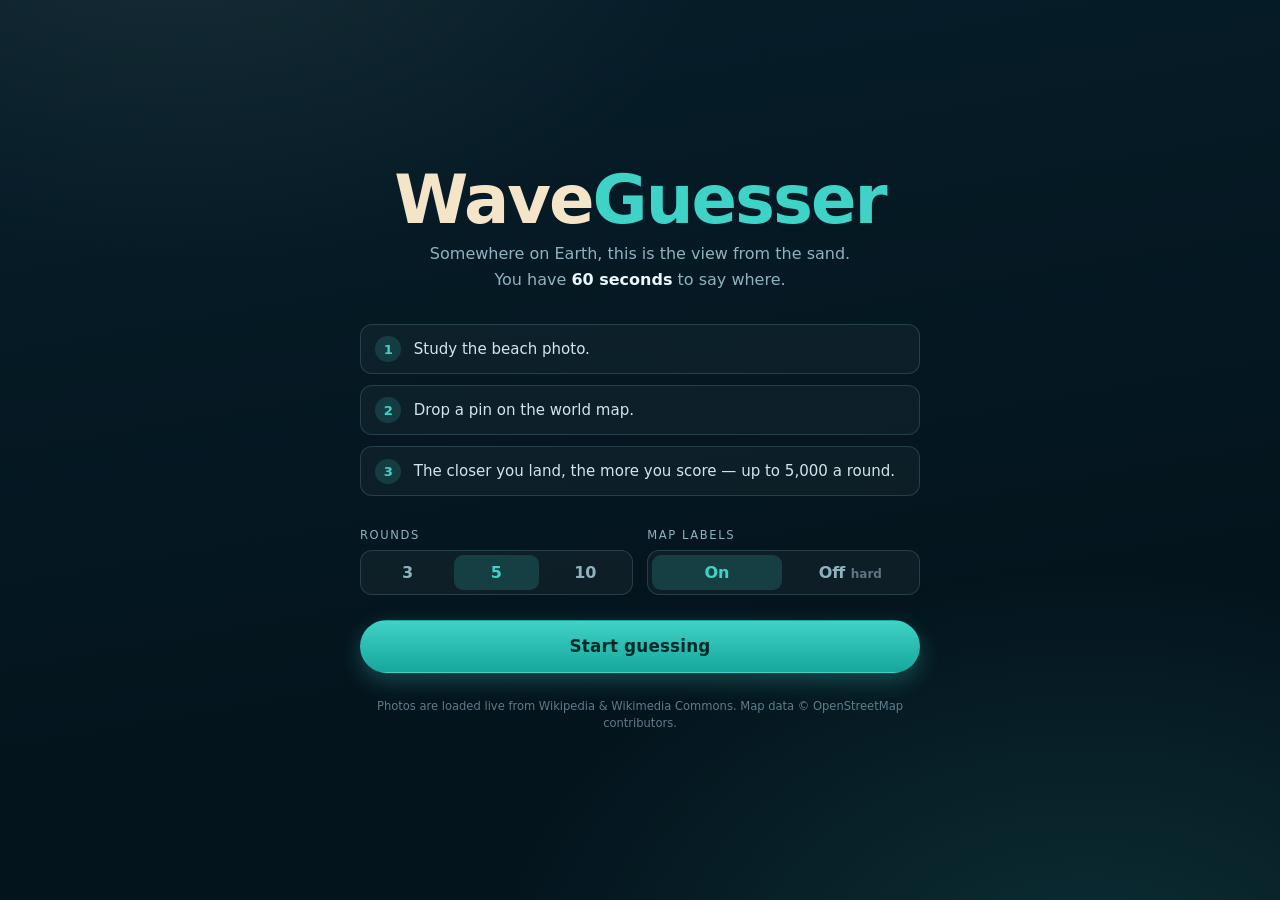
==== wave-guesser.html @ 6d9c6bc3 "Add a single-file build you can download and open tools/build-single-file.py inlines every styleshee" ====
<!--
  Wave Guesser - single-file build. Generated by tools/build-single-file.py;
  edit the sources in assets/ and rebuild rather than editing this file.
  Open it in any browser. An internet connection is needed for the beach
  photos (Wikimedia) and the map tiles (OpenStreetMap via CARTO).
-->
<!doctype html>
<html lang="en">
<head>
<meta charset="utf-8">
<meta name="viewport" content="width=device-width, initial-scale=1, viewport-fit=cover">
<title>Wave Guesser — guess the beach</title>
<meta name="description" content="A geo-guessing game for beaches. You get a photo of a beach somewhere in the world and 60 seconds to drop a pin on the map.">
<meta name="theme-color" content="#04141d">
<link rel="icon" href="data:image/svg+xml,<svg xmlns='http://www.w3.org/2000/svg' viewBox='0 0 100 100'><text y='.9em' font-size='90'>🏖️</text></svg>">
<style>
/* required styles */

.leaflet-pane,
.leaflet-tile,
.leaflet-marker-icon,
.leaflet-marker-shadow,
.leaflet-tile-container,
.leaflet-pane > svg,
.leaflet-pane > canvas,
.leaflet-zoom-box,
.leaflet-image-layer,
.leaflet-layer {
	position: absolute;
	left: 0;
	top: 0;
	}
.leaflet-container {
	overflow: hidden;
	}
.leaflet-tile,
.leaflet-marker-icon,
.leaflet-marker-shadow {
	-webkit-user-select: none;
	   -moz-user-select: none;
	        user-select: none;
	  -webkit-user-drag: none;
	}
/* Prevents IE11 from highlighting tiles in blue */
.leaflet-tile::selection {
	background: transparent;
}
/* Safari renders non-retina tile on retina better with this, but Chrome is worse */
.leaflet-safari .leaflet-tile {
	image-rendering: -webkit-optimize-contrast;
	}
/* hack that prevents hw layers "stretching" when loading new tiles */
.leaflet-safari .leaflet-tile-container {
	width: 1600px;
	height: 1600px;
	-webkit-transform-origin: 0 0;
	}
.leaflet-marker-icon,
.leaflet-marker-shadow {
	display: block;
	}
/* .leaflet-container svg: reset svg max-width decleration shipped in Joomla! (joomla.org) 3.x */
/* .leaflet-container img: map is broken in FF if you have max-width: 100% on tiles */
.leaflet-container .leaflet-overlay-pane svg {
	max-width: none !important;
	max-height: none !important;
	}
.leaflet-container .leaflet-marker-pane img,
.leaflet-container .leaflet-shadow-pane img,
.leaflet-container .leaflet-tile-pane img,
.leaflet-container img.leaflet-image-layer,
.leaflet-container .leaflet-tile {
	max-width: none !important;
	max-height: none !important;
	width: auto;
	padding: 0;
	}

.leaflet-container img.leaflet-tile {
	/* See: https://bugs.chromium.org/p/chromium/issues/detail?id=600120 */
	mix-blend-mode: plus-lighter;
}

.leaflet-container.leaflet-touch-zoom {
	-ms-touch-action: pan-x pan-y;
	touch-action: pan-x pan-y;
	}
.leaflet-container.leaflet-touch-drag {
	-ms-touch-action: pinch-zoom;
	/* Fallback for FF which doesn't support pinch-zoom */
	touch-action: none;
	touch-action: pinch-zoom;
}
.leaflet-container.leaflet-touch-drag.leaflet-touch-zoom {
	-ms-touch-action: none;
	touch-action: none;
}
.leaflet-container {
	-webkit-tap-highlight-color: transparent;
}
.leaflet-container a {
	-webkit-tap-highlight-color: rgba(51, 181, 229, 0.4);
}
.leaflet-tile {
	filter: inherit;
	visibility: hidden;
	}
.leaflet-tile-loaded {
	visibility: inherit;
	}
.leaflet-zoom-box {
	width: 0;
	height: 0;
	-moz-box-sizing: border-box;
	     box-sizing: border-box;
	z-index: 800;
	}
/* workaround for https://bugzilla.mozilla.org/show_bug.cgi?id=888319 */
.leaflet-overlay-pane svg {
	-moz-user-select: none;
	}

.leaflet-pane         { z-index: 400; }

.leaflet-tile-pane    { z-index: 200; }
.leaflet-overlay-pane { z-index: 400; }
.leaflet-shadow-pane  { z-index: 500; }
.leaflet-marker-pane  { z-index: 600; }
.leaflet-tooltip-pane   { z-index: 650; }
.leaflet-popup-pane   { z-index: 700; }

.leaflet-map-pane canvas { z-index: 100; }
.leaflet-map-pane svg    { z-index: 200; }

.leaflet-vml-shape {
	width: 1px;
	height: 1px;
	}
.lvml {
	behavior: url(#default#VML);
	display: inline-block;
	position: absolute;
	}


/* control positioning */

.leaflet-control {
	position: relative;
	z-index: 800;
	pointer-events: visiblePainted; /* IE 9-10 doesn't have auto */
	pointer-events: auto;
	}
.leaflet-top,
.leaflet-bottom {
	position: absolute;
	z-index: 1000;
	pointer-events: none;
	}
.leaflet-top {
	top: 0;
	}
.leaflet-right {
	right: 0;
	}
.leaflet-bottom {
	bottom: 0;
	}
.leaflet-left {
	left: 0;
	}
.leaflet-control {
	float: left;
	clear: both;
	}
.leaflet-right .leaflet-control {
	float: right;
	}
.leaflet-top .leaflet-control {
	margin-top: 10px;
	}
.leaflet-bottom .leaflet-control {
	margin-bottom: 10px;
	}
.leaflet-left .leaflet-control {
	margin-left: 10px;
	}
.leaflet-right .leaflet-control {
	margin-right: 10px;
	}


/* zoom and fade animations */

.leaflet-fade-anim .leaflet-popup {
	opacity: 0;
	-webkit-transition: opacity 0.2s linear;
	   -moz-transition: opacity 0.2s linear;
	        transition: opacity 0.2s linear;
	}
.leaflet-fade-anim .leaflet-map-pane .leaflet-popup {
	opacity: 1;
	}
.leaflet-zoom-animated {
	-webkit-transform-origin: 0 0;
	    -ms-transform-origin: 0 0;
	        transform-origin: 0 0;
	}
svg.leaflet-zoom-animated {
	will-change: transform;
}

.leaflet-zoom-anim .leaflet-zoom-animated {
	-webkit-transition: -webkit-transform 0.25s cubic-bezier(0,0,0.25,1);
	   -moz-transition:    -moz-transform 0.25s cubic-bezier(0,0,0.25,1);
	        transition:         transform 0.25s cubic-bezier(0,0,0.25,1);
	}
.leaflet-zoom-anim .leaflet-tile,
.leaflet-pan-anim .leaflet-tile {
	-webkit-transition: none;
	   -moz-transition: none;
	        transition: none;
	}

.leaflet-zoom-anim .leaflet-zoom-hide {
	visibility: hidden;
	}


/* cursors */

.leaflet-interactive {
	cursor: pointer;
	}
.leaflet-grab {
	cursor: -webkit-grab;
	cursor:    -moz-grab;
	cursor:         grab;
	}
.leaflet-crosshair,
.leaflet-crosshair .leaflet-interactive {
	cursor: crosshair;
	}
.leaflet-popup-pane,
.leaflet-control {
	cursor: auto;
	}
.leaflet-dragging .leaflet-grab,
.leaflet-dragging .leaflet-grab .leaflet-interactive,
.leaflet-dragging .leaflet-marker-draggable {
	cursor: move;
	cursor: -webkit-grabbing;
	cursor:    -moz-grabbing;
	cursor:         grabbing;
	}

/* marker & overlays interactivity */
.leaflet-marker-icon,
.leaflet-marker-shadow,
.leaflet-image-layer,
.leaflet-pane > svg path,
.leaflet-tile-container {
	pointer-events: none;
	}

.leaflet-marker-icon.leaflet-interactive,
.leaflet-image-layer.leaflet-interactive,
.leaflet-pane > svg path.leaflet-interactive,
svg.leaflet-image-layer.leaflet-interactive path {
	pointer-events: visiblePainted; /* IE 9-10 doesn't have auto */
	pointer-events: auto;
	}

/* visual tweaks */

.leaflet-container {
	background: #ddd;
	outline-offset: 1px;
	}
.leaflet-container a {
	color: #0078A8;
	}
.leaflet-zoom-box {
	border: 2px dotted #38f;
	background: rgba(255,255,255,0.5);
	}


/* general typography */
.leaflet-container {
	font-family: "Helvetica Neue", Arial, Helvetica, sans-serif;
	font-size: 12px;
	font-size: 0.75rem;
	line-height: 1.5;
	}


/* general toolbar styles */

.leaflet-bar {
	box-shadow: 0 1px 5px rgba(0,0,0,0.65);
	border-radius: 4px;
	}
.leaflet-bar a {
	background-color: #fff;
	border-bottom: 1px solid #ccc;
	width: 26px;
	height: 26px;
	line-height: 26px;
	display: block;
	text-align: center;
	text-decoration: none;
	color: black;
	}
.leaflet-bar a,
.leaflet-control-layers-toggle {
	background-position: 50% 50%;
	background-repeat: no-repeat;
	display: block;
	}
.leaflet-bar a:hover,
.leaflet-bar a:focus {
	background-color: #f4f4f4;
	}
.leaflet-bar a:first-child {
	border-top-left-radius: 4px;
	border-top-right-radius: 4px;
	}
.leaflet-bar a:last-child {
	border-bottom-left-radius: 4px;
	border-bottom-right-radius: 4px;
	border-bottom: none;
	}
.leaflet-bar a.leaflet-disabled {
	cursor: default;
	background-color: #f4f4f4;
	color: #bbb;
	}

.leaflet-touch .leaflet-bar a {
	width: 30px;
	height: 30px;
	line-height: 30px;
	}
.leaflet-touch .leaflet-bar a:first-child {
	border-top-left-radius: 2px;
	border-top-right-radius: 2px;
	}
.leaflet-touch .leaflet-bar a:last-child {
	border-bottom-left-radius: 2px;
	border-bottom-right-radius: 2px;
	}

/* zoom control */

.leaflet-control-zoom-in,
.leaflet-control-zoom-out {
	font: bold 18px 'Lucida Console', Monaco, monospace;
	text-indent: 1px;
	}

.leaflet-touch .leaflet-control-zoom-in, .leaflet-touch .leaflet-control-zoom-out  {
	font-size: 22px;
	}


/* layers control */

.leaflet-control-layers {
	box-shadow: 0 1px 5px rgba(0,0,0,0.4);
	background: #fff;
	border-radius: 5px;
	}
.leaflet-control-layers-toggle {
	background-image: url(images/layers.png);
	width: 36px;
	height: 36px;
	}
.leaflet-retina .leaflet-control-layers-toggle {
	background-image: url(images/layers-2x.png);
	background-size: 26px 26px;
	}
.leaflet-touch .leaflet-control-layers-toggle {
	width: 44px;
	height: 44px;
	}
.leaflet-control-layers .leaflet-control-layers-list,
.leaflet-control-layers-expanded .leaflet-control-layers-toggle {
	display: none;
	}
.leaflet-control-layers-expanded .leaflet-control-layers-list {
	display: block;
	position: relative;
	}
.leaflet-control-layers-expanded {
	padding: 6px 10px 6px 6px;
	color: #333;
	background: #fff;
	}
.leaflet-control-layers-scrollbar {
	overflow-y: scroll;
	overflow-x: hidden;
	padding-right: 5px;
	}
.leaflet-control-layers-selector {
	margin-top: 2px;
	position: relative;
	top: 1px;
	}
.leaflet-control-layers label {
	display: block;
	font-size: 13px;
	font-size: 1.08333em;
	}
.leaflet-control-layers-separator {
	height: 0;
	border-top: 1px solid #ddd;
	margin: 5px -10px 5px -6px;
	}

/* Default icon URLs */
.leaflet-default-icon-path { /* used only in path-guessing heuristic, see L.Icon.Default */
	background-image: url(images/marker-icon.png);
	}


/* attribution and scale controls */

.leaflet-container .leaflet-control-attribution {
	background: #fff;
	background: rgba(255, 255, 255, 0.8);
	margin: 0;
	}
.leaflet-control-attribution,
.leaflet-control-scale-line {
	padding: 0 5px;
	color: #333;
	line-height: 1.4;
	}
.leaflet-control-attribution a {
	text-decoration: none;
	}
.leaflet-control-attribution a:hover,
.leaflet-control-attribution a:focus {
	text-decoration: underline;
	}
.leaflet-attribution-flag {
	display: inline !important;
	vertical-align: baseline !important;
	width: 1em;
	height: 0.6669em;
	}
.leaflet-left .leaflet-control-scale {
	margin-left: 5px;
	}
.leaflet-bottom .leaflet-control-scale {
	margin-bottom: 5px;
	}
.leaflet-control-scale-line {
	border: 2px solid #777;
	border-top: none;
	line-height: 1.1;
	padding: 2px 5px 1px;
	white-space: nowrap;
	-moz-box-sizing: border-box;
	     box-sizing: border-box;
	background: rgba(255, 255, 255, 0.8);
	text-shadow: 1px 1px #fff;
	}
.leaflet-control-scale-line:not(:first-child) {
	border-top: 2px solid #777;
	border-bottom: none;
	margin-top: -2px;
	}
.leaflet-control-scale-line:not(:first-child):not(:last-child) {
	border-bottom: 2px solid #777;
	}

.leaflet-touch .leaflet-control-attribution,
.leaflet-touch .leaflet-control-layers,
.leaflet-touch .leaflet-bar {
	box-shadow: none;
	}
.leaflet-touch .leaflet-control-layers,
.leaflet-touch .leaflet-bar {
	border: 2px solid rgba(0,0,0,0.2);
	background-clip: padding-box;
	}


/* popup */

.leaflet-popup {
	position: absolute;
	text-align: center;
	margin-bottom: 20px;
	}
.leaflet-popup-content-wrapper {
	padding: 1px;
	text-align: left;
	border-radius: 12px;
	}
.leaflet-popup-content {
	margin: 13px 24px 13px 20px;
	line-height: 1.3;
	font-size: 13px;
	font-size: 1.08333em;
	min-height: 1px;
	}
.leaflet-popup-content p {
	margin: 17px 0;
	margin: 1.3em 0;
	}
.leaflet-popup-tip-container {
	width: 40px;
	height: 20px;
	position: absolute;
	left: 50%;
	margin-top: -1px;
	margin-left: -20px;
	overflow: hidden;
	pointer-events: none;
	}
.leaflet-popup-tip {
	width: 17px;
	height: 17px;
	padding: 1px;

	margin: -10px auto 0;
	pointer-events: auto;

	-webkit-transform: rotate(45deg);
	   -moz-transform: rotate(45deg);
	    -ms-transform: rotate(45deg);
	        transform: rotate(45deg);
	}
.leaflet-popup-content-wrapper,
.leaflet-popup-tip {
	background: white;
	color: #333;
	box-shadow: 0 3px 14px rgba(0,0,0,0.4);
	}
.leaflet-container a.leaflet-popup-close-button {
	position: absolute;
	top: 0;
	right: 0;
	border: none;
	text-align: center;
	width: 24px;
	height: 24px;
	font: 16px/24px Tahoma, Verdana, sans-serif;
	color: #757575;
	text-decoration: none;
	background: transparent;
	}
.leaflet-container a.leaflet-popup-close-button:hover,
.leaflet-container a.leaflet-popup-close-button:focus {
	color: #585858;
	}
.leaflet-popup-scrolled {
	overflow: auto;
	}

.leaflet-oldie .leaflet-popup-content-wrapper {
	-ms-zoom: 1;
	}
.leaflet-oldie .leaflet-popup-tip {
	width: 24px;
	margin: 0 auto;

	-ms-filter: "progid:DXImageTransform.Microsoft.Matrix(M11=0.70710678, M12=0.70710678, M21=-0.70710678, M22=0.70710678)";
	filter: progid:DXImageTransform.Microsoft.Matrix(M11=0.70710678, M12=0.70710678, M21=-0.70710678, M22=0.70710678);
	}

.leaflet-oldie .leaflet-control-zoom,
.leaflet-oldie .leaflet-control-layers,
.leaflet-oldie .leaflet-popup-content-wrapper,
.leaflet-oldie .leaflet-popup-tip {
	border: 1px solid #999;
	}


/* div icon */

.leaflet-div-icon {
	background: #fff;
	border: 1px solid #666;
	}


/* Tooltip */
/* Base styles for the element that has a tooltip */
.leaflet-tooltip {
	position: absolute;
	padding: 6px;
	background-color: #fff;
	border: 1px solid #fff;
	border-radius: 3px;
	color: #222;
	white-space: nowrap;
	-webkit-user-select: none;
	-moz-user-select: none;
	-ms-user-select: none;
	user-select: none;
	pointer-events: none;
	box-shadow: 0 1px 3px rgba(0,0,0,0.4);
	}
.leaflet-tooltip.leaflet-interactive {
	cursor: pointer;
	pointer-events: auto;
	}
.leaflet-tooltip-top:before,
.leaflet-tooltip-bottom:before,
.leaflet-tooltip-left:before,
.leaflet-tooltip-right:before {
	position: absolute;
	pointer-events: none;
	border: 6px solid transparent;
	background: transparent;
	content: "";
	}

/* Directions */

.leaflet-tooltip-bottom {
	margin-top: 6px;
}
.leaflet-tooltip-top {
	margin-top: -6px;
}
.leaflet-tooltip-bottom:before,
.leaflet-tooltip-top:before {
	left: 50%;
	margin-left: -6px;
	}
.leaflet-tooltip-top:before {
	bottom: 0;
	margin-bottom: -12px;
	border-top-color: #fff;
	}
.leaflet-tooltip-bottom:before {
	top: 0;
	margin-top: -12px;
	margin-left: -6px;
	border-bottom-color: #fff;
	}
.leaflet-tooltip-left {
	margin-left: -6px;
}
.leaflet-tooltip-right {
	margin-left: 6px;
}
.leaflet-tooltip-left:before,
.leaflet-tooltip-right:before {
	top: 50%;
	margin-top: -6px;
	}
.leaflet-tooltip-left:before {
	right: 0;
	margin-right: -12px;
	border-left-color: #fff;
	}
.leaflet-tooltip-right:before {
	left: 0;
	margin-left: -12px;
	border-right-color: #fff;
	}

/* Printing */

@media print {
	/* Prevent printers from removing background-images of controls. */
	.leaflet-control {
		-webkit-print-color-adjust: exact;
		print-color-adjust: exact;
		}
	}

</style>
<style>
/* ============================================================
   Wave Guesser
   ============================================================ */

:root {
  --deep:        #04141d;
  --deep-2:      #08212e;
  --panel:       rgba(6, 26, 36, 0.82);
  --panel-solid: #0a2634;
  --line:        rgba(148, 214, 226, 0.18);
  --sand:        #f4e4c8;
  --foam:        #eaf7fa;
  --surf:        #3fd2c7;
  --surf-deep:   #17a79c;
  --coral:       #ff7a59;
  --amber:       #ffc24b;
  --muted:       #8fb2bf;

  --radius:      16px;
  --shadow:      0 18px 48px rgba(0, 0, 0, 0.45);
  --font:        "Avenir Next", "Segoe UI", system-ui, -apple-system, sans-serif;
}

* { box-sizing: border-box; }

html, body {
  height: 100%;
  margin: 0;
  background: var(--deep);
  color: var(--foam);
  font-family: var(--font);
  -webkit-font-smoothing: antialiased;
  overscroll-behavior: none;
}

button { font: inherit; color: inherit; }

/* ---------- screens ---------- */

.screen {
  position: fixed;
  inset: 0;
  display: none;
  overflow: hidden;
}
.screen.is-active { display: block; }
.screen--start.is-active,
.screen--loading.is-active,
.screen--final.is-active { display: grid; place-items: center; overflow-y: auto; }

/* ---------- shared bits ---------- */

.btn {
  border: 1px solid transparent;
  border-radius: 999px;
  padding: 0.7rem 1.4rem;
  font-weight: 650;
  letter-spacing: 0.01em;
  cursor: pointer;
  transition: transform 0.12s ease, background 0.18s ease, opacity 0.18s ease;
}
.btn:active { transform: translateY(1px) scale(0.99); }
.btn--primary {
  background: linear-gradient(180deg, var(--surf), var(--surf-deep));
  color: #032a2a;
  box-shadow: 0 8px 22px rgba(63, 210, 199, 0.28);
}
.btn--primary:disabled {
  background: rgba(143, 178, 191, 0.18);
  color: var(--muted);
  box-shadow: none;
  cursor: not-allowed;
}
.btn--ghost {
  background: transparent;
  border-color: var(--line);
  color: var(--muted);
}
.btn--ghost:hover { color: var(--foam); border-color: var(--surf); }
.btn--big { padding: 0.95rem 2.2rem; font-size: 1.05rem; width: 100%; }

.muted { color: var(--muted); }

.reveal-eyebrow {
  margin: 0;
  text-transform: uppercase;
  letter-spacing: 0.16em;
  font-size: 0.7rem;
  color: var(--surf);
  font-weight: 700;
}

/* ============================================================
   START
   ============================================================ */

.screen--start {
  background:
    radial-gradient(900px 600px at 15% -10%, rgba(244, 228, 200, 0.07) 0%, transparent 60%),
    radial-gradient(1000px 700px at 85% 110%, rgba(63, 210, 199, 0.14) 0%, transparent 60%),
    linear-gradient(170deg, #061e2a, var(--deep) 70%);
  padding: 2rem 1.25rem;
}

.start-card {
  width: min(560px, 100%);
  text-align: center;
}

.logo {
  margin: 0 0 0.4rem;
  font-size: clamp(2.6rem, 9vw, 4.2rem);
  font-weight: 800;
  letter-spacing: -0.03em;
  line-height: 1;
  color: var(--sand);
}
.logo span { color: var(--surf); }

.tagline {
  margin: 0 0 2rem;
  color: var(--muted);
  line-height: 1.6;
}
.tagline strong { color: var(--foam); }

.how {
  list-style: none;
  margin: 0 0 2rem;
  padding: 0;
  text-align: left;
  display: grid;
  gap: 0.7rem;
}
.how li {
  display: flex;
  align-items: center;
  gap: 0.8rem;
  background: rgba(255, 255, 255, 0.035);
  border: 1px solid var(--line);
  border-radius: 12px;
  padding: 0.7rem 0.9rem;
  font-size: 0.94rem;
  color: #cfe6ec;
}
.how span {
  flex: 0 0 1.6rem;
  height: 1.6rem;
  display: grid;
  place-items: center;
  border-radius: 50%;
  background: rgba(63, 210, 199, 0.16);
  color: var(--surf);
  font-weight: 700;
  font-size: 0.82rem;
}

.options {
  display: flex;
  gap: 0.9rem;
  margin-bottom: 1.6rem;
  flex-wrap: wrap;
}
.opt {
  flex: 1 1 180px;
  border: 0;
  padding: 0;
  margin: 0;
  text-align: left;
}
.opt legend {
  padding: 0 0 0.45rem;
  font-size: 0.72rem;
  text-transform: uppercase;
  letter-spacing: 0.14em;
  color: var(--muted);
}
.segmented {
  display: flex;
  background: rgba(255, 255, 255, 0.04);
  border: 1px solid var(--line);
  border-radius: 12px;
  padding: 4px;
  gap: 4px;
}
.seg {
  flex: 1;
  border: 0;
  background: transparent;
  color: var(--muted);
  border-radius: 9px;
  padding: 0.5rem 0.3rem;
  cursor: pointer;
  font-weight: 650;
  transition: background 0.15s, color 0.15s;
}
.seg em { font-style: normal; opacity: 0.6; font-size: 0.75em; }
.seg:hover { color: var(--foam); }
.seg.is-on {
  background: rgba(63, 210, 199, 0.18);
  color: var(--surf);
}

.best { margin: 1rem 0 0; color: var(--sand); font-size: 0.9rem; }
.credit-note {
  margin: 1.6rem 0 0;
  font-size: 0.72rem;
  color: rgba(143, 178, 191, 0.65);
  line-height: 1.5;
}

/* ============================================================
   LOADING
   ============================================================ */

.screen--loading { background: linear-gradient(170deg, #061e2a, var(--deep) 70%); }
.loading-card { width: min(420px, 88vw); text-align: center; }
.loading-card h2 { margin: 1.4rem 0 1.2rem; font-weight: 650; font-size: 1.3rem; }

.waves { display: flex; justify-content: center; gap: 8px; height: 34px; align-items: flex-end; }
.waves span {
  width: 8px;
  border-radius: 4px;
  background: var(--surf);
  animation: swell 1.1s ease-in-out infinite;
}
.waves span:nth-child(2) { animation-delay: 0.15s; background: var(--sand); }
.waves span:nth-child(3) { animation-delay: 0.3s; }
@keyframes swell { 0%, 100% { height: 10px; opacity: 0.5; } 50% { height: 32px; opacity: 1; } }

.bar {
  height: 6px;
  border-radius: 3px;
  background: rgba(255, 255, 255, 0.08);
  overflow: hidden;
}
.bar__fill {
  height: 100%;
  width: 0%;
  border-radius: 3px;
  background: linear-gradient(90deg, var(--surf), var(--sand));
  transition: width 0.35s ease;
}
#load-status { margin: 0.8rem 0 1.6rem; font-size: 0.85rem; min-height: 1.2em; }

/* ============================================================
   PLAY
   ============================================================ */

.stage { position: absolute; inset: 0; background: #000; }
.stage__img {
  width: 100%;
  height: 100%;
  object-fit: cover;
  display: block;
  animation: fade 0.5s ease;
}
@keyframes fade { from { opacity: 0; } to { opacity: 1; } }
.stage__scrim {
  position: absolute;
  inset: 0;
  pointer-events: none;
  background:
    linear-gradient(180deg, rgba(4, 20, 29, 0.75) 0%, transparent 22%),
    linear-gradient(0deg, rgba(4, 20, 29, 0.7) 0%, transparent 26%);
}

.photo-credit {
  position: absolute;
  left: 1rem;
  bottom: 0.85rem;
  margin: 0;
  max-width: min(46ch, 34vw);
  font-size: 0.68rem;
  line-height: 1.45;
  color: rgba(234, 247, 250, 0.62);
  text-shadow: 0 1px 3px rgba(0, 0, 0, 0.8);
}
.photo-credit a { color: inherit; }

.photo-nav {
  position: absolute;
  left: 50%;
  bottom: 1.1rem;
  transform: translateX(-50%);
  display: flex;
  align-items: center;
  gap: 0.4rem;
  background: var(--panel);
  backdrop-filter: blur(10px);
  border: 1px solid var(--line);
  border-radius: 999px;
  padding: 0.25rem 0.5rem;
  font-size: 0.78rem;
  color: var(--muted);
}
.iconbtn {
  border: 0;
  background: transparent;
  color: var(--foam);
  cursor: pointer;
  font-size: 1.2rem;
  line-height: 1;
  padding: 0.2rem 0.55rem;
  border-radius: 999px;
}
.iconbtn:hover { background: rgba(255, 255, 255, 0.1); }

/* ---------- HUD ---------- */

.hud {
  position: absolute;
  top: 0;
  left: 0;
  right: 0;
  padding: max(0.9rem, env(safe-area-inset-top)) 1rem 0;
  display: flex;
  align-items: flex-start;
  justify-content: space-between;
  gap: 0.6rem;
  pointer-events: none;
}
.hud__pill {
  background: var(--panel);
  backdrop-filter: blur(10px);
  border: 1px solid var(--line);
  border-radius: 999px;
  padding: 0.5rem 0.95rem;
  font-size: 0.82rem;
  font-weight: 600;
  letter-spacing: 0.02em;
  white-space: nowrap;
}
.hud__pill--score b { color: var(--sand); margin-left: 0.25rem; }

.timer {
  position: relative;
  width: 62px;
  height: 62px;
  display: grid;
  place-items: center;
  flex: 0 0 auto;
}
.timer svg { position: absolute; inset: 0; width: 100%; height: 100%; transform: rotate(-90deg); }
.timer circle { fill: rgba(6, 26, 36, 0.78); stroke-width: 3.5; }
.timer__track { stroke: rgba(148, 214, 226, 0.18); }
.timer__ring {
  fill: none;
  stroke: var(--surf);
  stroke-linecap: round;
  stroke-dasharray: 119.38;
  stroke-dashoffset: 0;
  transition: stroke-dashoffset 0.22s linear, stroke 0.4s ease;
}
.timer span {
  position: relative;
  font-variant-numeric: tabular-nums;
  font-weight: 700;
  font-size: 1.15rem;
}
.timer.is-warn .timer__ring { stroke: var(--amber); }
.timer.is-warn span { color: var(--amber); }
.timer.is-urgent .timer__ring { stroke: var(--coral); }
.timer.is-urgent span { color: var(--coral); }
.timer.is-urgent { animation: pulse 1s ease-in-out infinite; }
@keyframes pulse { 50% { transform: scale(1.08); } }

/* ---------- map panel ---------- */

.mappanel {
  position: absolute;
  right: 1rem;
  bottom: 1rem;
  width: 380px;
  height: 300px;
  background: var(--panel-solid);
  border: 1px solid var(--line);
  border-radius: var(--radius);
  box-shadow: var(--shadow);
  overflow: hidden;
  display: flex;
  flex-direction: column;
  opacity: 0.9;
  transition: width 0.28s cubic-bezier(0.2, 0.8, 0.2, 1),
              height 0.28s cubic-bezier(0.2, 0.8, 0.2, 1),
              opacity 0.2s ease;
}
.mappanel:hover,
.mappanel:focus-within,
.mappanel.is-open { opacity: 1; }
.mappanel.is-open {
  width: min(62vw, 900px);
  height: min(74vh, 680px);
}

.mappanel__grip {
  position: absolute;
  top: 6px;
  right: 6px;
  z-index: 500;
  width: 30px;
  height: 30px;
  border-radius: 8px;
  border: 1px solid var(--line);
  background: rgba(6, 26, 36, 0.9);
  cursor: pointer;
  display: grid;
  place-items: center;
}
.mappanel__grip::before {
  content: "⤢";
  font-size: 0.95rem;
  color: var(--foam);
}
.mappanel.is-open .mappanel__grip::before { content: "⤡"; }

.mappanel__map { flex: 1; min-height: 0; }

.mappanel__foot {
  display: flex;
  align-items: center;
  gap: 0.6rem;
  padding: 0.6rem 0.7rem;
  border-top: 1px solid var(--line);
  background: rgba(4, 20, 29, 0.6);
}
.hint { flex: 1; margin: 0; font-size: 0.78rem; color: var(--muted); }
.mappanel__foot .btn { padding: 0.55rem 1.3rem; }

/* ============================================================
   REVEAL
   ============================================================ */

.screen--reveal.is-active { display: grid; grid-template-columns: 1fr min(400px, 34vw); }
.reveal-map { height: 100%; background: var(--deep-2); }
.reveal-card {
  background: var(--panel-solid);
  border-left: 1px solid var(--line);
  padding: clamp(1.4rem, 3vw, 2.2rem);
  display: flex;
  flex-direction: column;
  gap: 1.1rem;
  overflow-y: auto;
}
.reveal-head h2 { margin: 0.35rem 0 0.2rem; font-size: clamp(1.5rem, 2.6vw, 2rem); line-height: 1.15; }
.reveal-country { margin: 0; color: var(--muted); font-size: 0.95rem; }

.reveal-thumb {
  width: 100%;
  aspect-ratio: 16 / 10;
  object-fit: cover;
  border-radius: 12px;
  border: 1px solid var(--line);
  display: block;
}

.reveal-stats {
  display: grid;
  grid-template-columns: 1fr 1fr;
  gap: 0.7rem;
}
.reveal-stats div {
  background: rgba(255, 255, 255, 0.04);
  border: 1px solid var(--line);
  border-radius: 12px;
  padding: 0.85rem 0.9rem;
}
.reveal-stats b {
  display: block;
  font-size: clamp(1.15rem, 2.2vw, 1.5rem);
  white-space: nowrap;
  color: var(--sand);
  font-variant-numeric: tabular-nums;
  line-height: 1.1;
}
.reveal-stats span {
  font-size: 0.7rem;
  text-transform: uppercase;
  letter-spacing: 0.12em;
  color: var(--muted);
}
.reveal-fact {
  margin: 0;
  font-size: 0.92rem;
  line-height: 1.65;
  color: #cfe6ec;
  border-left: 2px solid var(--surf);
  padding-left: 0.85rem;
}
.reveal-credit {
  margin: 0;
  font-size: 0.68rem;
  line-height: 1.5;
  color: rgba(143, 178, 191, 0.7);
}
.reveal-credit a { color: var(--muted); }
.reveal-card .btn--big { margin-top: auto; }

/* ============================================================
   FINAL
   ============================================================ */

.screen--final { background: linear-gradient(170deg, #061e2a, var(--deep) 70%); padding: 2rem 1.25rem; }
.final-card { width: min(520px, 100%); text-align: center; }
.final-score { margin: 0.5rem 0 0.3rem; font-size: clamp(2.4rem, 8vw, 3.6rem); font-weight: 800; letter-spacing: -0.02em; }
.final-score b { color: var(--sand); }
.final-score span { color: var(--muted); font-size: 0.4em; font-weight: 600; margin-left: 0.35rem; }
.final-rank { margin: 0 0 1.6rem; color: var(--surf); font-weight: 650; }

.breakdown { list-style: none; margin: 0 0 1.8rem; padding: 0; display: grid; gap: 0.45rem; text-align: left; }
.breakdown li {
  display: grid;
  grid-template-columns: 1.6rem 1fr auto auto;
  align-items: center;
  gap: 0.7rem;
  background: rgba(255, 255, 255, 0.035);
  border: 1px solid var(--line);
  border-radius: 10px;
  padding: 0.6rem 0.8rem;
  font-size: 0.88rem;
}
.breakdown .n { color: var(--muted); font-variant-numeric: tabular-nums; }
.breakdown .d { color: var(--muted); font-size: 0.8rem; font-variant-numeric: tabular-nums; }
.breakdown .p { color: var(--sand); font-weight: 700; font-variant-numeric: tabular-nums; min-width: 4.2ch; text-align: right; }
.final-actions { display: grid; gap: 0.6rem; }

/* ============================================================
   MAP MARKERS + TOAST
   ============================================================ */

.leaflet-container { background: #0b2b3a; font-family: var(--font); }
.leaflet-control-attribution {
  background: rgba(4, 20, 29, 0.78) !important;
  color: var(--muted) !important;
  font-size: 10px !important;
}
.leaflet-control-attribution a { color: #9fd6e2 !important; }
.leaflet-bar a {
  background: var(--panel-solid) !important;
  color: var(--foam) !important;
  border-color: var(--line) !important;
}
.leaflet-bar a:hover { background: #10394c !important; }

.pin {
  width: 26px;
  height: 26px;
  border-radius: 50% 50% 50% 4px;
  transform: rotate(-45deg);
  border: 2.5px solid #fff;
  box-shadow: 0 4px 10px rgba(0, 0, 0, 0.5);
}
.pin--guess { background: var(--coral); }
.pin--truth { background: var(--surf); }

.toast {
  position: fixed;
  left: 50%;
  bottom: 2rem;
  transform: translateX(-50%);
  z-index: 9999;
  background: var(--panel-solid);
  border: 1px solid var(--coral);
  color: var(--foam);
  padding: 0.75rem 1.1rem;
  border-radius: 12px;
  box-shadow: var(--shadow);
  font-size: 0.88rem;
  max-width: min(90vw, 460px);
}

/* ============================================================
   SMALL SCREENS
   ============================================================ */

@media (max-width: 820px) {
  .stage { bottom: 46vh; }
  .stage__img { height: 100%; }

  .mappanel {
    right: 0;
    left: 0;
    bottom: 0;
    width: auto;
    height: 46vh;
    border-radius: var(--radius) var(--radius) 0 0;
    border-left: 0;
    border-right: 0;
    border-bottom: 0;
    opacity: 1;
    transition: height 0.28s cubic-bezier(0.2, 0.8, 0.2, 1);
  }
  .mappanel.is-open { width: auto; height: 82vh; }

  /* Stack the credit and the photo pager instead of letting them collide. */
  .photo-credit { left: 0.75rem; right: 0.75rem; bottom: 0.5rem; max-width: none; font-size: 0.62rem; }
  .photo-nav { bottom: 2.9rem; }

  .screen--reveal.is-active { grid-template-columns: 1fr; grid-template-rows: 38vh 1fr; }
  .reveal-card { border-left: 0; border-top: 1px solid var(--line); }
  .reveal-card .btn--big { margin-top: 0.6rem; }
  .reveal-thumb { aspect-ratio: 16 / 7; }

  .options { flex-direction: column; }
}

@media (prefers-reduced-motion: reduce) {
  *, *::before, *::after {
    animation-duration: 0.01ms !important;
    animation-iteration-count: 1 !important;
    transition-duration: 0.01ms !important;
  }
}

</style>
</head>
<body>

<!-- ─────────────────────────  START  ───────────────────────── -->
<section class="screen screen--start is-active" id="screen-start">
  <div class="start-card">
    <h1 class="logo">Wave<span>Guesser</span></h1>
    <p class="tagline">Somewhere on Earth, this is the view from the sand.<br>You have <strong>60 seconds</strong> to say where.</p>

    <ol class="how">
      <li><span>1</span> Study the beach photo.</li>
      <li><span>2</span> Drop a pin on the world map.</li>
      <li><span>3</span> The closer you land, the more you score — up to 5,000 a round.</li>
    </ol>

    <div class="options">
      <fieldset class="opt">
        <legend>Rounds</legend>
        <div class="segmented" role="radiogroup" aria-label="Number of rounds">
          <button type="button" role="radio" class="seg" data-rounds="3">3</button>
          <button type="button" role="radio" class="seg is-on" data-rounds="5" aria-checked="true">5</button>
          <button type="button" role="radio" class="seg" data-rounds="10">10</button>
        </div>
      </fieldset>

      <fieldset class="opt">
        <legend>Map labels</legend>
        <div class="segmented" role="radiogroup" aria-label="Map difficulty">
          <button type="button" role="radio" class="seg is-on" data-labels="on" aria-checked="true">On</button>
          <button type="button" role="radio" class="seg" data-labels="off">Off <em>hard</em></button>
        </div>
      </fieldset>
    </div>

    <button class="btn btn--primary btn--big" id="btn-play">Start guessing</button>
    <p class="best" id="best-line" hidden></p>
    <p class="credit-note">Photos are loaded live from Wikipedia &amp; Wikimedia Commons. Map data © OpenStreetMap contributors.</p>
  </div>
</section>

<!-- ────────────────────────  LOADING  ──────────────────────── -->
<section class="screen screen--loading" id="screen-loading">
  <div class="loading-card">
    <div class="waves" aria-hidden="true"><span></span><span></span><span></span></div>
    <h2 id="loading-title">Scouting beaches…</h2>
    <div class="bar"><div class="bar__fill" id="load-bar"></div></div>
    <p class="muted" id="load-status">Contacting Wikimedia…</p>
    <button class="btn btn--ghost" id="btn-load-cancel">Cancel</button>
  </div>
</section>

<!-- ──────────────────────────  PLAY  ───────────────────────── -->
<section class="screen screen--play" id="screen-play">
  <div class="stage">
    <img class="stage__img" id="photo" alt="Photograph of a beach you have to identify">
    <div class="stage__scrim"></div>

    <div class="photo-nav" id="photo-nav" hidden>
      <button class="iconbtn" id="photo-prev" aria-label="Previous photo of this beach">‹</button>
      <span id="photo-count">1 / 1</span>
      <button class="iconbtn" id="photo-next" aria-label="Next photo of this beach">›</button>
    </div>

    <p class="photo-credit" id="photo-credit"></p>
  </div>

  <header class="hud">
    <div class="hud__pill" id="round-pill">Round 1 / 5</div>
    <div class="timer" id="timer" role="timer" aria-live="off">
      <svg viewBox="0 0 44 44" aria-hidden="true">
        <circle class="timer__track" cx="22" cy="22" r="19"></circle>
        <circle class="timer__ring" id="timer-ring" cx="22" cy="22" r="19"></circle>
      </svg>
      <span id="timer-num">60</span>
    </div>
    <div class="hud__pill hud__pill--score">Score <b id="score-total">0</b></div>
  </header>

  <div class="mappanel" id="mappanel">
    <button class="mappanel__grip" id="map-toggle" aria-label="Expand map" aria-expanded="false"></button>
    <div class="mappanel__map" id="guess-map"></div>
    <div class="mappanel__foot">
      <p class="hint" id="guess-hint">Click the map to place your pin</p>
      <button class="btn btn--primary" id="btn-guess" disabled>Guess</button>
    </div>
  </div>
</section>

<!-- ─────────────────────────  REVEAL  ──────────────────────── -->
<section class="screen screen--reveal" id="screen-reveal">
  <div class="reveal-map" id="result-map"></div>
  <div class="reveal-card">
    <div class="reveal-head">
      <p class="reveal-eyebrow" id="reveal-eyebrow">Round 1</p>
      <h2 id="reveal-name">Beach</h2>
      <p class="reveal-country" id="reveal-country"></p>
    </div>
    <img class="reveal-thumb" id="reveal-thumb" alt="" hidden>
    <div class="reveal-stats">
      <div><b id="reveal-points">0</b><span>points</span></div>
      <div><b id="reveal-distance">—</b><span>away</span></div>
    </div>
    <p class="reveal-fact" id="reveal-fact"></p>
    <p class="reveal-credit" id="reveal-credit"></p>
    <button class="btn btn--primary btn--big" id="btn-next">Next round</button>
  </div>
</section>

<!-- ─────────────────────────  FINAL  ───────────────────────── -->
<section class="screen screen--final" id="screen-final">
  <div class="final-card">
    <p class="reveal-eyebrow">Final score</p>
    <h2 class="final-score"><b id="final-points">0</b><span id="final-max">/ 25,000</span></h2>
    <p class="final-rank" id="final-rank"></p>
    <ul class="breakdown" id="breakdown"></ul>
    <div class="final-actions">
      <button class="btn btn--primary btn--big" id="btn-again">Play again</button>
      <button class="btn btn--ghost" id="btn-home">Change settings</button>
    </div>
  </div>
</section>

<!-- ─────────────────────────  ERROR  ───────────────────────── -->
<div class="toast" id="toast" hidden></div>

<script>
/* @preserve
 * Leaflet 1.9.4, a JS library for interactive maps. https://leafletjs.com
 * (c) 2010-2023 Vladimir Agafonkin, (c) 2010-2011 CloudMade
 */
!function(t,e){"object"==typeof exports&&"undefined"!=typeof module?e(exports):"function"==typeof define&&define.amd?define(["exports"],e):e((t="undefined"!=typeof globalThis?globalThis:t||self).leaflet={})}(this,function(t){"use strict";function l(t){for(var e,i,n=1,o=arguments.length;n<o;n++)for(e in i=arguments[n])t[e]=i[e];return t}var R=Object.create||function(t){return N.prototype=t,new N};function N(){}function a(t,e){var i,n=Array.prototype.slice;return t.bind?t.bind.apply(t,n.call(arguments,1)):(i=n.call(arguments,2),function(){return t.apply(e,i.length?i.concat(n.call(arguments)):arguments)})}var D=0;function h(t){return"_leaflet_id"in t||(t._leaflet_id=++D),t._leaflet_id}function j(t,e,i){var n,o,s=function(){n=!1,o&&(r.apply(i,o),o=!1)},r=function(){n?o=arguments:(t.apply(i,arguments),setTimeout(s,e),n=!0)};return r}function H(t,e,i){var n=e[1],e=e[0],o=n-e;return t===n&&i?t:((t-e)%o+o)%o+e}function u(){return!1}function i(t,e){return!1===e?t:(e=Math.pow(10,void 0===e?6:e),Math.round(t*e)/e)}function W(t){return t.trim?t.trim():t.replace(/^\s+|\s+$/g,"")}function F(t){return W(t).split(/\s+/)}function c(t,e){for(var i in Object.prototype.hasOwnProperty.call(t,"options")||(t.options=t.options?R(t.options):{}),e)t.options[i]=e[i];return t.options}function U(t,e,i){var n,o=[];for(n in t)o.push(encodeURIComponent(i?n.toUpperCase():n)+"="+encodeURIComponent(t[n]));return(e&&-1!==e.indexOf("?")?"&":"?")+o.join("&")}var V=/\{ *([\w_ -]+) *\}/g;function q(t,i){return t.replace(V,function(t,e){e=i[e];if(void 0===e)throw new Error("No value provided for variable "+t);return e="function"==typeof e?e(i):e})}var d=Array.isArray||function(t){return"[object Array]"===Object.prototype.toString.call(t)};function G(t,e){for(var i=0;i<t.length;i++)if(t[i]===e)return i;return-1}var K="[data-uri]";function Y(t){return window["webkit"+t]||window["moz"+t]||window["ms"+t]}var X=0;function J(t){var e=+new Date,i=Math.max(0,16-(e-X));return X=e+i,window.setTimeout(t,i)}var $=window.requestAnimationFrame||Y("RequestAnimationFrame")||J,Q=window.cancelAnimationFrame||Y("CancelAnimationFrame")||Y("CancelRequestAnimationFrame")||function(t){window.clearTimeout(t)};function x(t,e,i){if(!i||$!==J)return $.call(window,a(t,e));t.call(e)}function r(t){t&&Q.call(window,t)}var tt={__proto__:null,extend:l,create:R,bind:a,get lastId(){return D},stamp:h,throttle:j,wrapNum:H,falseFn:u,formatNum:i,trim:W,splitWords:F,setOptions:c,getParamString:U,template:q,isArray:d,indexOf:G,emptyImageUrl:K,requestFn:$,cancelFn:Q,requestAnimFrame:x,cancelAnimFrame:r};function et(){}et.extend=function(t){function e(){c(this),this.initialize&&this.initialize.apply(this,arguments),this.callInitHooks()}var i,n=e.__super__=this.prototype,o=R(n);for(i in(o.constructor=e).prototype=o,this)Object.prototype.hasOwnProperty.call(this,i)&&"prototype"!==i&&"__super__"!==i&&(e[i]=this[i]);if(t.statics&&l(e,t.statics),t.includes){var s=t.includes;if("undefined"!=typeof L&&L&&L.Mixin){s=d(s)?s:[s];for(var r=0;r<s.length;r++)s[r]===L.Mixin.Events&&console.warn("Deprecated include of L.Mixin.Events: this property will be removed in future releases, please inherit from L.Evented instead.",(new Error).stack)}l.apply(null,[o].concat(t.includes))}return l(o,t),delete o.statics,delete o.includes,o.options&&(o.options=n.options?R(n.options):{},l(o.options,t.options)),o._initHooks=[],o.callInitHooks=function(){if(!this._initHooksCalled){n.callInitHooks&&n.callInitHooks.call(this),this._initHooksCalled=!0;for(var t=0,e=o._initHooks.length;t<e;t++)o._initHooks[t].call(this)}},e},et.include=function(t){var e=this.prototype.options;return l(this.prototype,t),t.options&&(this.prototype.options=e,this.mergeOptions(t.options)),this},et.mergeOptions=function(t){return l(this.prototype.options,t),this},et.addInitHook=function(t){var e=Array.prototype.slice.call(arguments,1),i="function"==typeof t?t:function(){this[t].apply(this,e)};return this.prototype._initHooks=this.prototype._initHooks||[],this.prototype._initHooks.push(i),this};var e={on:function(t,e,i){if("object"==typeof t)for(var n in t)this._on(n,t[n],e);else for(var o=0,s=(t=F(t)).length;o<s;o++)this._on(t[o],e,i);return this},off:function(t,e,i){if(arguments.length)if("object"==typeof t)for(var n in t)this._off(n,t[n],e);else{t=F(t);for(var o=1===arguments.length,s=0,r=t.length;s<r;s++)o?this._off(t[s]):this._off(t[s],e,i)}else delete this._events;return this},_on:function(t,e,i,n){"function"!=typeof e?console.warn("wrong listener type: "+typeof e):!1===this._listens(t,e,i)&&(e={fn:e,ctx:i=i===this?void 0:i},n&&(e.once=!0),this._events=this._events||{},this._events[t]=this._events[t]||[],this._events[t].push(e))},_off:function(t,e,i){var n,o,s;if(this._events&&(n=this._events[t]))if(1===arguments.length){if(this._firingCount)for(o=0,s=n.length;o<s;o++)n[o].fn=u;delete this._events[t]}else"function"!=typeof e?console.warn("wrong listener type: "+typeof e):!1!==(e=this._listens(t,e,i))&&(i=n[e],this._firingCount&&(i.fn=u,this._events[t]=n=n.slice()),n.splice(e,1))},fire:function(t,e,i){if(this.listens(t,i)){var n=l({},e,{type:t,target:this,sourceTarget:e&&e.sourceTarget||this});if(this._events){var o=this._events[t];if(o){this._firingCount=this._firingCount+1||1;for(var s=0,r=o.length;s<r;s++){var a=o[s],h=a.fn;a.once&&this.off(t,h,a.ctx),h.call(a.ctx||this,n)}this._firingCount--}}i&&this._propagateEvent(n)}return this},listens:function(t,e,i,n){"string"!=typeof t&&console.warn('"string" type argument expected');var o=e,s=("function"!=typeof e&&(n=!!e,i=o=void 0),this._events&&this._events[t]);if(s&&s.length&&!1!==this._listens(t,o,i))return!0;if(n)for(var r in this._eventParents)if(this._eventParents[r].listens(t,e,i,n))return!0;return!1},_listens:function(t,e,i){if(this._events){var n=this._events[t]||[];if(!e)return!!n.length;i===this&&(i=void 0);for(var o=0,s=n.length;o<s;o++)if(n[o].fn===e&&n[o].ctx===i)return o}return!1},once:function(t,e,i){if("object"==typeof t)for(var n in t)this._on(n,t[n],e,!0);else for(var o=0,s=(t=F(t)).length;o<s;o++)this._on(t[o],e,i,!0);return this},addEventParent:function(t){return this._eventParents=this._eventParents||{},this._eventParents[h(t)]=t,this},removeEventParent:function(t){return this._eventParents&&delete this._eventParents[h(t)],this},_propagateEvent:function(t){for(var e in this._eventParents)this._eventParents[e].fire(t.type,l({layer:t.target,propagatedFrom:t.target},t),!0)}},it=(e.addEventListener=e.on,e.removeEventListener=e.clearAllEventListeners=e.off,e.addOneTimeEventListener=e.once,e.fireEvent=e.fire,e.hasEventListeners=e.listens,et.extend(e));function p(t,e,i){this.x=i?Math.round(t):t,this.y=i?Math.round(e):e}var nt=Math.trunc||function(t){return 0<t?Math.floor(t):Math.ceil(t)};function m(t,e,i){return t instanceof p?t:d(t)?new p(t[0],t[1]):null==t?t:"object"==typeof t&&"x"in t&&"y"in t?new p(t.x,t.y):new p(t,e,i)}function f(t,e){if(t)for(var i=e?[t,e]:t,n=0,o=i.length;n<o;n++)this.extend(i[n])}function _(t,e){return!t||t instanceof f?t:new f(t,e)}function s(t,e){if(t)for(var i=e?[t,e]:t,n=0,o=i.length;n<o;n++)this.extend(i[n])}function g(t,e){return t instanceof s?t:new s(t,e)}function v(t,e,i){if(isNaN(t)||isNaN(e))throw new Error("Invalid LatLng object: ("+t+", "+e+")");this.lat=+t,this.lng=+e,void 0!==i&&(this.alt=+i)}function w(t,e,i){return t instanceof v?t:d(t)&&"object"!=typeof t[0]?3===t.length?new v(t[0],t[1],t[2]):2===t.length?new v(t[0],t[1]):null:null==t?t:"object"==typeof t&&"lat"in t?new v(t.lat,"lng"in t?t.lng:t.lon,t.alt):void 0===e?null:new v(t,e,i)}p.prototype={clone:function(){return new p(this.x,this.y)},add:function(t){return this.clone()._add(m(t))},_add:function(t){return this.x+=t.x,this.y+=t.y,this},subtract:function(t){return this.clone()._subtract(m(t))},_subtract:function(t){return this.x-=t.x,this.y-=t.y,this},divideBy:function(t){return this.clone()._divideBy(t)},_divideBy:function(t){return this.x/=t,this.y/=t,this},multiplyBy:function(t){return this.clone()._multiplyBy(t)},_multiplyBy:function(t){return this.x*=t,this.y*=t,this},scaleBy:function(t){return new p(this.x*t.x,this.y*t.y)},unscaleBy:function(t){return new p(this.x/t.x,this.y/t.y)},round:function(){return this.clone()._round()},_round:function(){return this.x=Math.round(this.x),this.y=Math.round(this.y),this},floor:function(){return this.clone()._floor()},_floor:function(){return this.x=Math.floor(this.x),this.y=Math.floor(this.y),this},ceil:function(){return this.clone()._ceil()},_ceil:function(){return this.x=Math.ceil(this.x),this.y=Math.ceil(this.y),this},trunc:function(){return this.clone()._trunc()},_trunc:function(){return this.x=nt(this.x),this.y=nt(this.y),this},distanceTo:function(t){var e=(t=m(t)).x-this.x,t=t.y-this.y;return Math.sqrt(e*e+t*t)},equals:function(t){return(t=m(t)).x===this.x&&t.y===this.y},contains:function(t){return t=m(t),Math.abs(t.x)<=Math.abs(this.x)&&Math.abs(t.y)<=Math.abs(this.y)},toString:function(){return"Point("+i(this.x)+", "+i(this.y)+")"}},f.prototype={extend:function(t){var e,i;if(t){if(t instanceof p||"number"==typeof t[0]||"x"in t)e=i=m(t);else if(e=(t=_(t)).min,i=t.max,!e||!i)return this;this.min||this.max?(this.min.x=Math.min(e.x,this.min.x),this.max.x=Math.max(i.x,this.max.x),this.min.y=Math.min(e.y,this.min.y),this.max.y=Math.max(i.y,this.max.y)):(this.min=e.clone(),this.max=i.clone())}return this},getCenter:function(t){return m((this.min.x+this.max.x)/2,(this.min.y+this.max.y)/2,t)},getBottomLeft:function(){return m(this.min.x,this.max.y)},getTopRight:function(){return m(this.max.x,this.min.y)},getTopLeft:function(){return this.min},getBottomRight:function(){return this.max},getSize:function(){return this.max.subtract(this.min)},contains:function(t){var e,i;return(t=("number"==typeof t[0]||t instanceof p?m:_)(t))instanceof f?(e=t.min,i=t.max):e=i=t,e.x>=this.min.x&&i.x<=this.max.x&&e.y>=this.min.y&&i.y<=this.max.y},intersects:function(t){t=_(t);var e=this.min,i=this.max,n=t.min,t=t.max,o=t.x>=e.x&&n.x<=i.x,t=t.y>=e.y&&n.y<=i.y;return o&&t},overlaps:function(t){t=_(t);var e=this.min,i=this.max,n=t.min,t=t.max,o=t.x>e.x&&n.x<i.x,t=t.y>e.y&&n.y<i.y;return o&&t},isValid:function(){return!(!this.min||!this.max)},pad:function(t){var e=this.min,i=this.max,n=Math.abs(e.x-i.x)*t,t=Math.abs(e.y-i.y)*t;return _(m(e.x-n,e.y-t),m(i.x+n,i.y+t))},equals:function(t){return!!t&&(t=_(t),this.min.equals(t.getTopLeft())&&this.max.equals(t.getBottomRight()))}},s.prototype={extend:function(t){var e,i,n=this._southWest,o=this._northEast;if(t instanceof v)i=e=t;else{if(!(t instanceof s))return t?this.extend(w(t)||g(t)):this;if(e=t._southWest,i=t._northEast,!e||!i)return this}return n||o?(n.lat=Math.min(e.lat,n.lat),n.lng=Math.min(e.lng,n.lng),o.lat=Math.max(i.lat,o.lat),o.lng=Math.max(i.lng,o.lng)):(this._southWest=new v(e.lat,e.lng),this._northEast=new v(i.lat,i.lng)),this},pad:function(t){var e=this._southWest,i=this._northEast,n=Math.abs(e.lat-i.lat)*t,t=Math.abs(e.lng-i.lng)*t;return new s(new v(e.lat-n,e.lng-t),new v(i.lat+n,i.lng+t))},getCenter:function(){return new v((this._southWest.lat+this._northEast.lat)/2,(this._southWest.lng+this._northEast.lng)/2)},getSouthWest:function(){return this._southWest},getNorthEast:function(){return this._northEast},getNorthWest:function(){return new v(this.getNorth(),this.getWest())},getSouthEast:function(){return new v(this.getSouth(),this.getEast())},getWest:function(){return this._southWest.lng},getSouth:function(){return this._southWest.lat},getEast:function(){return this._northEast.lng},getNorth:function(){return this._northEast.lat},contains:function(t){t=("number"==typeof t[0]||t instanceof v||"lat"in t?w:g)(t);var e,i,n=this._southWest,o=this._northEast;return t instanceof s?(e=t.getSouthWest(),i=t.getNorthEast()):e=i=t,e.lat>=n.lat&&i.lat<=o.lat&&e.lng>=n.lng&&i.lng<=o.lng},intersects:function(t){t=g(t);var e=this._southWest,i=this._northEast,n=t.getSouthWest(),t=t.getNorthEast(),o=t.lat>=e.lat&&n.lat<=i.lat,t=t.lng>=e.lng&&n.lng<=i.lng;return o&&t},overlaps:function(t){t=g(t);var e=this._southWest,i=this._northEast,n=t.getSouthWest(),t=t.getNorthEast(),o=t.lat>e.lat&&n.lat<i.lat,t=t.lng>e.lng&&n.lng<i.lng;return o&&t},toBBoxString:function(){return[this.getWest(),this.getSouth(),this.getEast(),this.getNorth()].join(",")},equals:function(t,e){return!!t&&(t=g(t),this._southWest.equals(t.getSouthWest(),e)&&this._northEast.equals(t.getNorthEast(),e))},isValid:function(){return!(!this._southWest||!this._northEast)}};var ot={latLngToPoint:function(t,e){t=this.projection.project(t),e=this.scale(e);return this.transformation._transform(t,e)},pointToLatLng:function(t,e){e=this.scale(e),t=this.transformation.untransform(t,e);return this.projection.unproject(t)},project:function(t){return this.projection.project(t)},unproject:function(t){return this.projection.unproject(t)},scale:function(t){return 256*Math.pow(2,t)},zoom:function(t){return Math.log(t/256)/Math.LN2},getProjectedBounds:function(t){var e;return this.infinite?null:(e=this.projection.bounds,t=this.scale(t),new f(this.transformation.transform(e.min,t),this.transformation.transform(e.max,t)))},infinite:!(v.prototype={equals:function(t,e){return!!t&&(t=w(t),Math.max(Math.abs(this.lat-t.lat),Math.abs(this.lng-t.lng))<=(void 0===e?1e-9:e))},toString:function(t){return"LatLng("+i(this.lat,t)+", "+i(this.lng,t)+")"},distanceTo:function(t){return st.distance(this,w(t))},wrap:function(){return st.wrapLatLng(this)},toBounds:function(t){var t=180*t/40075017,e=t/Math.cos(Math.PI/180*this.lat);return g([this.lat-t,this.lng-e],[this.lat+t,this.lng+e])},clone:function(){return new v(this.lat,this.lng,this.alt)}}),wrapLatLng:function(t){var e=this.wrapLng?H(t.lng,this.wrapLng,!0):t.lng;return new v(this.wrapLat?H(t.lat,this.wrapLat,!0):t.lat,e,t.alt)},wrapLatLngBounds:function(t){var e=t.getCenter(),i=this.wrapLatLng(e),n=e.lat-i.lat,e=e.lng-i.lng;return 0==n&&0==e?t:(i=t.getSouthWest(),t=t.getNorthEast(),new s(new v(i.lat-n,i.lng-e),new v(t.lat-n,t.lng-e)))}},st=l({},ot,{wrapLng:[-180,180],R:6371e3,distance:function(t,e){var i=Math.PI/180,n=t.lat*i,o=e.lat*i,s=Math.sin((e.lat-t.lat)*i/2),e=Math.sin((e.lng-t.lng)*i/2),t=s*s+Math.cos(n)*Math.cos(o)*e*e,i=2*Math.atan2(Math.sqrt(t),Math.sqrt(1-t));return this.R*i}}),rt=6378137,rt={R:rt,MAX_LATITUDE:85.0511287798,project:function(t){var e=Math.PI/180,i=this.MAX_LATITUDE,i=Math.max(Math.min(i,t.lat),-i),i=Math.sin(i*e);return new p(this.R*t.lng*e,this.R*Math.log((1+i)/(1-i))/2)},unproject:function(t){var e=180/Math.PI;return new v((2*Math.atan(Math.exp(t.y/this.R))-Math.PI/2)*e,t.x*e/this.R)},bounds:new f([-(rt=rt*Math.PI),-rt],[rt,rt])};function at(t,e,i,n){d(t)?(this._a=t[0],this._b=t[1],this._c=t[2],this._d=t[3]):(this._a=t,this._b=e,this._c=i,this._d=n)}function ht(t,e,i,n){return new at(t,e,i,n)}at.prototype={transform:function(t,e){return this._transform(t.clone(),e)},_transform:function(t,e){return t.x=(e=e||1)*(this._a*t.x+this._b),t.y=e*(this._c*t.y+this._d),t},untransform:function(t,e){return new p((t.x/(e=e||1)-this._b)/this._a,(t.y/e-this._d)/this._c)}};var lt=l({},st,{code:"EPSG:3857",projection:rt,transformation:ht(lt=.5/(Math.PI*rt.R),.5,-lt,.5)}),ut=l({},lt,{code:"EPSG:900913"});function ct(t){return document.createElementNS("http://www.w3.org/2000/svg",t)}function dt(t,e){for(var i,n,o,s,r="",a=0,h=t.length;a<h;a++){for(i=0,n=(o=t[a]).length;i<n;i++)r+=(i?"L":"M")+(s=o[i]).x+" "+s.y;r+=e?b.svg?"z":"x":""}return r||"M0 0"}var _t=document.documentElement.style,pt="ActiveXObject"in window,mt=pt&&!document.addEventListener,n="msLaunchUri"in navigator&&!("documentMode"in document),ft=y("webkit"),gt=y("android"),vt=y("android 2")||y("android 3"),yt=parseInt(/WebKit\/([0-9]+)|$/.exec(navigator.userAgent)[1],10),yt=gt&&y("Google")&&yt<537&&!("AudioNode"in window),xt=!!window.opera,wt=!n&&y("chrome"),bt=y("gecko")&&!ft&&!xt&&!pt,Pt=!wt&&y("safari"),Lt=y("phantom"),o="OTransition"in _t,Tt=0===navigator.platform.indexOf("Win"),Mt=pt&&"transition"in _t,zt="WebKitCSSMatrix"in window&&"m11"in new window.WebKitCSSMatrix&&!vt,_t="MozPerspective"in _t,Ct=!window.L_DISABLE_3D&&(Mt||zt||_t)&&!o&&!Lt,Zt="undefined"!=typeof orientation||y("mobile"),St=Zt&&ft,Et=Zt&&zt,kt=!window.PointerEvent&&window.MSPointerEvent,Ot=!(!window.PointerEvent&&!kt),At="ontouchstart"in window||!!window.TouchEvent,Bt=!window.L_NO_TOUCH&&(At||Ot),It=Zt&&xt,Rt=Zt&&bt,Nt=1<(window.devicePixelRatio||window.screen.deviceXDPI/window.screen.logicalXDPI),Dt=function(){var t=!1;try{var e=Object.defineProperty({},"passive",{get:function(){t=!0}});window.addEventListener("testPassiveEventSupport",u,e),window.removeEventListener("testPassiveEventSupport",u,e)}catch(t){}return t}(),jt=!!document.createElement("canvas").getContext,Ht=!(!document.createElementNS||!ct("svg").createSVGRect),Wt=!!Ht&&((Wt=document.createElement("div")).innerHTML="<svg/>","http://www.w3.org/2000/svg"===(Wt.firstChild&&Wt.firstChild.namespaceURI));function y(t){return 0<=navigator.userAgent.toLowerCase().indexOf(t)}var b={ie:pt,ielt9:mt,edge:n,webkit:ft,android:gt,android23:vt,androidStock:yt,opera:xt,chrome:wt,gecko:bt,safari:Pt,phantom:Lt,opera12:o,win:Tt,ie3d:Mt,webkit3d:zt,gecko3d:_t,any3d:Ct,mobile:Zt,mobileWebkit:St,mobileWebkit3d:Et,msPointer:kt,pointer:Ot,touch:Bt,touchNative:At,mobileOpera:It,mobileGecko:Rt,retina:Nt,passiveEvents:Dt,canvas:jt,svg:Ht,vml:!Ht&&function(){try{var t=document.createElement("div"),e=(t.innerHTML='<v:shape adj="1"/>',t.firstChild);return e.style.behavior="url(#default#VML)",e&&"object"==typeof e.adj}catch(t){return!1}}(),inlineSvg:Wt,mac:0===navigator.platform.indexOf("Mac"),linux:0===navigator.platform.indexOf("Linux")},Ft=b.msPointer?"MSPointerDown":"pointerdown",Ut=b.msPointer?"MSPointerMove":"pointermove",Vt=b.msPointer?"MSPointerUp":"pointerup",qt=b.msPointer?"MSPointerCancel":"pointercancel",Gt={touchstart:Ft,touchmove:Ut,touchend:Vt,touchcancel:qt},Kt={touchstart:function(t,e){e.MSPOINTER_TYPE_TOUCH&&e.pointerType===e.MSPOINTER_TYPE_TOUCH&&O(e);ee(t,e)},touchmove:ee,touchend:ee,touchcancel:ee},Yt={},Xt=!1;function Jt(t,e,i){return"touchstart"!==e||Xt||(document.addEventListener(Ft,$t,!0),document.addEventListener(Ut,Qt,!0),document.addEventListener(Vt,te,!0),document.addEventListener(qt,te,!0),Xt=!0),Kt[e]?(i=Kt[e].bind(this,i),t.addEventListener(Gt[e],i,!1),i):(console.warn("wrong event specified:",e),u)}function $t(t){Yt[t.pointerId]=t}function Qt(t){Yt[t.pointerId]&&(Yt[t.pointerId]=t)}function te(t){delete Yt[t.pointerId]}function ee(t,e){if(e.pointerType!==(e.MSPOINTER_TYPE_MOUSE||"mouse")){for(var i in e.touches=[],Yt)e.touches.push(Yt[i]);e.changedTouches=[e],t(e)}}var ie=200;function ne(t,i){t.addEventListener("dblclick",i);var n,o=0;function e(t){var e;1!==t.detail?n=t.detail:"mouse"===t.pointerType||t.sourceCapabilities&&!t.sourceCapabilities.firesTouchEvents||((e=Ne(t)).some(function(t){return t instanceof HTMLLabelElement&&t.attributes.for})&&!e.some(function(t){return t instanceof HTMLInputElement||t instanceof HTMLSelectElement})||((e=Date.now())-o<=ie?2===++n&&i(function(t){var e,i,n={};for(i in t)e=t[i],n[i]=e&&e.bind?e.bind(t):e;return(t=n).type="dblclick",n.detail=2,n.isTrusted=!1,n._simulated=!0,n}(t)):n=1,o=e))}return t.addEventListener("click",e),{dblclick:i,simDblclick:e}}var oe,se,re,ae,he,le,ue=we(["transform","webkitTransform","OTransform","MozTransform","msTransform"]),ce=we(["webkitTransition","transition","OTransition","MozTransition","msTransition"]),de="webkitTransition"===ce||"OTransition"===ce?ce+"End":"transitionend";function _e(t){return"string"==typeof t?document.getElementById(t):t}function pe(t,e){var i=t.style[e]||t.currentStyle&&t.currentStyle[e];return"auto"===(i=i&&"auto"!==i||!document.defaultView?i:(t=document.defaultView.getComputedStyle(t,null))?t[e]:null)?null:i}function P(t,e,i){t=document.createElement(t);return t.className=e||"",i&&i.appendChild(t),t}function T(t){var e=t.parentNode;e&&e.removeChild(t)}function me(t){for(;t.firstChild;)t.removeChild(t.firstChild)}function fe(t){var e=t.parentNode;e&&e.lastChild!==t&&e.appendChild(t)}function ge(t){var e=t.parentNode;e&&e.firstChild!==t&&e.insertBefore(t,e.firstChild)}function ve(t,e){return void 0!==t.classList?t.classList.contains(e):0<(t=xe(t)).length&&new RegExp("(^|\\s)"+e+"(\\s|$)").test(t)}function M(t,e){var i;if(void 0!==t.classList)for(var n=F(e),o=0,s=n.length;o<s;o++)t.classList.add(n[o]);else ve(t,e)||ye(t,((i=xe(t))?i+" ":"")+e)}function z(t,e){void 0!==t.classList?t.classList.remove(e):ye(t,W((" "+xe(t)+" ").replace(" "+e+" "," ")))}function ye(t,e){void 0===t.className.baseVal?t.className=e:t.className.baseVal=e}function xe(t){return void 0===(t=t.correspondingElement?t.correspondingElement:t).className.baseVal?t.className:t.className.baseVal}function C(t,e){if("opacity"in t.style)t.style.opacity=e;else if("filter"in t.style){var i=!1,n="DXImageTransform.Microsoft.Alpha";try{i=t.filters.item(n)}catch(t){if(1===e)return}e=Math.round(100*e),i?(i.Enabled=100!==e,i.Opacity=e):t.style.filter+=" progid:"+n+"(opacity="+e+")"}}function we(t){for(var e=document.documentElement.style,i=0;i<t.length;i++)if(t[i]in e)return t[i];return!1}function be(t,e,i){e=e||new p(0,0);t.style[ue]=(b.ie3d?"translate("+e.x+"px,"+e.y+"px)":"translate3d("+e.x+"px,"+e.y+"px,0)")+(i?" scale("+i+")":"")}function Z(t,e){t._leaflet_pos=e,b.any3d?be(t,e):(t.style.left=e.x+"px",t.style.top=e.y+"px")}function Pe(t){return t._leaflet_pos||new p(0,0)}function Le(){S(window,"dragstart",O)}function Te(){k(window,"dragstart",O)}function Me(t){for(;-1===t.tabIndex;)t=t.parentNode;t.style&&(ze(),le=(he=t).style.outlineStyle,t.style.outlineStyle="none",S(window,"keydown",ze))}function ze(){he&&(he.style.outlineStyle=le,le=he=void 0,k(window,"keydown",ze))}function Ce(t){for(;!((t=t.parentNode).offsetWidth&&t.offsetHeight||t===document.body););return t}function Ze(t){var e=t.getBoundingClientRect();return{x:e.width/t.offsetWidth||1,y:e.height/t.offsetHeight||1,boundingClientRect:e}}ae="onselectstart"in document?(re=function(){S(window,"selectstart",O)},function(){k(window,"selectstart",O)}):(se=we(["userSelect","WebkitUserSelect","OUserSelect","MozUserSelect","msUserSelect"]),re=function(){var t;se&&(t=document.documentElement.style,oe=t[se],t[se]="none")},function(){se&&(document.documentElement.style[se]=oe,oe=void 0)});pt={__proto__:null,TRANSFORM:ue,TRANSITION:ce,TRANSITION_END:de,get:_e,getStyle:pe,create:P,remove:T,empty:me,toFront:fe,toBack:ge,hasClass:ve,addClass:M,removeClass:z,setClass:ye,getClass:xe,setOpacity:C,testProp:we,setTransform:be,setPosition:Z,getPosition:Pe,get disableTextSelection(){return re},get enableTextSelection(){return ae},disableImageDrag:Le,enableImageDrag:Te,preventOutline:Me,restoreOutline:ze,getSizedParentNode:Ce,getScale:Ze};function S(t,e,i,n){if(e&&"object"==typeof e)for(var o in e)ke(t,o,e[o],i);else for(var s=0,r=(e=F(e)).length;s<r;s++)ke(t,e[s],i,n);return this}var E="_leaflet_events";function k(t,e,i,n){if(1===arguments.length)Se(t),delete t[E];else if(e&&"object"==typeof e)for(var o in e)Oe(t,o,e[o],i);else if(e=F(e),2===arguments.length)Se(t,function(t){return-1!==G(e,t)});else for(var s=0,r=e.length;s<r;s++)Oe(t,e[s],i,n);return this}function Se(t,e){for(var i in t[E]){var n=i.split(/\d/)[0];e&&!e(n)||Oe(t,n,null,null,i)}}var Ee={mouseenter:"mouseover",mouseleave:"mouseout",wheel:!("onwheel"in window)&&"mousewheel"};function ke(e,t,i,n){var o,s,r=t+h(i)+(n?"_"+h(n):"");e[E]&&e[E][r]||(s=o=function(t){return i.call(n||e,t||window.event)},!b.touchNative&&b.pointer&&0===t.indexOf("touch")?o=Jt(e,t,o):b.touch&&"dblclick"===t?o=ne(e,o):"addEventListener"in e?"touchstart"===t||"touchmove"===t||"wheel"===t||"mousewheel"===t?e.addEventListener(Ee[t]||t,o,!!b.passiveEvents&&{passive:!1}):"mouseenter"===t||"mouseleave"===t?e.addEventListener(Ee[t],o=function(t){t=t||window.event,We(e,t)&&s(t)},!1):e.addEventListener(t,s,!1):e.attachEvent("on"+t,o),e[E]=e[E]||{},e[E][r]=o)}function Oe(t,e,i,n,o){o=o||e+h(i)+(n?"_"+h(n):"");var s,r,i=t[E]&&t[E][o];i&&(!b.touchNative&&b.pointer&&0===e.indexOf("touch")?(n=t,r=i,Gt[s=e]?n.removeEventListener(Gt[s],r,!1):console.warn("wrong event specified:",s)):b.touch&&"dblclick"===e?(n=i,(r=t).removeEventListener("dblclick",n.dblclick),r.removeEventListener("click",n.simDblclick)):"removeEventListener"in t?t.removeEventListener(Ee[e]||e,i,!1):t.detachEvent("on"+e,i),t[E][o]=null)}function Ae(t){return t.stopPropagation?t.stopPropagation():t.originalEvent?t.originalEvent._stopped=!0:t.cancelBubble=!0,this}function Be(t){return ke(t,"wheel",Ae),this}function Ie(t){return S(t,"mousedown touchstart dblclick contextmenu",Ae),t._leaflet_disable_click=!0,this}function O(t){return t.preventDefault?t.preventDefault():t.returnValue=!1,this}function Re(t){return O(t),Ae(t),this}function Ne(t){if(t.composedPath)return t.composedPath();for(var e=[],i=t.target;i;)e.push(i),i=i.parentNode;return e}function De(t,e){var i,n;return e?(n=(i=Ze(e)).boundingClientRect,new p((t.clientX-n.left)/i.x-e.clientLeft,(t.clientY-n.top)/i.y-e.clientTop)):new p(t.clientX,t.clientY)}var je=b.linux&&b.chrome?window.devicePixelRatio:b.mac?3*window.devicePixelRatio:0<window.devicePixelRatio?2*window.devicePixelRatio:1;function He(t){return b.edge?t.wheelDeltaY/2:t.deltaY&&0===t.deltaMode?-t.deltaY/je:t.deltaY&&1===t.deltaMode?20*-t.deltaY:t.deltaY&&2===t.deltaMode?60*-t.deltaY:t.deltaX||t.deltaZ?0:t.wheelDelta?(t.wheelDeltaY||t.wheelDelta)/2:t.detail&&Math.abs(t.detail)<32765?20*-t.detail:t.detail?t.detail/-32765*60:0}function We(t,e){var i=e.relatedTarget;if(!i)return!0;try{for(;i&&i!==t;)i=i.parentNode}catch(t){return!1}return i!==t}var mt={__proto__:null,on:S,off:k,stopPropagation:Ae,disableScrollPropagation:Be,disableClickPropagation:Ie,preventDefault:O,stop:Re,getPropagationPath:Ne,getMousePosition:De,getWheelDelta:He,isExternalTarget:We,addListener:S,removeListener:k},Fe=it.extend({run:function(t,e,i,n){this.stop(),this._el=t,this._inProgress=!0,this._duration=i||.25,this._easeOutPower=1/Math.max(n||.5,.2),this._startPos=Pe(t),this._offset=e.subtract(this._startPos),this._startTime=+new Date,this.fire("start"),this._animate()},stop:function(){this._inProgress&&(this._step(!0),this._complete())},_animate:function(){this._animId=x(this._animate,this),this._step()},_step:function(t){var e=+new Date-this._startTime,i=1e3*this._duration;e<i?this._runFrame(this._easeOut(e/i),t):(this._runFrame(1),this._complete())},_runFrame:function(t,e){t=this._startPos.add(this._offset.multiplyBy(t));e&&t._round(),Z(this._el,t),this.fire("step")},_complete:function(){r(this._animId),this._inProgress=!1,this.fire("end")},_easeOut:function(t){return 1-Math.pow(1-t,this._easeOutPower)}}),A=it.extend({options:{crs:lt,center:void 0,zoom:void 0,minZoom:void 0,maxZoom:void 0,layers:[],maxBounds:void 0,renderer:void 0,zoomAnimation:!0,zoomAnimationThreshold:4,fadeAnimation:!0,markerZoomAnimation:!0,transform3DLimit:8388608,zoomSnap:1,zoomDelta:1,trackResize:!0},initialize:function(t,e){e=c(this,e),this._handlers=[],this._layers={},this._zoomBoundLayers={},this._sizeChanged=!0,this._initContainer(t),this._initLayout(),this._onResize=a(this._onResize,this),this._initEvents(),e.maxBounds&&this.setMaxBounds(e.maxBounds),void 0!==e.zoom&&(this._zoom=this._limitZoom(e.zoom)),e.center&&void 0!==e.zoom&&this.setView(w(e.center),e.zoom,{reset:!0}),this.callInitHooks(),this._zoomAnimated=ce&&b.any3d&&!b.mobileOpera&&this.options.zoomAnimation,this._zoomAnimated&&(this._createAnimProxy(),S(this._proxy,de,this._catchTransitionEnd,this)),this._addLayers(this.options.layers)},setView:function(t,e,i){if((e=void 0===e?this._zoom:this._limitZoom(e),t=this._limitCenter(w(t),e,this.options.maxBounds),i=i||{},this._stop(),this._loaded&&!i.reset&&!0!==i)&&(void 0!==i.animate&&(i.zoom=l({animate:i.animate},i.zoom),i.pan=l({animate:i.animate,duration:i.duration},i.pan)),this._zoom!==e?this._tryAnimatedZoom&&this._tryAnimatedZoom(t,e,i.zoom):this._tryAnimatedPan(t,i.pan)))return clearTimeout(this._sizeTimer),this;return this._resetView(t,e,i.pan&&i.pan.noMoveStart),this},setZoom:function(t,e){return this._loaded?this.setView(this.getCenter(),t,{zoom:e}):(this._zoom=t,this)},zoomIn:function(t,e){return t=t||(b.any3d?this.options.zoomDelta:1),this.setZoom(this._zoom+t,e)},zoomOut:function(t,e){return t=t||(b.any3d?this.options.zoomDelta:1),this.setZoom(this._zoom-t,e)},setZoomAround:function(t,e,i){var n=this.getZoomScale(e),o=this.getSize().divideBy(2),t=(t instanceof p?t:this.latLngToContainerPoint(t)).subtract(o).multiplyBy(1-1/n),n=this.containerPointToLatLng(o.add(t));return this.setView(n,e,{zoom:i})},_getBoundsCenterZoom:function(t,e){e=e||{},t=t.getBounds?t.getBounds():g(t);var i=m(e.paddingTopLeft||e.padding||[0,0]),n=m(e.paddingBottomRight||e.padding||[0,0]),o=this.getBoundsZoom(t,!1,i.add(n));return(o="number"==typeof e.maxZoom?Math.min(e.maxZoom,o):o)===1/0?{center:t.getCenter(),zoom:o}:(e=n.subtract(i).divideBy(2),n=this.project(t.getSouthWest(),o),i=this.project(t.getNorthEast(),o),{center:this.unproject(n.add(i).divideBy(2).add(e),o),zoom:o})},fitBounds:function(t,e){if((t=g(t)).isValid())return t=this._getBoundsCenterZoom(t,e),this.setView(t.center,t.zoom,e);throw new Error("Bounds are not valid.")},fitWorld:function(t){return this.fitBounds([[-90,-180],[90,180]],t)},panTo:function(t,e){return this.setView(t,this._zoom,{pan:e})},panBy:function(t,e){var i;return e=e||{},(t=m(t).round()).x||t.y?(!0===e.animate||this.getSize().contains(t)?(this._panAnim||(this._panAnim=new Fe,this._panAnim.on({step:this._onPanTransitionStep,end:this._onPanTransitionEnd},this)),e.noMoveStart||this.fire("movestart"),!1!==e.animate?(M(this._mapPane,"leaflet-pan-anim"),i=this._getMapPanePos().subtract(t).round(),this._panAnim.run(this._mapPane,i,e.duration||.25,e.easeLinearity)):(this._rawPanBy(t),this.fire("move").fire("moveend"))):this._resetView(this.unproject(this.project(this.getCenter()).add(t)),this.getZoom()),this):this.fire("moveend")},flyTo:function(n,o,t){if(!1===(t=t||{}).animate||!b.any3d)return this.setView(n,o,t);this._stop();var s=this.project(this.getCenter()),r=this.project(n),e=this.getSize(),a=this._zoom,h=(n=w(n),o=void 0===o?a:o,Math.max(e.x,e.y)),i=h*this.getZoomScale(a,o),l=r.distanceTo(s)||1,u=1.42,c=u*u;function d(t){t=(i*i-h*h+(t?-1:1)*c*c*l*l)/(2*(t?i:h)*c*l),t=Math.sqrt(t*t+1)-t;return t<1e-9?-18:Math.log(t)}function _(t){return(Math.exp(t)-Math.exp(-t))/2}function p(t){return(Math.exp(t)+Math.exp(-t))/2}var m=d(0);function f(t){return h*(p(m)*(_(t=m+u*t)/p(t))-_(m))/c}var g=Date.now(),v=(d(1)-m)/u,y=t.duration?1e3*t.duration:1e3*v*.8;return this._moveStart(!0,t.noMoveStart),function t(){var e=(Date.now()-g)/y,i=(1-Math.pow(1-e,1.5))*v;e<=1?(this._flyToFrame=x(t,this),this._move(this.unproject(s.add(r.subtract(s).multiplyBy(f(i)/l)),a),this.getScaleZoom(h/(e=i,h*(p(m)/p(m+u*e))),a),{flyTo:!0})):this._move(n,o)._moveEnd(!0)}.call(this),this},flyToBounds:function(t,e){t=this._getBoundsCenterZoom(t,e);return this.flyTo(t.center,t.zoom,e)},setMaxBounds:function(t){return t=g(t),this.listens("moveend",this._panInsideMaxBounds)&&this.off("moveend",this._panInsideMaxBounds),t.isValid()?(this.options.maxBounds=t,this._loaded&&this._panInsideMaxBounds(),this.on("moveend",this._panInsideMaxBounds)):(this.options.maxBounds=null,this)},setMinZoom:function(t){var e=this.options.minZoom;return this.options.minZoom=t,this._loaded&&e!==t&&(this.fire("zoomlevelschange"),this.getZoom()<this.options.minZoom)?this.setZoom(t):this},setMaxZoom:function(t){var e=this.options.maxZoom;return this.options.maxZoom=t,this._loaded&&e!==t&&(this.fire("zoomlevelschange"),this.getZoom()>this.options.maxZoom)?this.setZoom(t):this},panInsideBounds:function(t,e){this._enforcingBounds=!0;var i=this.getCenter(),t=this._limitCenter(i,this._zoom,g(t));return i.equals(t)||this.panTo(t,e),this._enforcingBounds=!1,this},panInside:function(t,e){var i=m((e=e||{}).paddingTopLeft||e.padding||[0,0]),n=m(e.paddingBottomRight||e.padding||[0,0]),o=this.project(this.getCenter()),t=this.project(t),s=this.getPixelBounds(),i=_([s.min.add(i),s.max.subtract(n)]),s=i.getSize();return i.contains(t)||(this._enforcingBounds=!0,n=t.subtract(i.getCenter()),i=i.extend(t).getSize().subtract(s),o.x+=n.x<0?-i.x:i.x,o.y+=n.y<0?-i.y:i.y,this.panTo(this.unproject(o),e),this._enforcingBounds=!1),this},invalidateSize:function(t){if(!this._loaded)return this;t=l({animate:!1,pan:!0},!0===t?{animate:!0}:t);var e=this.getSize(),i=(this._sizeChanged=!0,this._lastCenter=null,this.getSize()),n=e.divideBy(2).round(),o=i.divideBy(2).round(),n=n.subtract(o);return n.x||n.y?(t.animate&&t.pan?this.panBy(n):(t.pan&&this._rawPanBy(n),this.fire("move"),t.debounceMoveend?(clearTimeout(this._sizeTimer),this._sizeTimer=setTimeout(a(this.fire,this,"moveend"),200)):this.fire("moveend")),this.fire("resize",{oldSize:e,newSize:i})):this},stop:function(){return this.setZoom(this._limitZoom(this._zoom)),this.options.zoomSnap||this.fire("viewreset"),this._stop()},locate:function(t){var e,i;return t=this._locateOptions=l({timeout:1e4,watch:!1},t),"geolocation"in navigator?(e=a(this._handleGeolocationResponse,this),i=a(this._handleGeolocationError,this),t.watch?this._locationWatchId=navigator.geolocation.watchPosition(e,i,t):navigator.geolocation.getCurrentPosition(e,i,t)):this._handleGeolocationError({code:0,message:"Geolocation not supported."}),this},stopLocate:function(){return navigator.geolocation&&navigator.geolocation.clearWatch&&navigator.geolocation.clearWatch(this._locationWatchId),this._locateOptions&&(this._locateOptions.setView=!1),this},_handleGeolocationError:function(t){var e;this._container._leaflet_id&&(e=t.code,t=t.message||(1===e?"permission denied":2===e?"position unavailable":"timeout"),this._locateOptions.setView&&!this._loaded&&this.fitWorld(),this.fire("locationerror",{code:e,message:"Geolocation error: "+t+"."}))},_handleGeolocationResponse:function(t){if(this._container._leaflet_id){var e,i,n=new v(t.coords.latitude,t.coords.longitude),o=n.toBounds(2*t.coords.accuracy),s=this._locateOptions,r=(s.setView&&(e=this.getBoundsZoom(o),this.setView(n,s.maxZoom?Math.min(e,s.maxZoom):e)),{latlng:n,bounds:o,timestamp:t.timestamp});for(i in t.coords)"number"==typeof t.coords[i]&&(r[i]=t.coords[i]);this.fire("locationfound",r)}},addHandler:function(t,e){return e&&(e=this[t]=new e(this),this._handlers.push(e),this.options[t]&&e.enable()),this},remove:function(){if(this._initEvents(!0),this.options.maxBounds&&this.off("moveend",this._panInsideMaxBounds),this._containerId!==this._container._leaflet_id)throw new Error("Map container is being reused by another instance");try{delete this._container._leaflet_id,delete this._containerId}catch(t){this._container._leaflet_id=void 0,this._containerId=void 0}for(var t in void 0!==this._locationWatchId&&this.stopLocate(),this._stop(),T(this._mapPane),this._clearControlPos&&this._clearControlPos(),this._resizeRequest&&(r(this._resizeRequest),this._resizeRequest=null),this._clearHandlers(),this._loaded&&this.fire("unload"),this._layers)this._layers[t].remove();for(t in this._panes)T(this._panes[t]);return this._layers=[],this._panes=[],delete this._mapPane,delete this._renderer,this},createPane:function(t,e){e=P("div","leaflet-pane"+(t?" leaflet-"+t.replace("Pane","")+"-pane":""),e||this._mapPane);return t&&(this._panes[t]=e),e},getCenter:function(){return this._checkIfLoaded(),this._lastCenter&&!this._moved()?this._lastCenter.clone():this.layerPointToLatLng(this._getCenterLayerPoint())},getZoom:function(){return this._zoom},getBounds:function(){var t=this.getPixelBounds();return new s(this.unproject(t.getBottomLeft()),this.unproject(t.getTopRight()))},getMinZoom:function(){return void 0===this.options.minZoom?this._layersMinZoom||0:this.options.minZoom},getMaxZoom:function(){return void 0===this.options.maxZoom?void 0===this._layersMaxZoom?1/0:this._layersMaxZoom:this.options.maxZoom},getBoundsZoom:function(t,e,i){t=g(t),i=m(i||[0,0]);var n=this.getZoom()||0,o=this.getMinZoom(),s=this.getMaxZoom(),r=t.getNorthWest(),t=t.getSouthEast(),i=this.getSize().subtract(i),t=_(this.project(t,n),this.project(r,n)).getSize(),r=b.any3d?this.options.zoomSnap:1,a=i.x/t.x,i=i.y/t.y,t=e?Math.max(a,i):Math.min(a,i),n=this.getScaleZoom(t,n);return r&&(n=Math.round(n/(r/100))*(r/100),n=e?Math.ceil(n/r)*r:Math.floor(n/r)*r),Math.max(o,Math.min(s,n))},getSize:function(){return this._size&&!this._sizeChanged||(this._size=new p(this._container.clientWidth||0,this._container.clientHeight||0),this._sizeChanged=!1),this._size.clone()},getPixelBounds:function(t,e){t=this._getTopLeftPoint(t,e);return new f(t,t.add(this.getSize()))},getPixelOrigin:function(){return this._checkIfLoaded(),this._pixelOrigin},getPixelWorldBounds:function(t){return this.options.crs.getProjectedBounds(void 0===t?this.getZoom():t)},getPane:function(t){return"string"==typeof t?this._panes[t]:t},getPanes:function(){return this._panes},getContainer:function(){return this._container},getZoomScale:function(t,e){var i=this.options.crs;return e=void 0===e?this._zoom:e,i.scale(t)/i.scale(e)},getScaleZoom:function(t,e){var i=this.options.crs,t=(e=void 0===e?this._zoom:e,i.zoom(t*i.scale(e)));return isNaN(t)?1/0:t},project:function(t,e){return e=void 0===e?this._zoom:e,this.options.crs.latLngToPoint(w(t),e)},unproject:function(t,e){return e=void 0===e?this._zoom:e,this.options.crs.pointToLatLng(m(t),e)},layerPointToLatLng:function(t){t=m(t).add(this.getPixelOrigin());return this.unproject(t)},latLngToLayerPoint:function(t){return this.project(w(t))._round()._subtract(this.getPixelOrigin())},wrapLatLng:function(t){return this.options.crs.wrapLatLng(w(t))},wrapLatLngBounds:function(t){return this.options.crs.wrapLatLngBounds(g(t))},distance:function(t,e){return this.options.crs.distance(w(t),w(e))},containerPointToLayerPoint:function(t){return m(t).subtract(this._getMapPanePos())},layerPointToContainerPoint:function(t){return m(t).add(this._getMapPanePos())},containerPointToLatLng:function(t){t=this.containerPointToLayerPoint(m(t));return this.layerPointToLatLng(t)},latLngToContainerPoint:function(t){return this.layerPointToContainerPoint(this.latLngToLayerPoint(w(t)))},mouseEventToContainerPoint:function(t){return De(t,this._container)},mouseEventToLayerPoint:function(t){return this.containerPointToLayerPoint(this.mouseEventToContainerPoint(t))},mouseEventToLatLng:function(t){return this.layerPointToLatLng(this.mouseEventToLayerPoint(t))},_initContainer:function(t){t=this._container=_e(t);if(!t)throw new Error("Map container not found.");if(t._leaflet_id)throw new Error("Map container is already initialized.");S(t,"scroll",this._onScroll,this),this._containerId=h(t)},_initLayout:function(){var t=this._container,e=(this._fadeAnimated=this.options.fadeAnimation&&b.any3d,M(t,"leaflet-container"+(b.touch?" leaflet-touch":"")+(b.retina?" leaflet-retina":"")+(b.ielt9?" leaflet-oldie":"")+(b.safari?" leaflet-safari":"")+(this._fadeAnimated?" leaflet-fade-anim":"")),pe(t,"position"));"absolute"!==e&&"relative"!==e&&"fixed"!==e&&"sticky"!==e&&(t.style.position="relative"),this._initPanes(),this._initControlPos&&this._initControlPos()},_initPanes:function(){var t=this._panes={};this._paneRenderers={},this._mapPane=this.createPane("mapPane",this._container),Z(this._mapPane,new p(0,0)),this.createPane("tilePane"),this.createPane("overlayPane"),this.createPane("shadowPane"),this.createPane("markerPane"),this.createPane("tooltipPane"),this.createPane("popupPane"),this.options.markerZoomAnimation||(M(t.markerPane,"leaflet-zoom-hide"),M(t.shadowPane,"leaflet-zoom-hide"))},_resetView:function(t,e,i){Z(this._mapPane,new p(0,0));var n=!this._loaded,o=(this._loaded=!0,e=this._limitZoom(e),this.fire("viewprereset"),this._zoom!==e);this._moveStart(o,i)._move(t,e)._moveEnd(o),this.fire("viewreset"),n&&this.fire("load")},_moveStart:function(t,e){return t&&this.fire("zoomstart"),e||this.fire("movestart"),this},_move:function(t,e,i,n){void 0===e&&(e=this._zoom);var o=this._zoom!==e;return this._zoom=e,this._lastCenter=t,this._pixelOrigin=this._getNewPixelOrigin(t),n?i&&i.pinch&&this.fire("zoom",i):((o||i&&i.pinch)&&this.fire("zoom",i),this.fire("move",i)),this},_moveEnd:function(t){return t&&this.fire("zoomend"),this.fire("moveend")},_stop:function(){return r(this._flyToFrame),this._panAnim&&this._panAnim.stop(),this},_rawPanBy:function(t){Z(this._mapPane,this._getMapPanePos().subtract(t))},_getZoomSpan:function(){return this.getMaxZoom()-this.getMinZoom()},_panInsideMaxBounds:function(){this._enforcingBounds||this.panInsideBounds(this.options.maxBounds)},_checkIfLoaded:function(){if(!this._loaded)throw new Error("Set map center and zoom first.")},_initEvents:function(t){this._targets={};var e=t?k:S;e((this._targets[h(this._container)]=this)._container,"click dblclick mousedown mouseup mouseover mouseout mousemove contextmenu keypress keydown keyup",this._handleDOMEvent,this),this.options.trackResize&&e(window,"resize",this._onResize,this),b.any3d&&this.options.transform3DLimit&&(t?this.off:this.on).call(this,"moveend",this._onMoveEnd)},_onResize:function(){r(this._resizeRequest),this._resizeRequest=x(function(){this.invalidateSize({debounceMoveend:!0})},this)},_onScroll:function(){this._container.scrollTop=0,this._container.scrollLeft=0},_onMoveEnd:function(){var t=this._getMapPanePos();Math.max(Math.abs(t.x),Math.abs(t.y))>=this.options.transform3DLimit&&this._resetView(this.getCenter(),this.getZoom())},_findEventTargets:function(t,e){for(var i,n=[],o="mouseout"===e||"mouseover"===e,s=t.target||t.srcElement,r=!1;s;){if((i=this._targets[h(s)])&&("click"===e||"preclick"===e)&&this._draggableMoved(i)){r=!0;break}if(i&&i.listens(e,!0)){if(o&&!We(s,t))break;if(n.push(i),o)break}if(s===this._container)break;s=s.parentNode}return n=n.length||r||o||!this.listens(e,!0)?n:[this]},_isClickDisabled:function(t){for(;t&&t!==this._container;){if(t._leaflet_disable_click)return!0;t=t.parentNode}},_handleDOMEvent:function(t){var e,i=t.target||t.srcElement;!this._loaded||i._leaflet_disable_events||"click"===t.type&&this._isClickDisabled(i)||("mousedown"===(e=t.type)&&Me(i),this._fireDOMEvent(t,e))},_mouseEvents:["click","dblclick","mouseover","mouseout","contextmenu"],_fireDOMEvent:function(t,e,i){"click"===t.type&&((a=l({},t)).type="preclick",this._fireDOMEvent(a,a.type,i));var n=this._findEventTargets(t,e);if(i){for(var o=[],s=0;s<i.length;s++)i[s].listens(e,!0)&&o.push(i[s]);n=o.concat(n)}if(n.length){"contextmenu"===e&&O(t);var r,a=n[0],h={originalEvent:t};for("keypress"!==t.type&&"keydown"!==t.type&&"keyup"!==t.type&&(r=a.getLatLng&&(!a._radius||a._radius<=10),h.containerPoint=r?this.latLngToContainerPoint(a.getLatLng()):this.mouseEventToContainerPoint(t),h.layerPoint=this.containerPointToLayerPoint(h.containerPoint),h.latlng=r?a.getLatLng():this.layerPointToLatLng(h.layerPoint)),s=0;s<n.length;s++)if(n[s].fire(e,h,!0),h.originalEvent._stopped||!1===n[s].options.bubblingMouseEvents&&-1!==G(this._mouseEvents,e))return}},_draggableMoved:function(t){return(t=t.dragging&&t.dragging.enabled()?t:this).dragging&&t.dragging.moved()||this.boxZoom&&this.boxZoom.moved()},_clearHandlers:function(){for(var t=0,e=this._handlers.length;t<e;t++)this._handlers[t].disable()},whenReady:function(t,e){return this._loaded?t.call(e||this,{target:this}):this.on("load",t,e),this},_getMapPanePos:function(){return Pe(this._mapPane)||new p(0,0)},_moved:function(){var t=this._getMapPanePos();return t&&!t.equals([0,0])},_getTopLeftPoint:function(t,e){return(t&&void 0!==e?this._getNewPixelOrigin(t,e):this.getPixelOrigin()).subtract(this._getMapPanePos())},_getNewPixelOrigin:function(t,e){var i=this.getSize()._divideBy(2);return this.project(t,e)._subtract(i)._add(this._getMapPanePos())._round()},_latLngToNewLayerPoint:function(t,e,i){i=this._getNewPixelOrigin(i,e);return this.project(t,e)._subtract(i)},_latLngBoundsToNewLayerBounds:function(t,e,i){i=this._getNewPixelOrigin(i,e);return _([this.project(t.getSouthWest(),e)._subtract(i),this.project(t.getNorthWest(),e)._subtract(i),this.project(t.getSouthEast(),e)._subtract(i),this.project(t.getNorthEast(),e)._subtract(i)])},_getCenterLayerPoint:function(){return this.containerPointToLayerPoint(this.getSize()._divideBy(2))},_getCenterOffset:function(t){return this.latLngToLayerPoint(t).subtract(this._getCenterLayerPoint())},_limitCenter:function(t,e,i){var n,o;return!i||(n=this.project(t,e),o=this.getSize().divideBy(2),o=new f(n.subtract(o),n.add(o)),o=this._getBoundsOffset(o,i,e),Math.abs(o.x)<=1&&Math.abs(o.y)<=1)?t:this.unproject(n.add(o),e)},_limitOffset:function(t,e){var i;return e?(i=new f((i=this.getPixelBounds()).min.add(t),i.max.add(t)),t.add(this._getBoundsOffset(i,e))):t},_getBoundsOffset:function(t,e,i){e=_(this.project(e.getNorthEast(),i),this.project(e.getSouthWest(),i)),i=e.min.subtract(t.min),e=e.max.subtract(t.max);return new p(this._rebound(i.x,-e.x),this._rebound(i.y,-e.y))},_rebound:function(t,e){return 0<t+e?Math.round(t-e)/2:Math.max(0,Math.ceil(t))-Math.max(0,Math.floor(e))},_limitZoom:function(t){var e=this.getMinZoom(),i=this.getMaxZoom(),n=b.any3d?this.options.zoomSnap:1;return n&&(t=Math.round(t/n)*n),Math.max(e,Math.min(i,t))},_onPanTransitionStep:function(){this.fire("move")},_onPanTransitionEnd:function(){z(this._mapPane,"leaflet-pan-anim"),this.fire("moveend")},_tryAnimatedPan:function(t,e){t=this._getCenterOffset(t)._trunc();return!(!0!==(e&&e.animate)&&!this.getSize().contains(t))&&(this.panBy(t,e),!0)},_createAnimProxy:function(){var t=this._proxy=P("div","leaflet-proxy leaflet-zoom-animated");this._panes.mapPane.appendChild(t),this.on("zoomanim",function(t){var e=ue,i=this._proxy.style[e];be(this._proxy,this.project(t.center,t.zoom),this.getZoomScale(t.zoom,1)),i===this._proxy.style[e]&&this._animatingZoom&&this._onZoomTransitionEnd()},this),this.on("load moveend",this._animMoveEnd,this),this._on("unload",this._destroyAnimProxy,this)},_destroyAnimProxy:function(){T(this._proxy),this.off("load moveend",this._animMoveEnd,this),delete this._proxy},_animMoveEnd:function(){var t=this.getCenter(),e=this.getZoom();be(this._proxy,this.project(t,e),this.getZoomScale(e,1))},_catchTransitionEnd:function(t){this._animatingZoom&&0<=t.propertyName.indexOf("transform")&&this._onZoomTransitionEnd()},_nothingToAnimate:function(){return!this._container.getElementsByClassName("leaflet-zoom-animated").length},_tryAnimatedZoom:function(t,e,i){if(!this._animatingZoom){if(i=i||{},!this._zoomAnimated||!1===i.animate||this._nothingToAnimate()||Math.abs(e-this._zoom)>this.options.zoomAnimationThreshold)return!1;var n=this.getZoomScale(e),n=this._getCenterOffset(t)._divideBy(1-1/n);if(!0!==i.animate&&!this.getSize().contains(n))return!1;x(function(){this._moveStart(!0,i.noMoveStart||!1)._animateZoom(t,e,!0)},this)}return!0},_animateZoom:function(t,e,i,n){this._mapPane&&(i&&(this._animatingZoom=!0,this._animateToCenter=t,this._animateToZoom=e,M(this._mapPane,"leaflet-zoom-anim")),this.fire("zoomanim",{center:t,zoom:e,noUpdate:n}),this._tempFireZoomEvent||(this._tempFireZoomEvent=this._zoom!==this._animateToZoom),this._move(this._animateToCenter,this._animateToZoom,void 0,!0),setTimeout(a(this._onZoomTransitionEnd,this),250))},_onZoomTransitionEnd:function(){this._animatingZoom&&(this._mapPane&&z(this._mapPane,"leaflet-zoom-anim"),this._animatingZoom=!1,this._move(this._animateToCenter,this._animateToZoom,void 0,!0),this._tempFireZoomEvent&&this.fire("zoom"),delete this._tempFireZoomEvent,this.fire("move"),this._moveEnd(!0))}});function Ue(t){return new B(t)}var B=et.extend({options:{position:"topright"},initialize:function(t){c(this,t)},getPosition:function(){return this.options.position},setPosition:function(t){var e=this._map;return e&&e.removeControl(this),this.options.position=t,e&&e.addControl(this),this},getContainer:function(){return this._container},addTo:function(t){this.remove(),this._map=t;var e=this._container=this.onAdd(t),i=this.getPosition(),t=t._controlCorners[i];return M(e,"leaflet-control"),-1!==i.indexOf("bottom")?t.insertBefore(e,t.firstChild):t.appendChild(e),this._map.on("unload",this.remove,this),this},remove:function(){return this._map&&(T(this._container),this.onRemove&&this.onRemove(this._map),this._map.off("unload",this.remove,this),this._map=null),this},_refocusOnMap:function(t){this._map&&t&&0<t.screenX&&0<t.screenY&&this._map.getContainer().focus()}}),Ve=(A.include({addControl:function(t){return t.addTo(this),this},removeControl:function(t){return t.remove(),this},_initControlPos:function(){var i=this._controlCorners={},n="leaflet-",o=this._controlContainer=P("div",n+"control-container",this._container);function t(t,e){i[t+e]=P("div",n+t+" "+n+e,o)}t("top","left"),t("top","right"),t("bottom","left"),t("bottom","right")},_clearControlPos:function(){for(var t in this._controlCorners)T(this._controlCorners[t]);T(this._controlContainer),delete this._controlCorners,delete this._controlContainer}}),B.extend({options:{collapsed:!0,position:"topright",autoZIndex:!0,hideSingleBase:!1,sortLayers:!1,sortFunction:function(t,e,i,n){return i<n?-1:n<i?1:0}},initialize:function(t,e,i){for(var n in c(this,i),this._layerControlInputs=[],this._layers=[],this._lastZIndex=0,this._handlingClick=!1,this._preventClick=!1,t)this._addLayer(t[n],n);for(n in e)this._addLayer(e[n],n,!0)},onAdd:function(t){this._initLayout(),this._update(),(this._map=t).on("zoomend",this._checkDisabledLayers,this);for(var e=0;e<this._layers.length;e++)this._layers[e].layer.on("add remove",this._onLayerChange,this);return this._container},addTo:function(t){return B.prototype.addTo.call(this,t),this._expandIfNotCollapsed()},onRemove:function(){this._map.off("zoomend",this._checkDisabledLayers,this);for(var t=0;t<this._layers.length;t++)this._layers[t].layer.off("add remove",this._onLayerChange,this)},addBaseLayer:function(t,e){return this._addLayer(t,e),this._map?this._update():this},addOverlay:function(t,e){return this._addLayer(t,e,!0),this._map?this._update():this},removeLayer:function(t){t.off("add remove",this._onLayerChange,this);t=this._getLayer(h(t));return t&&this._layers.splice(this._layers.indexOf(t),1),this._map?this._update():this},expand:function(){M(this._container,"leaflet-control-layers-expanded"),this._section.style.height=null;var t=this._map.getSize().y-(this._container.offsetTop+50);return t<this._section.clientHeight?(M(this._section,"leaflet-control-layers-scrollbar"),this._section.style.height=t+"px"):z(this._section,"leaflet-control-layers-scrollbar"),this._checkDisabledLayers(),this},collapse:function(){return z(this._container,"leaflet-control-layers-expanded"),this},_initLayout:function(){var t="leaflet-control-layers",e=this._container=P("div",t),i=this.options.collapsed,n=(e.setAttribute("aria-haspopup",!0),Ie(e),Be(e),this._section=P("section",t+"-list")),o=(i&&(this._map.on("click",this.collapse,this),S(e,{mouseenter:this._expandSafely,mouseleave:this.collapse},this)),this._layersLink=P("a",t+"-toggle",e));o.href="#",o.title="Layers",o.setAttribute("role","button"),S(o,{keydown:function(t){13===t.keyCode&&this._expandSafely()},click:function(t){O(t),this._expandSafely()}},this),i||this.expand(),this._baseLayersList=P("div",t+"-base",n),this._separator=P("div",t+"-separator",n),this._overlaysList=P("div",t+"-overlays",n),e.appendChild(n)},_getLayer:function(t){for(var e=0;e<this._layers.length;e++)if(this._layers[e]&&h(this._layers[e].layer)===t)return this._layers[e]},_addLayer:function(t,e,i){this._map&&t.on("add remove",this._onLayerChange,this),this._layers.push({layer:t,name:e,overlay:i}),this.options.sortLayers&&this._layers.sort(a(function(t,e){return this.options.sortFunction(t.layer,e.layer,t.name,e.name)},this)),this.options.autoZIndex&&t.setZIndex&&(this._lastZIndex++,t.setZIndex(this._lastZIndex)),this._expandIfNotCollapsed()},_update:function(){if(this._container){me(this._baseLayersList),me(this._overlaysList),this._layerControlInputs=[];for(var t,e,i,n=0,o=0;o<this._layers.length;o++)i=this._layers[o],this._addItem(i),e=e||i.overlay,t=t||!i.overlay,n+=i.overlay?0:1;this.options.hideSingleBase&&(this._baseLayersList.style.display=(t=t&&1<n)?"":"none"),this._separator.style.display=e&&t?"":"none"}return this},_onLayerChange:function(t){this._handlingClick||this._update();var e=this._getLayer(h(t.target)),t=e.overlay?"add"===t.type?"overlayadd":"overlayremove":"add"===t.type?"baselayerchange":null;t&&this._map.fire(t,e)},_createRadioElement:function(t,e){t='<input type="radio" class="leaflet-control-layers-selector" name="'+t+'"'+(e?' checked="checked"':"")+"/>",e=document.createElement("div");return e.innerHTML=t,e.firstChild},_addItem:function(t){var e,i=document.createElement("label"),n=this._map.hasLayer(t.layer),n=(t.overlay?((e=document.createElement("input")).type="checkbox",e.className="leaflet-control-layers-selector",e.defaultChecked=n):e=this._createRadioElement("leaflet-base-layers_"+h(this),n),this._layerControlInputs.push(e),e.layerId=h(t.layer),S(e,"click",this._onInputClick,this),document.createElement("span")),o=(n.innerHTML=" "+t.name,document.createElement("span"));return i.appendChild(o),o.appendChild(e),o.appendChild(n),(t.overlay?this._overlaysList:this._baseLayersList).appendChild(i),this._checkDisabledLayers(),i},_onInputClick:function(){if(!this._preventClick){var t,e,i=this._layerControlInputs,n=[],o=[];this._handlingClick=!0;for(var s=i.length-1;0<=s;s--)t=i[s],e=this._getLayer(t.layerId).layer,t.checked?n.push(e):t.checked||o.push(e);for(s=0;s<o.length;s++)this._map.hasLayer(o[s])&&this._map.removeLayer(o[s]);for(s=0;s<n.length;s++)this._map.hasLayer(n[s])||this._map.addLayer(n[s]);this._handlingClick=!1,this._refocusOnMap()}},_checkDisabledLayers:function(){for(var t,e,i=this._layerControlInputs,n=this._map.getZoom(),o=i.length-1;0<=o;o--)t=i[o],e=this._getLayer(t.layerId).layer,t.disabled=void 0!==e.options.minZoom&&n<e.options.minZoom||void 0!==e.options.maxZoom&&n>e.options.maxZoom},_expandIfNotCollapsed:function(){return this._map&&!this.options.collapsed&&this.expand(),this},_expandSafely:function(){var t=this._section,e=(this._preventClick=!0,S(t,"click",O),this.expand(),this);setTimeout(function(){k(t,"click",O),e._preventClick=!1})}})),qe=B.extend({options:{position:"topleft",zoomInText:'<span aria-hidden="true">+</span>',zoomInTitle:"Zoom in",zoomOutText:'<span aria-hidden="true">&#x2212;</span>',zoomOutTitle:"Zoom out"},onAdd:function(t){var e="leaflet-control-zoom",i=P("div",e+" leaflet-bar"),n=this.options;return this._zoomInButton=this._createButton(n.zoomInText,n.zoomInTitle,e+"-in",i,this._zoomIn),this._zoomOutButton=this._createButton(n.zoomOutText,n.zoomOutTitle,e+"-out",i,this._zoomOut),this._updateDisabled(),t.on("zoomend zoomlevelschange",this._updateDisabled,this),i},onRemove:function(t){t.off("zoomend zoomlevelschange",this._updateDisabled,this)},disable:function(){return this._disabled=!0,this._updateDisabled(),this},enable:function(){return this._disabled=!1,this._updateDisabled(),this},_zoomIn:function(t){!this._disabled&&this._map._zoom<this._map.getMaxZoom()&&this._map.zoomIn(this._map.options.zoomDelta*(t.shiftKey?3:1))},_zoomOut:function(t){!this._disabled&&this._map._zoom>this._map.getMinZoom()&&this._map.zoomOut(this._map.options.zoomDelta*(t.shiftKey?3:1))},_createButton:function(t,e,i,n,o){i=P("a",i,n);return i.innerHTML=t,i.href="#",i.title=e,i.setAttribute("role","button"),i.setAttribute("aria-label",e),Ie(i),S(i,"click",Re),S(i,"click",o,this),S(i,"click",this._refocusOnMap,this),i},_updateDisabled:function(){var t=this._map,e="leaflet-disabled";z(this._zoomInButton,e),z(this._zoomOutButton,e),this._zoomInButton.setAttribute("aria-disabled","false"),this._zoomOutButton.setAttribute("aria-disabled","false"),!this._disabled&&t._zoom!==t.getMinZoom()||(M(this._zoomOutButton,e),this._zoomOutButton.setAttribute("aria-disabled","true")),!this._disabled&&t._zoom!==t.getMaxZoom()||(M(this._zoomInButton,e),this._zoomInButton.setAttribute("aria-disabled","true"))}}),Ge=(A.mergeOptions({zoomControl:!0}),A.addInitHook(function(){this.options.zoomControl&&(this.zoomControl=new qe,this.addControl(this.zoomControl))}),B.extend({options:{position:"bottomleft",maxWidth:100,metric:!0,imperial:!0},onAdd:function(t){var e="leaflet-control-scale",i=P("div",e),n=this.options;return this._addScales(n,e+"-line",i),t.on(n.updateWhenIdle?"moveend":"move",this._update,this),t.whenReady(this._update,this),i},onRemove:function(t){t.off(this.options.updateWhenIdle?"moveend":"move",this._update,this)},_addScales:function(t,e,i){t.metric&&(this._mScale=P("div",e,i)),t.imperial&&(this._iScale=P("div",e,i))},_update:function(){var t=this._map,e=t.getSize().y/2,t=t.distance(t.containerPointToLatLng([0,e]),t.containerPointToLatLng([this.options.maxWidth,e]));this._updateScales(t)},_updateScales:function(t){this.options.metric&&t&&this._updateMetric(t),this.options.imperial&&t&&this._updateImperial(t)},_updateMetric:function(t){var e=this._getRoundNum(t);this._updateScale(this._mScale,e<1e3?e+" m":e/1e3+" km",e/t)},_updateImperial:function(t){var e,i,t=3.2808399*t;5280<t?(i=this._getRoundNum(e=t/5280),this._updateScale(this._iScale,i+" mi",i/e)):(i=this._getRoundNum(t),this._updateScale(this._iScale,i+" ft",i/t))},_updateScale:function(t,e,i){t.style.width=Math.round(this.options.maxWidth*i)+"px",t.innerHTML=e},_getRoundNum:function(t){var e=Math.pow(10,(Math.floor(t)+"").length-1),t=t/e;return e*(t=10<=t?10:5<=t?5:3<=t?3:2<=t?2:1)}})),Ke=B.extend({options:{position:"bottomright",prefix:'<a href="https://leafletjs.com" title="A JavaScript library for interactive maps">'+(b.inlineSvg?'<svg aria-hidden="true" xmlns="http://www.w3.org/2000/svg" width="12" height="8" viewBox="0 0 12 8" class="leaflet-attribution-flag"><path fill="#4C7BE1" d="M0 0h12v4H0z"/><path fill="#FFD500" d="M0 4h12v3H0z"/><path fill="#E0BC00" d="M0 7h12v1H0z"/></svg> ':"")+"Leaflet</a>"},initialize:function(t){c(this,t),this._attributions={}},onAdd:function(t){for(var e in(t.attributionControl=this)._container=P("div","leaflet-control-attribution"),Ie(this._container),t._layers)t._layers[e].getAttribution&&this.addAttribution(t._layers[e].getAttribution());return this._update(),t.on("layeradd",this._addAttribution,this),this._container},onRemove:function(t){t.off("layeradd",this._addAttribution,this)},_addAttribution:function(t){t.layer.getAttribution&&(this.addAttribution(t.layer.getAttribution()),t.layer.once("remove",function(){this.removeAttribution(t.layer.getAttribution())},this))},setPrefix:function(t){return this.options.prefix=t,this._update(),this},addAttribution:function(t){return t&&(this._attributions[t]||(this._attributions[t]=0),this._attributions[t]++,this._update()),this},removeAttribution:function(t){return t&&this._attributions[t]&&(this._attributions[t]--,this._update()),this},_update:function(){if(this._map){var t,e=[];for(t in this._attributions)this._attributions[t]&&e.push(t);var i=[];this.options.prefix&&i.push(this.options.prefix),e.length&&i.push(e.join(", ")),this._container.innerHTML=i.join(' <span aria-hidden="true">|</span> ')}}}),n=(A.mergeOptions({attributionControl:!0}),A.addInitHook(function(){this.options.attributionControl&&(new Ke).addTo(this)}),B.Layers=Ve,B.Zoom=qe,B.Scale=Ge,B.Attribution=Ke,Ue.layers=function(t,e,i){return new Ve(t,e,i)},Ue.zoom=function(t){return new qe(t)},Ue.scale=function(t){return new Ge(t)},Ue.attribution=function(t){return new Ke(t)},et.extend({initialize:function(t){this._map=t},enable:function(){return this._enabled||(this._enabled=!0,this.addHooks()),this},disable:function(){return this._enabled&&(this._enabled=!1,this.removeHooks()),this},enabled:function(){return!!this._enabled}})),ft=(n.addTo=function(t,e){return t.addHandler(e,this),this},{Events:e}),Ye=b.touch?"touchstart mousedown":"mousedown",Xe=it.extend({options:{clickTolerance:3},initialize:function(t,e,i,n){c(this,n),this._element=t,this._dragStartTarget=e||t,this._preventOutline=i},enable:function(){this._enabled||(S(this._dragStartTarget,Ye,this._onDown,this),this._enabled=!0)},disable:function(){this._enabled&&(Xe._dragging===this&&this.finishDrag(!0),k(this._dragStartTarget,Ye,this._onDown,this),this._enabled=!1,this._moved=!1)},_onDown:function(t){var e,i;this._enabled&&(this._moved=!1,ve(this._element,"leaflet-zoom-anim")||(t.touches&&1!==t.touches.length?Xe._dragging===this&&this.finishDrag():Xe._dragging||t.shiftKey||1!==t.which&&1!==t.button&&!t.touches||((Xe._dragging=this)._preventOutline&&Me(this._element),Le(),re(),this._moving||(this.fire("down"),i=t.touches?t.touches[0]:t,e=Ce(this._element),this._startPoint=new p(i.clientX,i.clientY),this._startPos=Pe(this._element),this._parentScale=Ze(e),i="mousedown"===t.type,S(document,i?"mousemove":"touchmove",this._onMove,this),S(document,i?"mouseup":"touchend touchcancel",this._onUp,this)))))},_onMove:function(t){var e;this._enabled&&(t.touches&&1<t.touches.length?this._moved=!0:!(e=new p((e=t.touches&&1===t.touches.length?t.touches[0]:t).clientX,e.clientY)._subtract(this._startPoint)).x&&!e.y||Math.abs(e.x)+Math.abs(e.y)<this.options.clickTolerance||(e.x/=this._parentScale.x,e.y/=this._parentScale.y,O(t),this._moved||(this.fire("dragstart"),this._moved=!0,M(document.body,"leaflet-dragging"),this._lastTarget=t.target||t.srcElement,window.SVGElementInstance&&this._lastTarget instanceof window.SVGElementInstance&&(this._lastTarget=this._lastTarget.correspondingUseElement),M(this._lastTarget,"leaflet-drag-target")),this._newPos=this._startPos.add(e),this._moving=!0,this._lastEvent=t,this._updatePosition()))},_updatePosition:function(){var t={originalEvent:this._lastEvent};this.fire("predrag",t),Z(this._element,this._newPos),this.fire("drag",t)},_onUp:function(){this._enabled&&this.finishDrag()},finishDrag:function(t){z(document.body,"leaflet-dragging"),this._lastTarget&&(z(this._lastTarget,"leaflet-drag-target"),this._lastTarget=null),k(document,"mousemove touchmove",this._onMove,this),k(document,"mouseup touchend touchcancel",this._onUp,this),Te(),ae();var e=this._moved&&this._moving;this._moving=!1,Xe._dragging=!1,e&&this.fire("dragend",{noInertia:t,distance:this._newPos.distanceTo(this._startPos)})}});function Je(t,e,i){for(var n,o,s,r,a,h,l,u=[1,4,2,8],c=0,d=t.length;c<d;c++)t[c]._code=si(t[c],e);for(s=0;s<4;s++){for(h=u[s],n=[],c=0,o=(d=t.length)-1;c<d;o=c++)r=t[c],a=t[o],r._code&h?a._code&h||((l=oi(a,r,h,e,i))._code=si(l,e),n.push(l)):(a._code&h&&((l=oi(a,r,h,e,i))._code=si(l,e),n.push(l)),n.push(r));t=n}return t}function $e(t,e){var i,n,o,s,r,a,h;if(!t||0===t.length)throw new Error("latlngs not passed");I(t)||(console.warn("latlngs are not flat! Only the first ring will be used"),t=t[0]);for(var l=w([0,0]),u=g(t),c=(u.getNorthWest().distanceTo(u.getSouthWest())*u.getNorthEast().distanceTo(u.getNorthWest())<1700&&(l=Qe(t)),t.length),d=[],_=0;_<c;_++){var p=w(t[_]);d.push(e.project(w([p.lat-l.lat,p.lng-l.lng])))}for(_=r=a=h=0,i=c-1;_<c;i=_++)n=d[_],o=d[i],s=n.y*o.x-o.y*n.x,a+=(n.x+o.x)*s,h+=(n.y+o.y)*s,r+=3*s;u=0===r?d[0]:[a/r,h/r],u=e.unproject(m(u));return w([u.lat+l.lat,u.lng+l.lng])}function Qe(t){for(var e=0,i=0,n=0,o=0;o<t.length;o++){var s=w(t[o]);e+=s.lat,i+=s.lng,n++}return w([e/n,i/n])}var ti,gt={__proto__:null,clipPolygon:Je,polygonCenter:$e,centroid:Qe};function ei(t,e){if(e&&t.length){var i=t=function(t,e){for(var i=[t[0]],n=1,o=0,s=t.length;n<s;n++)(function(t,e){var i=e.x-t.x,e=e.y-t.y;return i*i+e*e})(t[n],t[o])>e&&(i.push(t[n]),o=n);o<s-1&&i.push(t[s-1]);return i}(t,e=e*e),n=i.length,o=new(typeof Uint8Array!=void 0+""?Uint8Array:Array)(n);o[0]=o[n-1]=1,function t(e,i,n,o,s){var r,a,h,l=0;for(a=o+1;a<=s-1;a++)h=ri(e[a],e[o],e[s],!0),l<h&&(r=a,l=h);n<l&&(i[r]=1,t(e,i,n,o,r),t(e,i,n,r,s))}(i,o,e,0,n-1);var s,r=[];for(s=0;s<n;s++)o[s]&&r.push(i[s]);return r}return t.slice()}function ii(t,e,i){return Math.sqrt(ri(t,e,i,!0))}function ni(t,e,i,n,o){var s,r,a,h=n?ti:si(t,i),l=si(e,i);for(ti=l;;){if(!(h|l))return[t,e];if(h&l)return!1;a=si(r=oi(t,e,s=h||l,i,o),i),s===h?(t=r,h=a):(e=r,l=a)}}function oi(t,e,i,n,o){var s,r,a=e.x-t.x,e=e.y-t.y,h=n.min,n=n.max;return 8&i?(s=t.x+a*(n.y-t.y)/e,r=n.y):4&i?(s=t.x+a*(h.y-t.y)/e,r=h.y):2&i?(s=n.x,r=t.y+e*(n.x-t.x)/a):1&i&&(s=h.x,r=t.y+e*(h.x-t.x)/a),new p(s,r,o)}function si(t,e){var i=0;return t.x<e.min.x?i|=1:t.x>e.max.x&&(i|=2),t.y<e.min.y?i|=4:t.y>e.max.y&&(i|=8),i}function ri(t,e,i,n){var o=e.x,e=e.y,s=i.x-o,r=i.y-e,a=s*s+r*r;return 0<a&&(1<(a=((t.x-o)*s+(t.y-e)*r)/a)?(o=i.x,e=i.y):0<a&&(o+=s*a,e+=r*a)),s=t.x-o,r=t.y-e,n?s*s+r*r:new p(o,e)}function I(t){return!d(t[0])||"object"!=typeof t[0][0]&&void 0!==t[0][0]}function ai(t){return console.warn("Deprecated use of _flat, please use L.LineUtil.isFlat instead."),I(t)}function hi(t,e){var i,n,o,s,r,a;if(!t||0===t.length)throw new Error("latlngs not passed");I(t)||(console.warn("latlngs are not flat! Only the first ring will be used"),t=t[0]);for(var h=w([0,0]),l=g(t),u=(l.getNorthWest().distanceTo(l.getSouthWest())*l.getNorthEast().distanceTo(l.getNorthWest())<1700&&(h=Qe(t)),t.length),c=[],d=0;d<u;d++){var _=w(t[d]);c.push(e.project(w([_.lat-h.lat,_.lng-h.lng])))}for(i=d=0;d<u-1;d++)i+=c[d].distanceTo(c[d+1])/2;if(0===i)a=c[0];else for(n=d=0;d<u-1;d++)if(o=c[d],s=c[d+1],i<(n+=r=o.distanceTo(s))){a=[s.x-(r=(n-i)/r)*(s.x-o.x),s.y-r*(s.y-o.y)];break}l=e.unproject(m(a));return w([l.lat+h.lat,l.lng+h.lng])}var vt={__proto__:null,simplify:ei,pointToSegmentDistance:ii,closestPointOnSegment:function(t,e,i){return ri(t,e,i)},clipSegment:ni,_getEdgeIntersection:oi,_getBitCode:si,_sqClosestPointOnSegment:ri,isFlat:I,_flat:ai,polylineCenter:hi},yt={project:function(t){return new p(t.lng,t.lat)},unproject:function(t){return new v(t.y,t.x)},bounds:new f([-180,-90],[180,90])},xt={R:6378137,R_MINOR:6356752.314245179,bounds:new f([-20037508.34279,-15496570.73972],[20037508.34279,18764656.23138]),project:function(t){var e=Math.PI/180,i=this.R,n=t.lat*e,o=this.R_MINOR/i,o=Math.sqrt(1-o*o),s=o*Math.sin(n),s=Math.tan(Math.PI/4-n/2)/Math.pow((1-s)/(1+s),o/2),n=-i*Math.log(Math.max(s,1e-10));return new p(t.lng*e*i,n)},unproject:function(t){for(var e,i=180/Math.PI,n=this.R,o=this.R_MINOR/n,s=Math.sqrt(1-o*o),r=Math.exp(-t.y/n),a=Math.PI/2-2*Math.atan(r),h=0,l=.1;h<15&&1e-7<Math.abs(l);h++)e=s*Math.sin(a),e=Math.pow((1-e)/(1+e),s/2),a+=l=Math.PI/2-2*Math.atan(r*e)-a;return new v(a*i,t.x*i/n)}},wt={__proto__:null,LonLat:yt,Mercator:xt,SphericalMercator:rt},Pt=l({},st,{code:"EPSG:3395",projection:xt,transformation:ht(bt=.5/(Math.PI*xt.R),.5,-bt,.5)}),li=l({},st,{code:"EPSG:4326",projection:yt,transformation:ht(1/180,1,-1/180,.5)}),Lt=l({},ot,{projection:yt,transformation:ht(1,0,-1,0),scale:function(t){return Math.pow(2,t)},zoom:function(t){return Math.log(t)/Math.LN2},distance:function(t,e){var i=e.lng-t.lng,e=e.lat-t.lat;return Math.sqrt(i*i+e*e)},infinite:!0}),o=(ot.Earth=st,ot.EPSG3395=Pt,ot.EPSG3857=lt,ot.EPSG900913=ut,ot.EPSG4326=li,ot.Simple=Lt,it.extend({options:{pane:"overlayPane",attribution:null,bubblingMouseEvents:!0},addTo:function(t){return t.addLayer(this),this},remove:function(){return this.removeFrom(this._map||this._mapToAdd)},removeFrom:function(t){return t&&t.removeLayer(this),this},getPane:function(t){return this._map.getPane(t?this.options[t]||t:this.options.pane)},addInteractiveTarget:function(t){return this._map._targets[h(t)]=this},removeInteractiveTarget:function(t){return delete this._map._targets[h(t)],this},getAttribution:function(){return this.options.attribution},_layerAdd:function(t){var e,i=t.target;i.hasLayer(this)&&(this._map=i,this._zoomAnimated=i._zoomAnimated,this.getEvents&&(e=this.getEvents(),i.on(e,this),this.once("remove",function(){i.off(e,this)},this)),this.onAdd(i),this.fire("add"),i.fire("layeradd",{layer:this}))}})),ui=(A.include({addLayer:function(t){var e;if(t._layerAdd)return e=h(t),this._layers[e]||((this._layers[e]=t)._mapToAdd=this,t.beforeAdd&&t.beforeAdd(this),this.whenReady(t._layerAdd,t)),this;throw new Error("The provided object is not a Layer.")},removeLayer:function(t){var e=h(t);return this._layers[e]&&(this._loaded&&t.onRemove(this),delete this._layers[e],this._loaded&&(this.fire("layerremove",{layer:t}),t.fire("remove")),t._map=t._mapToAdd=null),this},hasLayer:function(t){return h(t)in this._layers},eachLayer:function(t,e){for(var i in this._layers)t.call(e,this._layers[i]);return this},_addLayers:function(t){for(var e=0,i=(t=t?d(t)?t:[t]:[]).length;e<i;e++)this.addLayer(t[e])},_addZoomLimit:function(t){isNaN(t.options.maxZoom)&&isNaN(t.options.minZoom)||(this._zoomBoundLayers[h(t)]=t,this._updateZoomLevels())},_removeZoomLimit:function(t){t=h(t);this._zoomBoundLayers[t]&&(delete this._zoomBoundLayers[t],this._updateZoomLevels())},_updateZoomLevels:function(){var t,e=1/0,i=-1/0,n=this._getZoomSpan();for(t in this._zoomBoundLayers)var o=this._zoomBoundLayers[t].options,e=void 0===o.minZoom?e:Math.min(e,o.minZoom),i=void 0===o.maxZoom?i:Math.max(i,o.maxZoom);this._layersMaxZoom=i===-1/0?void 0:i,this._layersMinZoom=e===1/0?void 0:e,n!==this._getZoomSpan()&&this.fire("zoomlevelschange"),void 0===this.options.maxZoom&&this._layersMaxZoom&&this.getZoom()>this._layersMaxZoom&&this.setZoom(this._layersMaxZoom),void 0===this.options.minZoom&&this._layersMinZoom&&this.getZoom()<this._layersMinZoom&&this.setZoom(this._layersMinZoom)}}),o.extend({initialize:function(t,e){var i,n;if(c(this,e),this._layers={},t)for(i=0,n=t.length;i<n;i++)this.addLayer(t[i])},addLayer:function(t){var e=this.getLayerId(t);return this._layers[e]=t,this._map&&this._map.addLayer(t),this},removeLayer:function(t){t=t in this._layers?t:this.getLayerId(t);return this._map&&this._layers[t]&&this._map.removeLayer(this._layers[t]),delete this._layers[t],this},hasLayer:function(t){return("number"==typeof t?t:this.getLayerId(t))in this._layers},clearLayers:function(){return this.eachLayer(this.removeLayer,this)},invoke:function(t){var e,i,n=Array.prototype.slice.call(arguments,1);for(e in this._layers)(i=this._layers[e])[t]&&i[t].apply(i,n);return this},onAdd:function(t){this.eachLayer(t.addLayer,t)},onRemove:function(t){this.eachLayer(t.removeLayer,t)},eachLayer:function(t,e){for(var i in this._layers)t.call(e,this._layers[i]);return this},getLayer:function(t){return this._layers[t]},getLayers:function(){var t=[];return this.eachLayer(t.push,t),t},setZIndex:function(t){return this.invoke("setZIndex",t)},getLayerId:h})),ci=ui.extend({addLayer:function(t){return this.hasLayer(t)?this:(t.addEventParent(this),ui.prototype.addLayer.call(this,t),this.fire("layeradd",{layer:t}))},removeLayer:function(t){return this.hasLayer(t)?((t=t in this._layers?this._layers[t]:t).removeEventParent(this),ui.prototype.removeLayer.call(this,t),this.fire("layerremove",{layer:t})):this},setStyle:function(t){return this.invoke("setStyle",t)},bringToFront:function(){return this.invoke("bringToFront")},bringToBack:function(){return this.invoke("bringToBack")},getBounds:function(){var t,e=new s;for(t in this._layers){var i=this._layers[t];e.extend(i.getBounds?i.getBounds():i.getLatLng())}return e}}),di=et.extend({options:{popupAnchor:[0,0],tooltipAnchor:[0,0],crossOrigin:!1},initialize:function(t){c(this,t)},createIcon:function(t){return this._createIcon("icon",t)},createShadow:function(t){return this._createIcon("shadow",t)},_createIcon:function(t,e){var i=this._getIconUrl(t);if(i)return i=this._createImg(i,e&&"IMG"===e.tagName?e:null),this._setIconStyles(i,t),!this.options.crossOrigin&&""!==this.options.crossOrigin||(i.crossOrigin=!0===this.options.crossOrigin?"":this.options.crossOrigin),i;if("icon"===t)throw new Error("iconUrl not set in Icon options (see the docs).");return null},_setIconStyles:function(t,e){var i=this.options,n=i[e+"Size"],n=m(n="number"==typeof n?[n,n]:n),o=m("shadow"===e&&i.shadowAnchor||i.iconAnchor||n&&n.divideBy(2,!0));t.className="leaflet-marker-"+e+" "+(i.className||""),o&&(t.style.marginLeft=-o.x+"px",t.style.marginTop=-o.y+"px"),n&&(t.style.width=n.x+"px",t.style.height=n.y+"px")},_createImg:function(t,e){return(e=e||document.createElement("img")).src=t,e},_getIconUrl:function(t){return b.retina&&this.options[t+"RetinaUrl"]||this.options[t+"Url"]}});var _i=di.extend({options:{iconUrl:"marker-icon.png",iconRetinaUrl:"marker-icon-2x.png",shadowUrl:"marker-shadow.png",iconSize:[25,41],iconAnchor:[12,41],popupAnchor:[1,-34],tooltipAnchor:[16,-28],shadowSize:[41,41]},_getIconUrl:function(t){return"string"!=typeof _i.imagePath&&(_i.imagePath=this._detectIconPath()),(this.options.imagePath||_i.imagePath)+di.prototype._getIconUrl.call(this,t)},_stripUrl:function(t){function e(t,e,i){return(e=e.exec(t))&&e[i]}return(t=e(t,/^url\((['"])?(.+)\1\)$/,2))&&e(t,/^(.*)marker-icon\.png$/,1)},_detectIconPath:function(){var t=P("div","leaflet-default-icon-path",document.body),e=pe(t,"background-image")||pe(t,"backgroundImage");return document.body.removeChild(t),(e=this._stripUrl(e))?e:(t=document.querySelector('link[href$="leaflet.css"]'))?t.href.substring(0,t.href.length-"leaflet.css".length-1):""}}),pi=n.extend({initialize:function(t){this._marker=t},addHooks:function(){var t=this._marker._icon;this._draggable||(this._draggable=new Xe(t,t,!0)),this._draggable.on({dragstart:this._onDragStart,predrag:this._onPreDrag,drag:this._onDrag,dragend:this._onDragEnd},this).enable(),M(t,"leaflet-marker-draggable")},removeHooks:function(){this._draggable.off({dragstart:this._onDragStart,predrag:this._onPreDrag,drag:this._onDrag,dragend:this._onDragEnd},this).disable(),this._marker._icon&&z(this._marker._icon,"leaflet-marker-draggable")},moved:function(){return this._draggable&&this._draggable._moved},_adjustPan:function(t){var e=this._marker,i=e._map,n=this._marker.options.autoPanSpeed,o=this._marker.options.autoPanPadding,s=Pe(e._icon),r=i.getPixelBounds(),a=i.getPixelOrigin(),a=_(r.min._subtract(a).add(o),r.max._subtract(a).subtract(o));a.contains(s)||(o=m((Math.max(a.max.x,s.x)-a.max.x)/(r.max.x-a.max.x)-(Math.min(a.min.x,s.x)-a.min.x)/(r.min.x-a.min.x),(Math.max(a.max.y,s.y)-a.max.y)/(r.max.y-a.max.y)-(Math.min(a.min.y,s.y)-a.min.y)/(r.min.y-a.min.y)).multiplyBy(n),i.panBy(o,{animate:!1}),this._draggable._newPos._add(o),this._draggable._startPos._add(o),Z(e._icon,this._draggable._newPos),this._onDrag(t),this._panRequest=x(this._adjustPan.bind(this,t)))},_onDragStart:function(){this._oldLatLng=this._marker.getLatLng(),this._marker.closePopup&&this._marker.closePopup(),this._marker.fire("movestart").fire("dragstart")},_onPreDrag:function(t){this._marker.options.autoPan&&(r(this._panRequest),this._panRequest=x(this._adjustPan.bind(this,t)))},_onDrag:function(t){var e=this._marker,i=e._shadow,n=Pe(e._icon),o=e._map.layerPointToLatLng(n);i&&Z(i,n),e._latlng=o,t.latlng=o,t.oldLatLng=this._oldLatLng,e.fire("move",t).fire("drag",t)},_onDragEnd:function(t){r(this._panRequest),delete this._oldLatLng,this._marker.fire("moveend").fire("dragend",t)}}),mi=o.extend({options:{icon:new _i,interactive:!0,keyboard:!0,title:"",alt:"Marker",zIndexOffset:0,opacity:1,riseOnHover:!1,riseOffset:250,pane:"markerPane",shadowPane:"shadowPane",bubblingMouseEvents:!1,autoPanOnFocus:!0,draggable:!1,autoPan:!1,autoPanPadding:[50,50],autoPanSpeed:10},initialize:function(t,e){c(this,e),this._latlng=w(t)},onAdd:function(t){this._zoomAnimated=this._zoomAnimated&&t.options.markerZoomAnimation,this._zoomAnimated&&t.on("zoomanim",this._animateZoom,this),this._initIcon(),this.update()},onRemove:function(t){this.dragging&&this.dragging.enabled()&&(this.options.draggable=!0,this.dragging.removeHooks()),delete this.dragging,this._zoomAnimated&&t.off("zoomanim",this._animateZoom,this),this._removeIcon(),this._removeShadow()},getEvents:function(){return{zoom:this.update,viewreset:this.update}},getLatLng:function(){return this._latlng},setLatLng:function(t){var e=this._latlng;return this._latlng=w(t),this.update(),this.fire("move",{oldLatLng:e,latlng:this._latlng})},setZIndexOffset:function(t){return this.options.zIndexOffset=t,this.update()},getIcon:function(){return this.options.icon},setIcon:function(t){return this.options.icon=t,this._map&&(this._initIcon(),this.update()),this._popup&&this.bindPopup(this._popup,this._popup.options),this},getElement:function(){return this._icon},update:function(){var t;return this._icon&&this._map&&(t=this._map.latLngToLayerPoint(this._latlng).round(),this._setPos(t)),this},_initIcon:function(){var t=this.options,e="leaflet-zoom-"+(this._zoomAnimated?"animated":"hide"),i=t.icon.createIcon(this._icon),n=!1,i=(i!==this._icon&&(this._icon&&this._removeIcon(),n=!0,t.title&&(i.title=t.title),"IMG"===i.tagName&&(i.alt=t.alt||"")),M(i,e),t.keyboard&&(i.tabIndex="0",i.setAttribute("role","button")),this._icon=i,t.riseOnHover&&this.on({mouseover:this._bringToFront,mouseout:this._resetZIndex}),this.options.autoPanOnFocus&&S(i,"focus",this._panOnFocus,this),t.icon.createShadow(this._shadow)),o=!1;i!==this._shadow&&(this._removeShadow(),o=!0),i&&(M(i,e),i.alt=""),this._shadow=i,t.opacity<1&&this._updateOpacity(),n&&this.getPane().appendChild(this._icon),this._initInteraction(),i&&o&&this.getPane(t.shadowPane).appendChild(this._shadow)},_removeIcon:function(){this.options.riseOnHover&&this.off({mouseover:this._bringToFront,mouseout:this._resetZIndex}),this.options.autoPanOnFocus&&k(this._icon,"focus",this._panOnFocus,this),T(this._icon),this.removeInteractiveTarget(this._icon),this._icon=null},_removeShadow:function(){this._shadow&&T(this._shadow),this._shadow=null},_setPos:function(t){this._icon&&Z(this._icon,t),this._shadow&&Z(this._shadow,t),this._zIndex=t.y+this.options.zIndexOffset,this._resetZIndex()},_updateZIndex:function(t){this._icon&&(this._icon.style.zIndex=this._zIndex+t)},_animateZoom:function(t){t=this._map._latLngToNewLayerPoint(this._latlng,t.zoom,t.center).round();this._setPos(t)},_initInteraction:function(){var t;this.options.interactive&&(M(this._icon,"leaflet-interactive"),this.addInteractiveTarget(this._icon),pi&&(t=this.options.draggable,this.dragging&&(t=this.dragging.enabled(),this.dragging.disable()),this.dragging=new pi(this),t&&this.dragging.enable()))},setOpacity:function(t){return this.options.opacity=t,this._map&&this._updateOpacity(),this},_updateOpacity:function(){var t=this.options.opacity;this._icon&&C(this._icon,t),this._shadow&&C(this._shadow,t)},_bringToFront:function(){this._updateZIndex(this.options.riseOffset)},_resetZIndex:function(){this._updateZIndex(0)},_panOnFocus:function(){var t,e,i=this._map;i&&(t=(e=this.options.icon.options).iconSize?m(e.iconSize):m(0,0),e=e.iconAnchor?m(e.iconAnchor):m(0,0),i.panInside(this._latlng,{paddingTopLeft:e,paddingBottomRight:t.subtract(e)}))},_getPopupAnchor:function(){return this.options.icon.options.popupAnchor},_getTooltipAnchor:function(){return this.options.icon.options.tooltipAnchor}});var fi=o.extend({options:{stroke:!0,color:"#3388ff",weight:3,opacity:1,lineCap:"round",lineJoin:"round",dashArray:null,dashOffset:null,fill:!1,fillColor:null,fillOpacity:.2,fillRule:"evenodd",interactive:!0,bubblingMouseEvents:!0},beforeAdd:function(t){this._renderer=t.getRenderer(this)},onAdd:function(){this._renderer._initPath(this),this._reset(),this._renderer._addPath(this)},onRemove:function(){this._renderer._removePath(this)},redraw:function(){return this._map&&this._renderer._updatePath(this),this},setStyle:function(t){return c(this,t),this._renderer&&(this._renderer._updateStyle(this),this.options.stroke&&t&&Object.prototype.hasOwnProperty.call(t,"weight")&&this._updateBounds()),this},bringToFront:function(){return this._renderer&&this._renderer._bringToFront(this),this},bringToBack:function(){return this._renderer&&this._renderer._bringToBack(this),this},getElement:function(){return this._path},_reset:function(){this._project(),this._update()},_clickTolerance:function(){return(this.options.stroke?this.options.weight/2:0)+(this._renderer.options.tolerance||0)}}),gi=fi.extend({options:{fill:!0,radius:10},initialize:function(t,e){c(this,e),this._latlng=w(t),this._radius=this.options.radius},setLatLng:function(t){var e=this._latlng;return this._latlng=w(t),this.redraw(),this.fire("move",{oldLatLng:e,latlng:this._latlng})},getLatLng:function(){return this._latlng},setRadius:function(t){return this.options.radius=this._radius=t,this.redraw()},getRadius:function(){return this._radius},setStyle:function(t){var e=t&&t.radius||this._radius;return fi.prototype.setStyle.call(this,t),this.setRadius(e),this},_project:function(){this._point=this._map.latLngToLayerPoint(this._latlng),this._updateBounds()},_updateBounds:function(){var t=this._radius,e=this._radiusY||t,i=this._clickTolerance(),t=[t+i,e+i];this._pxBounds=new f(this._point.subtract(t),this._point.add(t))},_update:function(){this._map&&this._updatePath()},_updatePath:function(){this._renderer._updateCircle(this)},_empty:function(){return this._radius&&!this._renderer._bounds.intersects(this._pxBounds)},_containsPoint:function(t){return t.distanceTo(this._point)<=this._radius+this._clickTolerance()}});var vi=gi.extend({initialize:function(t,e,i){if(c(this,e="number"==typeof e?l({},i,{radius:e}):e),this._latlng=w(t),isNaN(this.options.radius))throw new Error("Circle radius cannot be NaN");this._mRadius=this.options.radius},setRadius:function(t){return this._mRadius=t,this.redraw()},getRadius:function(){return this._mRadius},getBounds:function(){var t=[this._radius,this._radiusY||this._radius];return new s(this._map.layerPointToLatLng(this._point.subtract(t)),this._map.layerPointToLatLng(this._point.add(t)))},setStyle:fi.prototype.setStyle,_project:function(){var t,e,i,n,o,s=this._latlng.lng,r=this._latlng.lat,a=this._map,h=a.options.crs;h.distance===st.distance?(n=Math.PI/180,o=this._mRadius/st.R/n,t=a.project([r+o,s]),e=a.project([r-o,s]),e=t.add(e).divideBy(2),i=a.unproject(e).lat,n=Math.acos((Math.cos(o*n)-Math.sin(r*n)*Math.sin(i*n))/(Math.cos(r*n)*Math.cos(i*n)))/n,!isNaN(n)&&0!==n||(n=o/Math.cos(Math.PI/180*r)),this._point=e.subtract(a.getPixelOrigin()),this._radius=isNaN(n)?0:e.x-a.project([i,s-n]).x,this._radiusY=e.y-t.y):(o=h.unproject(h.project(this._latlng).subtract([this._mRadius,0])),this._point=a.latLngToLayerPoint(this._latlng),this._radius=this._point.x-a.latLngToLayerPoint(o).x),this._updateBounds()}});var yi=fi.extend({options:{smoothFactor:1,noClip:!1},initialize:function(t,e){c(this,e),this._setLatLngs(t)},getLatLngs:function(){return this._latlngs},setLatLngs:function(t){return this._setLatLngs(t),this.redraw()},isEmpty:function(){return!this._latlngs.length},closestLayerPoint:function(t){for(var e=1/0,i=null,n=ri,o=0,s=this._parts.length;o<s;o++)for(var r=this._parts[o],a=1,h=r.length;a<h;a++){var l,u,c=n(t,l=r[a-1],u=r[a],!0);c<e&&(e=c,i=n(t,l,u))}return i&&(i.distance=Math.sqrt(e)),i},getCenter:function(){if(this._map)return hi(this._defaultShape(),this._map.options.crs);throw new Error("Must add layer to map before using getCenter()")},getBounds:function(){return this._bounds},addLatLng:function(t,e){return e=e||this._defaultShape(),t=w(t),e.push(t),this._bounds.extend(t),this.redraw()},_setLatLngs:function(t){this._bounds=new s,this._latlngs=this._convertLatLngs(t)},_defaultShape:function(){return I(this._latlngs)?this._latlngs:this._latlngs[0]},_convertLatLngs:function(t){for(var e=[],i=I(t),n=0,o=t.length;n<o;n++)i?(e[n]=w(t[n]),this._bounds.extend(e[n])):e[n]=this._convertLatLngs(t[n]);return e},_project:function(){var t=new f;this._rings=[],this._projectLatlngs(this._latlngs,this._rings,t),this._bounds.isValid()&&t.isValid()&&(this._rawPxBounds=t,this._updateBounds())},_updateBounds:function(){var t=this._clickTolerance(),t=new p(t,t);this._rawPxBounds&&(this._pxBounds=new f([this._rawPxBounds.min.subtract(t),this._rawPxBounds.max.add(t)]))},_projectLatlngs:function(t,e,i){var n,o,s=t[0]instanceof v,r=t.length;if(s){for(o=[],n=0;n<r;n++)o[n]=this._map.latLngToLayerPoint(t[n]),i.extend(o[n]);e.push(o)}else for(n=0;n<r;n++)this._projectLatlngs(t[n],e,i)},_clipPoints:function(){var t=this._renderer._bounds;if(this._parts=[],this._pxBounds&&this._pxBounds.intersects(t))if(this.options.noClip)this._parts=this._rings;else for(var e,i,n,o,s=this._parts,r=0,a=0,h=this._rings.length;r<h;r++)for(e=0,i=(o=this._rings[r]).length;e<i-1;e++)(n=ni(o[e],o[e+1],t,e,!0))&&(s[a]=s[a]||[],s[a].push(n[0]),n[1]===o[e+1]&&e!==i-2||(s[a].push(n[1]),a++))},_simplifyPoints:function(){for(var t=this._parts,e=this.options.smoothFactor,i=0,n=t.length;i<n;i++)t[i]=ei(t[i],e)},_update:function(){this._map&&(this._clipPoints(),this._simplifyPoints(),this._updatePath())},_updatePath:function(){this._renderer._updatePoly(this)},_containsPoint:function(t,e){var i,n,o,s,r,a,h=this._clickTolerance();if(this._pxBounds&&this._pxBounds.contains(t))for(i=0,s=this._parts.length;i<s;i++)for(n=0,o=(r=(a=this._parts[i]).length)-1;n<r;o=n++)if((e||0!==n)&&ii(t,a[o],a[n])<=h)return!0;return!1}});yi._flat=ai;var xi=yi.extend({options:{fill:!0},isEmpty:function(){return!this._latlngs.length||!this._latlngs[0].length},getCenter:function(){if(this._map)return $e(this._defaultShape(),this._map.options.crs);throw new Error("Must add layer to map before using getCenter()")},_convertLatLngs:function(t){var t=yi.prototype._convertLatLngs.call(this,t),e=t.length;return 2<=e&&t[0]instanceof v&&t[0].equals(t[e-1])&&t.pop(),t},_setLatLngs:function(t){yi.prototype._setLatLngs.call(this,t),I(this._latlngs)&&(this._latlngs=[this._latlngs])},_defaultShape:function(){return(I(this._latlngs[0])?this._latlngs:this._latlngs[0])[0]},_clipPoints:function(){var t=this._renderer._bounds,e=this.options.weight,e=new p(e,e),t=new f(t.min.subtract(e),t.max.add(e));if(this._parts=[],this._pxBounds&&this._pxBounds.intersects(t))if(this.options.noClip)this._parts=this._rings;else for(var i,n=0,o=this._rings.length;n<o;n++)(i=Je(this._rings[n],t,!0)).length&&this._parts.push(i)},_updatePath:function(){this._renderer._updatePoly(this,!0)},_containsPoint:function(t){var e,i,n,o,s,r,a,h,l=!1;if(!this._pxBounds||!this._pxBounds.contains(t))return!1;for(o=0,a=this._parts.length;o<a;o++)for(s=0,r=(h=(e=this._parts[o]).length)-1;s<h;r=s++)i=e[s],n=e[r],i.y>t.y!=n.y>t.y&&t.x<(n.x-i.x)*(t.y-i.y)/(n.y-i.y)+i.x&&(l=!l);return l||yi.prototype._containsPoint.call(this,t,!0)}});var wi=ci.extend({initialize:function(t,e){c(this,e),this._layers={},t&&this.addData(t)},addData:function(t){var e,i,n,o=d(t)?t:t.features;if(o){for(e=0,i=o.length;e<i;e++)((n=o[e]).geometries||n.geometry||n.features||n.coordinates)&&this.addData(n);return this}var s,r=this.options;return(!r.filter||r.filter(t))&&(s=bi(t,r))?(s.feature=Zi(t),s.defaultOptions=s.options,this.resetStyle(s),r.onEachFeature&&r.onEachFeature(t,s),this.addLayer(s)):this},resetStyle:function(t){return void 0===t?this.eachLayer(this.resetStyle,this):(t.options=l({},t.defaultOptions),this._setLayerStyle(t,this.options.style),this)},setStyle:function(e){return this.eachLayer(function(t){this._setLayerStyle(t,e)},this)},_setLayerStyle:function(t,e){t.setStyle&&("function"==typeof e&&(e=e(t.feature)),t.setStyle(e))}});function bi(t,e){var i,n,o,s,r="Feature"===t.type?t.geometry:t,a=r?r.coordinates:null,h=[],l=e&&e.pointToLayer,u=e&&e.coordsToLatLng||Li;if(!a&&!r)return null;switch(r.type){case"Point":return Pi(l,t,i=u(a),e);case"MultiPoint":for(o=0,s=a.length;o<s;o++)i=u(a[o]),h.push(Pi(l,t,i,e));return new ci(h);case"LineString":case"MultiLineString":return n=Ti(a,"LineString"===r.type?0:1,u),new yi(n,e);case"Polygon":case"MultiPolygon":return n=Ti(a,"Polygon"===r.type?1:2,u),new xi(n,e);case"GeometryCollection":for(o=0,s=r.geometries.length;o<s;o++){var c=bi({geometry:r.geometries[o],type:"Feature",properties:t.properties},e);c&&h.push(c)}return new ci(h);case"FeatureCollection":for(o=0,s=r.features.length;o<s;o++){var d=bi(r.features[o],e);d&&h.push(d)}return new ci(h);default:throw new Error("Invalid GeoJSON object.")}}function Pi(t,e,i,n){return t?t(e,i):new mi(i,n&&n.markersInheritOptions&&n)}function Li(t){return new v(t[1],t[0],t[2])}function Ti(t,e,i){for(var n,o=[],s=0,r=t.length;s<r;s++)n=e?Ti(t[s],e-1,i):(i||Li)(t[s]),o.push(n);return o}function Mi(t,e){return void 0!==(t=w(t)).alt?[i(t.lng,e),i(t.lat,e),i(t.alt,e)]:[i(t.lng,e),i(t.lat,e)]}function zi(t,e,i,n){for(var o=[],s=0,r=t.length;s<r;s++)o.push(e?zi(t[s],I(t[s])?0:e-1,i,n):Mi(t[s],n));return!e&&i&&0<o.length&&o.push(o[0].slice()),o}function Ci(t,e){return t.feature?l({},t.feature,{geometry:e}):Zi(e)}function Zi(t){return"Feature"===t.type||"FeatureCollection"===t.type?t:{type:"Feature",properties:{},geometry:t}}Tt={toGeoJSON:function(t){return Ci(this,{type:"Point",coordinates:Mi(this.getLatLng(),t)})}};function Si(t,e){return new wi(t,e)}mi.include(Tt),vi.include(Tt),gi.include(Tt),yi.include({toGeoJSON:function(t){var e=!I(this._latlngs);return Ci(this,{type:(e?"Multi":"")+"LineString",coordinates:zi(this._latlngs,e?1:0,!1,t)})}}),xi.include({toGeoJSON:function(t){var e=!I(this._latlngs),i=e&&!I(this._latlngs[0]),t=zi(this._latlngs,i?2:e?1:0,!0,t);return Ci(this,{type:(i?"Multi":"")+"Polygon",coordinates:t=e?t:[t]})}}),ui.include({toMultiPoint:function(e){var i=[];return this.eachLayer(function(t){i.push(t.toGeoJSON(e).geometry.coordinates)}),Ci(this,{type:"MultiPoint",coordinates:i})},toGeoJSON:function(e){var i,n,t=this.feature&&this.feature.geometry&&this.feature.geometry.type;return"MultiPoint"===t?this.toMultiPoint(e):(i="GeometryCollection"===t,n=[],this.eachLayer(function(t){t.toGeoJSON&&(t=t.toGeoJSON(e),i?n.push(t.geometry):"FeatureCollection"===(t=Zi(t)).type?n.push.apply(n,t.features):n.push(t))}),i?Ci(this,{geometries:n,type:"GeometryCollection"}):{type:"FeatureCollection",features:n})}});var Mt=Si,Ei=o.extend({options:{opacity:1,alt:"",interactive:!1,crossOrigin:!1,errorOverlayUrl:"",zIndex:1,className:""},initialize:function(t,e,i){this._url=t,this._bounds=g(e),c(this,i)},onAdd:function(){this._image||(this._initImage(),this.options.opacity<1&&this._updateOpacity()),this.options.interactive&&(M(this._image,"leaflet-interactive"),this.addInteractiveTarget(this._image)),this.getPane().appendChild(this._image),this._reset()},onRemove:function(){T(this._image),this.options.interactive&&this.removeInteractiveTarget(this._image)},setOpacity:function(t){return this.options.opacity=t,this._image&&this._updateOpacity(),this},setStyle:function(t){return t.opacity&&this.setOpacity(t.opacity),this},bringToFront:function(){return this._map&&fe(this._image),this},bringToBack:function(){return this._map&&ge(this._image),this},setUrl:function(t){return this._url=t,this._image&&(this._image.src=t),this},setBounds:function(t){return this._bounds=g(t),this._map&&this._reset(),this},getEvents:function(){var t={zoom:this._reset,viewreset:this._reset};return this._zoomAnimated&&(t.zoomanim=this._animateZoom),t},setZIndex:function(t){return this.options.zIndex=t,this._updateZIndex(),this},getBounds:function(){return this._bounds},getElement:function(){return this._image},_initImage:function(){var t="IMG"===this._url.tagName,e=this._image=t?this._url:P("img");M(e,"leaflet-image-layer"),this._zoomAnimated&&M(e,"leaflet-zoom-animated"),this.options.className&&M(e,this.options.className),e.onselectstart=u,e.onmousemove=u,e.onload=a(this.fire,this,"load"),e.onerror=a(this._overlayOnError,this,"error"),!this.options.crossOrigin&&""!==this.options.crossOrigin||(e.crossOrigin=!0===this.options.crossOrigin?"":this.options.crossOrigin),this.options.zIndex&&this._updateZIndex(),t?this._url=e.src:(e.src=this._url,e.alt=this.options.alt)},_animateZoom:function(t){var e=this._map.getZoomScale(t.zoom),t=this._map._latLngBoundsToNewLayerBounds(this._bounds,t.zoom,t.center).min;be(this._image,t,e)},_reset:function(){var t=this._image,e=new f(this._map.latLngToLayerPoint(this._bounds.getNorthWest()),this._map.latLngToLayerPoint(this._bounds.getSouthEast())),i=e.getSize();Z(t,e.min),t.style.width=i.x+"px",t.style.height=i.y+"px"},_updateOpacity:function(){C(this._image,this.options.opacity)},_updateZIndex:function(){this._image&&void 0!==this.options.zIndex&&null!==this.options.zIndex&&(this._image.style.zIndex=this.options.zIndex)},_overlayOnError:function(){this.fire("error");var t=this.options.errorOverlayUrl;t&&this._url!==t&&(this._url=t,this._image.src=t)},getCenter:function(){return this._bounds.getCenter()}}),ki=Ei.extend({options:{autoplay:!0,loop:!0,keepAspectRatio:!0,muted:!1,playsInline:!0},_initImage:function(){var t="VIDEO"===this._url.tagName,e=this._image=t?this._url:P("video");if(M(e,"leaflet-image-layer"),this._zoomAnimated&&M(e,"leaflet-zoom-animated"),this.options.className&&M(e,this.options.className),e.onselectstart=u,e.onmousemove=u,e.onloadeddata=a(this.fire,this,"load"),t){for(var i=e.getElementsByTagName("source"),n=[],o=0;o<i.length;o++)n.push(i[o].src);this._url=0<i.length?n:[e.src]}else{d(this._url)||(this._url=[this._url]),!this.options.keepAspectRatio&&Object.prototype.hasOwnProperty.call(e.style,"objectFit")&&(e.style.objectFit="fill"),e.autoplay=!!this.options.autoplay,e.loop=!!this.options.loop,e.muted=!!this.options.muted,e.playsInline=!!this.options.playsInline;for(var s=0;s<this._url.length;s++){var r=P("source");r.src=this._url[s],e.appendChild(r)}}}});var Oi=Ei.extend({_initImage:function(){var t=this._image=this._url;M(t,"leaflet-image-layer"),this._zoomAnimated&&M(t,"leaflet-zoom-animated"),this.options.className&&M(t,this.options.className),t.onselectstart=u,t.onmousemove=u}});var Ai=o.extend({options:{interactive:!1,offset:[0,0],className:"",pane:void 0,content:""},initialize:function(t,e){t&&(t instanceof v||d(t))?(this._latlng=w(t),c(this,e)):(c(this,t),this._source=e),this.options.content&&(this._content=this.options.content)},openOn:function(t){return(t=arguments.length?t:this._source._map).hasLayer(this)||t.addLayer(this),this},close:function(){return this._map&&this._map.removeLayer(this),this},toggle:function(t){return this._map?this.close():(arguments.length?this._source=t:t=this._source,this._prepareOpen(),this.openOn(t._map)),this},onAdd:function(t){this._zoomAnimated=t._zoomAnimated,this._container||this._initLayout(),t._fadeAnimated&&C(this._container,0),clearTimeout(this._removeTimeout),this.getPane().appendChild(this._container),this.update(),t._fadeAnimated&&C(this._container,1),this.bringToFront(),this.options.interactive&&(M(this._container,"leaflet-interactive"),this.addInteractiveTarget(this._container))},onRemove:function(t){t._fadeAnimated?(C(this._container,0),this._removeTimeout=setTimeout(a(T,void 0,this._container),200)):T(this._container),this.options.interactive&&(z(this._container,"leaflet-interactive"),this.removeInteractiveTarget(this._container))},getLatLng:function(){return this._latlng},setLatLng:function(t){return this._latlng=w(t),this._map&&(this._updatePosition(),this._adjustPan()),this},getContent:function(){return this._content},setContent:function(t){return this._content=t,this.update(),this},getElement:function(){return this._container},update:function(){this._map&&(this._container.style.visibility="hidden",this._updateContent(),this._updateLayout(),this._updatePosition(),this._container.style.visibility="",this._adjustPan())},getEvents:function(){var t={zoom:this._updatePosition,viewreset:this._updatePosition};return this._zoomAnimated&&(t.zoomanim=this._animateZoom),t},isOpen:function(){return!!this._map&&this._map.hasLayer(this)},bringToFront:function(){return this._map&&fe(this._container),this},bringToBack:function(){return this._map&&ge(this._container),this},_prepareOpen:function(t){if(!(i=this._source)._map)return!1;if(i instanceof ci){var e,i=null,n=this._source._layers;for(e in n)if(n[e]._map){i=n[e];break}if(!i)return!1;this._source=i}if(!t)if(i.getCenter)t=i.getCenter();else if(i.getLatLng)t=i.getLatLng();else{if(!i.getBounds)throw new Error("Unable to get source layer LatLng.");t=i.getBounds().getCenter()}return this.setLatLng(t),this._map&&this.update(),!0},_updateContent:function(){if(this._content){var t=this._contentNode,e="function"==typeof this._content?this._content(this._source||this):this._content;if("string"==typeof e)t.innerHTML=e;else{for(;t.hasChildNodes();)t.removeChild(t.firstChild);t.appendChild(e)}this.fire("contentupdate")}},_updatePosition:function(){var t,e,i;this._map&&(e=this._map.latLngToLayerPoint(this._latlng),t=m(this.options.offset),i=this._getAnchor(),this._zoomAnimated?Z(this._container,e.add(i)):t=t.add(e).add(i),e=this._containerBottom=-t.y,i=this._containerLeft=-Math.round(this._containerWidth/2)+t.x,this._container.style.bottom=e+"px",this._container.style.left=i+"px")},_getAnchor:function(){return[0,0]}}),Bi=(A.include({_initOverlay:function(t,e,i,n){var o=e;return o instanceof t||(o=new t(n).setContent(e)),i&&o.setLatLng(i),o}}),o.include({_initOverlay:function(t,e,i,n){var o=i;return o instanceof t?(c(o,n),o._source=this):(o=e&&!n?e:new t(n,this)).setContent(i),o}}),Ai.extend({options:{pane:"popupPane",offset:[0,7],maxWidth:300,minWidth:50,maxHeight:null,autoPan:!0,autoPanPaddingTopLeft:null,autoPanPaddingBottomRight:null,autoPanPadding:[5,5],keepInView:!1,closeButton:!0,autoClose:!0,closeOnEscapeKey:!0,className:""},openOn:function(t){return!(t=arguments.length?t:this._source._map).hasLayer(this)&&t._popup&&t._popup.options.autoClose&&t.removeLayer(t._popup),t._popup=this,Ai.prototype.openOn.call(this,t)},onAdd:function(t){Ai.prototype.onAdd.call(this,t),t.fire("popupopen",{popup:this}),this._source&&(this._source.fire("popupopen",{popup:this},!0),this._source instanceof fi||this._source.on("preclick",Ae))},onRemove:function(t){Ai.prototype.onRemove.call(this,t),t.fire("popupclose",{popup:this}),this._source&&(this._source.fire("popupclose",{popup:this},!0),this._source instanceof fi||this._source.off("preclick",Ae))},getEvents:function(){var t=Ai.prototype.getEvents.call(this);return(void 0!==this.options.closeOnClick?this.options.closeOnClick:this._map.options.closePopupOnClick)&&(t.preclick=this.close),this.options.keepInView&&(t.moveend=this._adjustPan),t},_initLayout:function(){var t="leaflet-popup",e=this._container=P("div",t+" "+(this.options.className||"")+" leaflet-zoom-animated"),i=this._wrapper=P("div",t+"-content-wrapper",e);this._contentNode=P("div",t+"-content",i),Ie(e),Be(this._contentNode),S(e,"contextmenu",Ae),this._tipContainer=P("div",t+"-tip-container",e),this._tip=P("div",t+"-tip",this._tipContainer),this.options.closeButton&&((i=this._closeButton=P("a",t+"-close-button",e)).setAttribute("role","button"),i.setAttribute("aria-label","Close popup"),i.href="#close",i.innerHTML='<span aria-hidden="true">&#215;</span>',S(i,"click",function(t){O(t),this.close()},this))},_updateLayout:function(){var t=this._contentNode,e=t.style,i=(e.width="",e.whiteSpace="nowrap",t.offsetWidth),i=Math.min(i,this.options.maxWidth),i=(i=Math.max(i,this.options.minWidth),e.width=i+1+"px",e.whiteSpace="",e.height="",t.offsetHeight),n=this.options.maxHeight,o="leaflet-popup-scrolled";(n&&n<i?(e.height=n+"px",M):z)(t,o),this._containerWidth=this._container.offsetWidth},_animateZoom:function(t){var t=this._map._latLngToNewLayerPoint(this._latlng,t.zoom,t.center),e=this._getAnchor();Z(this._container,t.add(e))},_adjustPan:function(){var t,e,i,n,o,s,r,a;this.options.autoPan&&(this._map._panAnim&&this._map._panAnim.stop(),this._autopanning?this._autopanning=!1:(t=this._map,e=parseInt(pe(this._container,"marginBottom"),10)||0,e=this._container.offsetHeight+e,a=this._containerWidth,(i=new p(this._containerLeft,-e-this._containerBottom))._add(Pe(this._container)),i=t.layerPointToContainerPoint(i),o=m(this.options.autoPanPadding),n=m(this.options.autoPanPaddingTopLeft||o),o=m(this.options.autoPanPaddingBottomRight||o),s=t.getSize(),r=0,i.x+a+o.x>s.x&&(r=i.x+a-s.x+o.x),i.x-r-n.x<(a=0)&&(r=i.x-n.x),i.y+e+o.y>s.y&&(a=i.y+e-s.y+o.y),i.y-a-n.y<0&&(a=i.y-n.y),(r||a)&&(this.options.keepInView&&(this._autopanning=!0),t.fire("autopanstart").panBy([r,a]))))},_getAnchor:function(){return m(this._source&&this._source._getPopupAnchor?this._source._getPopupAnchor():[0,0])}})),Ii=(A.mergeOptions({closePopupOnClick:!0}),A.include({openPopup:function(t,e,i){return this._initOverlay(Bi,t,e,i).openOn(this),this},closePopup:function(t){return(t=arguments.length?t:this._popup)&&t.close(),this}}),o.include({bindPopup:function(t,e){return this._popup=this._initOverlay(Bi,this._popup,t,e),this._popupHandlersAdded||(this.on({click:this._openPopup,keypress:this._onKeyPress,remove:this.closePopup,move:this._movePopup}),this._popupHandlersAdded=!0),this},unbindPopup:function(){return this._popup&&(this.off({click:this._openPopup,keypress:this._onKeyPress,remove:this.closePopup,move:this._movePopup}),this._popupHandlersAdded=!1,this._popup=null),this},openPopup:function(t){return this._popup&&(this instanceof ci||(this._popup._source=this),this._popup._prepareOpen(t||this._latlng)&&this._popup.openOn(this._map)),this},closePopup:function(){return this._popup&&this._popup.close(),this},togglePopup:function(){return this._popup&&this._popup.toggle(this),this},isPopupOpen:function(){return!!this._popup&&this._popup.isOpen()},setPopupContent:function(t){return this._popup&&this._popup.setContent(t),this},getPopup:function(){return this._popup},_openPopup:function(t){var e;this._popup&&this._map&&(Re(t),e=t.layer||t.target,this._popup._source!==e||e instanceof fi?(this._popup._source=e,this.openPopup(t.latlng)):this._map.hasLayer(this._popup)?this.closePopup():this.openPopup(t.latlng))},_movePopup:function(t){this._popup.setLatLng(t.latlng)},_onKeyPress:function(t){13===t.originalEvent.keyCode&&this._openPopup(t)}}),Ai.extend({options:{pane:"tooltipPane",offset:[0,0],direction:"auto",permanent:!1,sticky:!1,opacity:.9},onAdd:function(t){Ai.prototype.onAdd.call(this,t),this.setOpacity(this.options.opacity),t.fire("tooltipopen",{tooltip:this}),this._source&&(this.addEventParent(this._source),this._source.fire("tooltipopen",{tooltip:this},!0))},onRemove:function(t){Ai.prototype.onRemove.call(this,t),t.fire("tooltipclose",{tooltip:this}),this._source&&(this.removeEventParent(this._source),this._source.fire("tooltipclose",{tooltip:this},!0))},getEvents:function(){var t=Ai.prototype.getEvents.call(this);return this.options.permanent||(t.preclick=this.close),t},_initLayout:function(){var t="leaflet-tooltip "+(this.options.className||"")+" leaflet-zoom-"+(this._zoomAnimated?"animated":"hide");this._contentNode=this._container=P("div",t),this._container.setAttribute("role","tooltip"),this._container.setAttribute("id","leaflet-tooltip-"+h(this))},_updateLayout:function(){},_adjustPan:function(){},_setPosition:function(t){var e,i=this._map,n=this._container,o=i.latLngToContainerPoint(i.getCenter()),i=i.layerPointToContainerPoint(t),s=this.options.direction,r=n.offsetWidth,a=n.offsetHeight,h=m(this.options.offset),l=this._getAnchor(),i="top"===s?(e=r/2,a):"bottom"===s?(e=r/2,0):(e="center"===s?r/2:"right"===s?0:"left"===s?r:i.x<o.x?(s="right",0):(s="left",r+2*(h.x+l.x)),a/2);t=t.subtract(m(e,i,!0)).add(h).add(l),z(n,"leaflet-tooltip-right"),z(n,"leaflet-tooltip-left"),z(n,"leaflet-tooltip-top"),z(n,"leaflet-tooltip-bottom"),M(n,"leaflet-tooltip-"+s),Z(n,t)},_updatePosition:function(){var t=this._map.latLngToLayerPoint(this._latlng);this._setPosition(t)},setOpacity:function(t){this.options.opacity=t,this._container&&C(this._container,t)},_animateZoom:function(t){t=this._map._latLngToNewLayerPoint(this._latlng,t.zoom,t.center);this._setPosition(t)},_getAnchor:function(){return m(this._source&&this._source._getTooltipAnchor&&!this.options.sticky?this._source._getTooltipAnchor():[0,0])}})),Ri=(A.include({openTooltip:function(t,e,i){return this._initOverlay(Ii,t,e,i).openOn(this),this},closeTooltip:function(t){return t.close(),this}}),o.include({bindTooltip:function(t,e){return this._tooltip&&this.isTooltipOpen()&&this.unbindTooltip(),this._tooltip=this._initOverlay(Ii,this._tooltip,t,e),this._initTooltipInteractions(),this._tooltip.options.permanent&&this._map&&this._map.hasLayer(this)&&this.openTooltip(),this},unbindTooltip:function(){return this._tooltip&&(this._initTooltipInteractions(!0),this.closeTooltip(),this._tooltip=null),this},_initTooltipInteractions:function(t){var e,i;!t&&this._tooltipHandlersAdded||(e=t?"off":"on",i={remove:this.closeTooltip,move:this._moveTooltip},this._tooltip.options.permanent?i.add=this._openTooltip:(i.mouseover=this._openTooltip,i.mouseout=this.closeTooltip,i.click=this._openTooltip,this._map?this._addFocusListeners():i.add=this._addFocusListeners),this._tooltip.options.sticky&&(i.mousemove=this._moveTooltip),this[e](i),this._tooltipHandlersAdded=!t)},openTooltip:function(t){return this._tooltip&&(this instanceof ci||(this._tooltip._source=this),this._tooltip._prepareOpen(t)&&(this._tooltip.openOn(this._map),this.getElement?this._setAriaDescribedByOnLayer(this):this.eachLayer&&this.eachLayer(this._setAriaDescribedByOnLayer,this))),this},closeTooltip:function(){if(this._tooltip)return this._tooltip.close()},toggleTooltip:function(){return this._tooltip&&this._tooltip.toggle(this),this},isTooltipOpen:function(){return this._tooltip.isOpen()},setTooltipContent:function(t){return this._tooltip&&this._tooltip.setContent(t),this},getTooltip:function(){return this._tooltip},_addFocusListeners:function(){this.getElement?this._addFocusListenersOnLayer(this):this.eachLayer&&this.eachLayer(this._addFocusListenersOnLayer,this)},_addFocusListenersOnLayer:function(t){var e="function"==typeof t.getElement&&t.getElement();e&&(S(e,"focus",function(){this._tooltip._source=t,this.openTooltip()},this),S(e,"blur",this.closeTooltip,this))},_setAriaDescribedByOnLayer:function(t){t="function"==typeof t.getElement&&t.getElement();t&&t.setAttribute("aria-describedby",this._tooltip._container.id)},_openTooltip:function(t){var e;this._tooltip&&this._map&&(this._map.dragging&&this._map.dragging.moving()&&!this._openOnceFlag?(this._openOnceFlag=!0,(e=this)._map.once("moveend",function(){e._openOnceFlag=!1,e._openTooltip(t)})):(this._tooltip._source=t.layer||t.target,this.openTooltip(this._tooltip.options.sticky?t.latlng:void 0)))},_moveTooltip:function(t){var e=t.latlng;this._tooltip.options.sticky&&t.originalEvent&&(t=this._map.mouseEventToContainerPoint(t.originalEvent),t=this._map.containerPointToLayerPoint(t),e=this._map.layerPointToLatLng(t)),this._tooltip.setLatLng(e)}}),di.extend({options:{iconSize:[12,12],html:!1,bgPos:null,className:"leaflet-div-icon"},createIcon:function(t){var t=t&&"DIV"===t.tagName?t:document.createElement("div"),e=this.options;return e.html instanceof Element?(me(t),t.appendChild(e.html)):t.innerHTML=!1!==e.html?e.html:"",e.bgPos&&(e=m(e.bgPos),t.style.backgroundPosition=-e.x+"px "+-e.y+"px"),this._setIconStyles(t,"icon"),t},createShadow:function(){return null}}));di.Default=_i;var Ni=o.extend({options:{tileSize:256,opacity:1,updateWhenIdle:b.mobile,updateWhenZooming:!0,updateInterval:200,zIndex:1,bounds:null,minZoom:0,maxZoom:void 0,maxNativeZoom:void 0,minNativeZoom:void 0,noWrap:!1,pane:"tilePane",className:"",keepBuffer:2},initialize:function(t){c(this,t)},onAdd:function(){this._initContainer(),this._levels={},this._tiles={},this._resetView()},beforeAdd:function(t){t._addZoomLimit(this)},onRemove:function(t){this._removeAllTiles(),T(this._container),t._removeZoomLimit(this),this._container=null,this._tileZoom=void 0},bringToFront:function(){return this._map&&(fe(this._container),this._setAutoZIndex(Math.max)),this},bringToBack:function(){return this._map&&(ge(this._container),this._setAutoZIndex(Math.min)),this},getContainer:function(){return this._container},setOpacity:function(t){return this.options.opacity=t,this._updateOpacity(),this},setZIndex:function(t){return this.options.zIndex=t,this._updateZIndex(),this},isLoading:function(){return this._loading},redraw:function(){var t;return this._map&&(this._removeAllTiles(),(t=this._clampZoom(this._map.getZoom()))!==this._tileZoom&&(this._tileZoom=t,this._updateLevels()),this._update()),this},getEvents:function(){var t={viewprereset:this._invalidateAll,viewreset:this._resetView,zoom:this._resetView,moveend:this._onMoveEnd};return this.options.updateWhenIdle||(this._onMove||(this._onMove=j(this._onMoveEnd,this.options.updateInterval,this)),t.move=this._onMove),this._zoomAnimated&&(t.zoomanim=this._animateZoom),t},createTile:function(){return document.createElement("div")},getTileSize:function(){var t=this.options.tileSize;return t instanceof p?t:new p(t,t)},_updateZIndex:function(){this._container&&void 0!==this.options.zIndex&&null!==this.options.zIndex&&(this._container.style.zIndex=this.options.zIndex)},_setAutoZIndex:function(t){for(var e,i=this.getPane().children,n=-t(-1/0,1/0),o=0,s=i.length;o<s;o++)e=i[o].style.zIndex,i[o]!==this._container&&e&&(n=t(n,+e));isFinite(n)&&(this.options.zIndex=n+t(-1,1),this._updateZIndex())},_updateOpacity:function(){if(this._map&&!b.ielt9){C(this._container,this.options.opacity);var t,e=+new Date,i=!1,n=!1;for(t in this._tiles){var o,s=this._tiles[t];s.current&&s.loaded&&(o=Math.min(1,(e-s.loaded)/200),C(s.el,o),o<1?i=!0:(s.active?n=!0:this._onOpaqueTile(s),s.active=!0))}n&&!this._noPrune&&this._pruneTiles(),i&&(r(this._fadeFrame),this._fadeFrame=x(this._updateOpacity,this))}},_onOpaqueTile:u,_initContainer:function(){this._container||(this._container=P("div","leaflet-layer "+(this.options.className||"")),this._updateZIndex(),this.options.opacity<1&&this._updateOpacity(),this.getPane().appendChild(this._container))},_updateLevels:function(){var t=this._tileZoom,e=this.options.maxZoom;if(void 0!==t){for(var i in this._levels)i=Number(i),this._levels[i].el.children.length||i===t?(this._levels[i].el.style.zIndex=e-Math.abs(t-i),this._onUpdateLevel(i)):(T(this._levels[i].el),this._removeTilesAtZoom(i),this._onRemoveLevel(i),delete this._levels[i]);var n=this._levels[t],o=this._map;return n||((n=this._levels[t]={}).el=P("div","leaflet-tile-container leaflet-zoom-animated",this._container),n.el.style.zIndex=e,n.origin=o.project(o.unproject(o.getPixelOrigin()),t).round(),n.zoom=t,this._setZoomTransform(n,o.getCenter(),o.getZoom()),u(n.el.offsetWidth),this._onCreateLevel(n)),this._level=n}},_onUpdateLevel:u,_onRemoveLevel:u,_onCreateLevel:u,_pruneTiles:function(){if(this._map){var t,e,i,n=this._map.getZoom();if(n>this.options.maxZoom||n<this.options.minZoom)this._removeAllTiles();else{for(t in this._tiles)(i=this._tiles[t]).retain=i.current;for(t in this._tiles)(i=this._tiles[t]).current&&!i.active&&(e=i.coords,this._retainParent(e.x,e.y,e.z,e.z-5)||this._retainChildren(e.x,e.y,e.z,e.z+2));for(t in this._tiles)this._tiles[t].retain||this._removeTile(t)}}},_removeTilesAtZoom:function(t){for(var e in this._tiles)this._tiles[e].coords.z===t&&this._removeTile(e)},_removeAllTiles:function(){for(var t in this._tiles)this._removeTile(t)},_invalidateAll:function(){for(var t in this._levels)T(this._levels[t].el),this._onRemoveLevel(Number(t)),delete this._levels[t];this._removeAllTiles(),this._tileZoom=void 0},_retainParent:function(t,e,i,n){var t=Math.floor(t/2),e=Math.floor(e/2),i=i-1,o=new p(+t,+e),o=(o.z=i,this._tileCoordsToKey(o)),o=this._tiles[o];return o&&o.active?o.retain=!0:(o&&o.loaded&&(o.retain=!0),n<i&&this._retainParent(t,e,i,n))},_retainChildren:function(t,e,i,n){for(var o=2*t;o<2*t+2;o++)for(var s=2*e;s<2*e+2;s++){var r=new p(o,s),r=(r.z=i+1,this._tileCoordsToKey(r)),r=this._tiles[r];r&&r.active?r.retain=!0:(r&&r.loaded&&(r.retain=!0),i+1<n&&this._retainChildren(o,s,i+1,n))}},_resetView:function(t){t=t&&(t.pinch||t.flyTo);this._setView(this._map.getCenter(),this._map.getZoom(),t,t)},_animateZoom:function(t){this._setView(t.center,t.zoom,!0,t.noUpdate)},_clampZoom:function(t){var e=this.options;return void 0!==e.minNativeZoom&&t<e.minNativeZoom?e.minNativeZoom:void 0!==e.maxNativeZoom&&e.maxNativeZoom<t?e.maxNativeZoom:t},_setView:function(t,e,i,n){var o=Math.round(e),o=void 0!==this.options.maxZoom&&o>this.options.maxZoom||void 0!==this.options.minZoom&&o<this.options.minZoom?void 0:this._clampZoom(o),s=this.options.updateWhenZooming&&o!==this._tileZoom;n&&!s||(this._tileZoom=o,this._abortLoading&&this._abortLoading(),this._updateLevels(),this._resetGrid(),void 0!==o&&this._update(t),i||this._pruneTiles(),this._noPrune=!!i),this._setZoomTransforms(t,e)},_setZoomTransforms:function(t,e){for(var i in this._levels)this._setZoomTransform(this._levels[i],t,e)},_setZoomTransform:function(t,e,i){var n=this._map.getZoomScale(i,t.zoom),e=t.origin.multiplyBy(n).subtract(this._map._getNewPixelOrigin(e,i)).round();b.any3d?be(t.el,e,n):Z(t.el,e)},_resetGrid:function(){var t=this._map,e=t.options.crs,i=this._tileSize=this.getTileSize(),n=this._tileZoom,o=this._map.getPixelWorldBounds(this._tileZoom);o&&(this._globalTileRange=this._pxBoundsToTileRange(o)),this._wrapX=e.wrapLng&&!this.options.noWrap&&[Math.floor(t.project([0,e.wrapLng[0]],n).x/i.x),Math.ceil(t.project([0,e.wrapLng[1]],n).x/i.y)],this._wrapY=e.wrapLat&&!this.options.noWrap&&[Math.floor(t.project([e.wrapLat[0],0],n).y/i.x),Math.ceil(t.project([e.wrapLat[1],0],n).y/i.y)]},_onMoveEnd:function(){this._map&&!this._map._animatingZoom&&this._update()},_getTiledPixelBounds:function(t){var e=this._map,i=e._animatingZoom?Math.max(e._animateToZoom,e.getZoom()):e.getZoom(),i=e.getZoomScale(i,this._tileZoom),t=e.project(t,this._tileZoom).floor(),e=e.getSize().divideBy(2*i);return new f(t.subtract(e),t.add(e))},_update:function(t){var e=this._map;if(e){var i=this._clampZoom(e.getZoom());if(void 0===t&&(t=e.getCenter()),void 0!==this._tileZoom){var n,e=this._getTiledPixelBounds(t),o=this._pxBoundsToTileRange(e),s=o.getCenter(),r=[],e=this.options.keepBuffer,a=new f(o.getBottomLeft().subtract([e,-e]),o.getTopRight().add([e,-e]));if(!(isFinite(o.min.x)&&isFinite(o.min.y)&&isFinite(o.max.x)&&isFinite(o.max.y)))throw new Error("Attempted to load an infinite number of tiles");for(n in this._tiles){var h=this._tiles[n].coords;h.z===this._tileZoom&&a.contains(new p(h.x,h.y))||(this._tiles[n].current=!1)}if(1<Math.abs(i-this._tileZoom))this._setView(t,i);else{for(var l=o.min.y;l<=o.max.y;l++)for(var u=o.min.x;u<=o.max.x;u++){var c,d=new p(u,l);d.z=this._tileZoom,this._isValidTile(d)&&((c=this._tiles[this._tileCoordsToKey(d)])?c.current=!0:r.push(d))}if(r.sort(function(t,e){return t.distanceTo(s)-e.distanceTo(s)}),0!==r.length){this._loading||(this._loading=!0,this.fire("loading"));for(var _=document.createDocumentFragment(),u=0;u<r.length;u++)this._addTile(r[u],_);this._level.el.appendChild(_)}}}}},_isValidTile:function(t){var e=this._map.options.crs;if(!e.infinite){var i=this._globalTileRange;if(!e.wrapLng&&(t.x<i.min.x||t.x>i.max.x)||!e.wrapLat&&(t.y<i.min.y||t.y>i.max.y))return!1}return!this.options.bounds||(e=this._tileCoordsToBounds(t),g(this.options.bounds).overlaps(e))},_keyToBounds:function(t){return this._tileCoordsToBounds(this._keyToTileCoords(t))},_tileCoordsToNwSe:function(t){var e=this._map,i=this.getTileSize(),n=t.scaleBy(i),i=n.add(i);return[e.unproject(n,t.z),e.unproject(i,t.z)]},_tileCoordsToBounds:function(t){t=this._tileCoordsToNwSe(t),t=new s(t[0],t[1]);return t=this.options.noWrap?t:this._map.wrapLatLngBounds(t)},_tileCoordsToKey:function(t){return t.x+":"+t.y+":"+t.z},_keyToTileCoords:function(t){var t=t.split(":"),e=new p(+t[0],+t[1]);return e.z=+t[2],e},_removeTile:function(t){var e=this._tiles[t];e&&(T(e.el),delete this._tiles[t],this.fire("tileunload",{tile:e.el,coords:this._keyToTileCoords(t)}))},_initTile:function(t){M(t,"leaflet-tile");var e=this.getTileSize();t.style.width=e.x+"px",t.style.height=e.y+"px",t.onselectstart=u,t.onmousemove=u,b.ielt9&&this.options.opacity<1&&C(t,this.options.opacity)},_addTile:function(t,e){var i=this._getTilePos(t),n=this._tileCoordsToKey(t),o=this.createTile(this._wrapCoords(t),a(this._tileReady,this,t));this._initTile(o),this.createTile.length<2&&x(a(this._tileReady,this,t,null,o)),Z(o,i),this._tiles[n]={el:o,coords:t,current:!0},e.appendChild(o),this.fire("tileloadstart",{tile:o,coords:t})},_tileReady:function(t,e,i){e&&this.fire("tileerror",{error:e,tile:i,coords:t});var n=this._tileCoordsToKey(t);(i=this._tiles[n])&&(i.loaded=+new Date,this._map._fadeAnimated?(C(i.el,0),r(this._fadeFrame),this._fadeFrame=x(this._updateOpacity,this)):(i.active=!0,this._pruneTiles()),e||(M(i.el,"leaflet-tile-loaded"),this.fire("tileload",{tile:i.el,coords:t})),this._noTilesToLoad()&&(this._loading=!1,this.fire("load"),b.ielt9||!this._map._fadeAnimated?x(this._pruneTiles,this):setTimeout(a(this._pruneTiles,this),250)))},_getTilePos:function(t){return t.scaleBy(this.getTileSize()).subtract(this._level.origin)},_wrapCoords:function(t){var e=new p(this._wrapX?H(t.x,this._wrapX):t.x,this._wrapY?H(t.y,this._wrapY):t.y);return e.z=t.z,e},_pxBoundsToTileRange:function(t){var e=this.getTileSize();return new f(t.min.unscaleBy(e).floor(),t.max.unscaleBy(e).ceil().subtract([1,1]))},_noTilesToLoad:function(){for(var t in this._tiles)if(!this._tiles[t].loaded)return!1;return!0}});var Di=Ni.extend({options:{minZoom:0,maxZoom:18,subdomains:"abc",errorTileUrl:"",zoomOffset:0,tms:!1,zoomReverse:!1,detectRetina:!1,crossOrigin:!1,referrerPolicy:!1},initialize:function(t,e){this._url=t,(e=c(this,e)).detectRetina&&b.retina&&0<e.maxZoom?(e.tileSize=Math.floor(e.tileSize/2),e.zoomReverse?(e.zoomOffset--,e.minZoom=Math.min(e.maxZoom,e.minZoom+1)):(e.zoomOffset++,e.maxZoom=Math.max(e.minZoom,e.maxZoom-1)),e.minZoom=Math.max(0,e.minZoom)):e.zoomReverse?e.minZoom=Math.min(e.maxZoom,e.minZoom):e.maxZoom=Math.max(e.minZoom,e.maxZoom),"string"==typeof e.subdomains&&(e.subdomains=e.subdomains.split("")),this.on("tileunload",this._onTileRemove)},setUrl:function(t,e){return this._url===t&&void 0===e&&(e=!0),this._url=t,e||this.redraw(),this},createTile:function(t,e){var i=document.createElement("img");return S(i,"load",a(this._tileOnLoad,this,e,i)),S(i,"error",a(this._tileOnError,this,e,i)),!this.options.crossOrigin&&""!==this.options.crossOrigin||(i.crossOrigin=!0===this.options.crossOrigin?"":this.options.crossOrigin),"string"==typeof this.options.referrerPolicy&&(i.referrerPolicy=this.options.referrerPolicy),i.alt="",i.src=this.getTileUrl(t),i},getTileUrl:function(t){var e={r:b.retina?"@2x":"",s:this._getSubdomain(t),x:t.x,y:t.y,z:this._getZoomForUrl()};return this._map&&!this._map.options.crs.infinite&&(t=this._globalTileRange.max.y-t.y,this.options.tms&&(e.y=t),e["-y"]=t),q(this._url,l(e,this.options))},_tileOnLoad:function(t,e){b.ielt9?setTimeout(a(t,this,null,e),0):t(null,e)},_tileOnError:function(t,e,i){var n=this.options.errorTileUrl;n&&e.getAttribute("src")!==n&&(e.src=n),t(i,e)},_onTileRemove:function(t){t.tile.onload=null},_getZoomForUrl:function(){var t=this._tileZoom,e=this.options.maxZoom;return(t=this.options.zoomReverse?e-t:t)+this.options.zoomOffset},_getSubdomain:function(t){t=Math.abs(t.x+t.y)%this.options.subdomains.length;return this.options.subdomains[t]},_abortLoading:function(){var t,e,i;for(t in this._tiles)this._tiles[t].coords.z!==this._tileZoom&&((i=this._tiles[t].el).onload=u,i.onerror=u,i.complete||(i.src=K,e=this._tiles[t].coords,T(i),delete this._tiles[t],this.fire("tileabort",{tile:i,coords:e})))},_removeTile:function(t){var e=this._tiles[t];if(e)return e.el.setAttribute("src",K),Ni.prototype._removeTile.call(this,t)},_tileReady:function(t,e,i){if(this._map&&(!i||i.getAttribute("src")!==K))return Ni.prototype._tileReady.call(this,t,e,i)}});function ji(t,e){return new Di(t,e)}var Hi=Di.extend({defaultWmsParams:{service:"WMS",request:"GetMap",layers:"",styles:"",format:"image/jpeg",transparent:!1,version:"1.1.1"},options:{crs:null,uppercase:!1},initialize:function(t,e){this._url=t;var i,n=l({},this.defaultWmsParams);for(i in e)i in this.options||(n[i]=e[i]);var t=(e=c(this,e)).detectRetina&&b.retina?2:1,o=this.getTileSize();n.width=o.x*t,n.height=o.y*t,this.wmsParams=n},onAdd:function(t){this._crs=this.options.crs||t.options.crs,this._wmsVersion=parseFloat(this.wmsParams.version);var e=1.3<=this._wmsVersion?"crs":"srs";this.wmsParams[e]=this._crs.code,Di.prototype.onAdd.call(this,t)},getTileUrl:function(t){var e=this._tileCoordsToNwSe(t),i=this._crs,i=_(i.project(e[0]),i.project(e[1])),e=i.min,i=i.max,e=(1.3<=this._wmsVersion&&this._crs===li?[e.y,e.x,i.y,i.x]:[e.x,e.y,i.x,i.y]).join(","),i=Di.prototype.getTileUrl.call(this,t);return i+U(this.wmsParams,i,this.options.uppercase)+(this.options.uppercase?"&BBOX=":"&bbox=")+e},setParams:function(t,e){return l(this.wmsParams,t),e||this.redraw(),this}});Di.WMS=Hi,ji.wms=function(t,e){return new Hi(t,e)};var Wi=o.extend({options:{padding:.1},initialize:function(t){c(this,t),h(this),this._layers=this._layers||{}},onAdd:function(){this._container||(this._initContainer(),M(this._container,"leaflet-zoom-animated")),this.getPane().appendChild(this._container),this._update(),this.on("update",this._updatePaths,this)},onRemove:function(){this.off("update",this._updatePaths,this),this._destroyContainer()},getEvents:function(){var t={viewreset:this._reset,zoom:this._onZoom,moveend:this._update,zoomend:this._onZoomEnd};return this._zoomAnimated&&(t.zoomanim=this._onAnimZoom),t},_onAnimZoom:function(t){this._updateTransform(t.center,t.zoom)},_onZoom:function(){this._updateTransform(this._map.getCenter(),this._map.getZoom())},_updateTransform:function(t,e){var i=this._map.getZoomScale(e,this._zoom),n=this._map.getSize().multiplyBy(.5+this.options.padding),o=this._map.project(this._center,e),n=n.multiplyBy(-i).add(o).subtract(this._map._getNewPixelOrigin(t,e));b.any3d?be(this._container,n,i):Z(this._container,n)},_reset:function(){for(var t in this._update(),this._updateTransform(this._center,this._zoom),this._layers)this._layers[t]._reset()},_onZoomEnd:function(){for(var t in this._layers)this._layers[t]._project()},_updatePaths:function(){for(var t in this._layers)this._layers[t]._update()},_update:function(){var t=this.options.padding,e=this._map.getSize(),i=this._map.containerPointToLayerPoint(e.multiplyBy(-t)).round();this._bounds=new f(i,i.add(e.multiplyBy(1+2*t)).round()),this._center=this._map.getCenter(),this._zoom=this._map.getZoom()}}),Fi=Wi.extend({options:{tolerance:0},getEvents:function(){var t=Wi.prototype.getEvents.call(this);return t.viewprereset=this._onViewPreReset,t},_onViewPreReset:function(){this._postponeUpdatePaths=!0},onAdd:function(){Wi.prototype.onAdd.call(this),this._draw()},_initContainer:function(){var t=this._container=document.createElement("canvas");S(t,"mousemove",this._onMouseMove,this),S(t,"click dblclick mousedown mouseup contextmenu",this._onClick,this),S(t,"mouseout",this._handleMouseOut,this),t._leaflet_disable_events=!0,this._ctx=t.getContext("2d")},_destroyContainer:function(){r(this._redrawRequest),delete this._ctx,T(this._container),k(this._container),delete this._container},_updatePaths:function(){if(!this._postponeUpdatePaths){for(var t in this._redrawBounds=null,this._layers)this._layers[t]._update();this._redraw()}},_update:function(){var t,e,i,n;this._map._animatingZoom&&this._bounds||(Wi.prototype._update.call(this),t=this._bounds,e=this._container,i=t.getSize(),n=b.retina?2:1,Z(e,t.min),e.width=n*i.x,e.height=n*i.y,e.style.width=i.x+"px",e.style.height=i.y+"px",b.retina&&this._ctx.scale(2,2),this._ctx.translate(-t.min.x,-t.min.y),this.fire("update"))},_reset:function(){Wi.prototype._reset.call(this),this._postponeUpdatePaths&&(this._postponeUpdatePaths=!1,this._updatePaths())},_initPath:function(t){this._updateDashArray(t);t=(this._layers[h(t)]=t)._order={layer:t,prev:this._drawLast,next:null};this._drawLast&&(this._drawLast.next=t),this._drawLast=t,this._drawFirst=this._drawFirst||this._drawLast},_addPath:function(t){this._requestRedraw(t)},_removePath:function(t){var e=t._order,i=e.next,e=e.prev;i?i.prev=e:this._drawLast=e,e?e.next=i:this._drawFirst=i,delete t._order,delete this._layers[h(t)],this._requestRedraw(t)},_updatePath:function(t){this._extendRedrawBounds(t),t._project(),t._update(),this._requestRedraw(t)},_updateStyle:function(t){this._updateDashArray(t),this._requestRedraw(t)},_updateDashArray:function(t){if("string"==typeof t.options.dashArray){for(var e,i=t.options.dashArray.split(/[, ]+/),n=[],o=0;o<i.length;o++){if(e=Number(i[o]),isNaN(e))return;n.push(e)}t.options._dashArray=n}else t.options._dashArray=t.options.dashArray},_requestRedraw:function(t){this._map&&(this._extendRedrawBounds(t),this._redrawRequest=this._redrawRequest||x(this._redraw,this))},_extendRedrawBounds:function(t){var e;t._pxBounds&&(e=(t.options.weight||0)+1,this._redrawBounds=this._redrawBounds||new f,this._redrawBounds.extend(t._pxBounds.min.subtract([e,e])),this._redrawBounds.extend(t._pxBounds.max.add([e,e])))},_redraw:function(){this._redrawRequest=null,this._redrawBounds&&(this._redrawBounds.min._floor(),this._redrawBounds.max._ceil()),this._clear(),this._draw(),this._redrawBounds=null},_clear:function(){var t,e=this._redrawBounds;e?(t=e.getSize(),this._ctx.clearRect(e.min.x,e.min.y,t.x,t.y)):(this._ctx.save(),this._ctx.setTransform(1,0,0,1,0,0),this._ctx.clearRect(0,0,this._container.width,this._container.height),this._ctx.restore())},_draw:function(){var t,e,i=this._redrawBounds;this._ctx.save(),i&&(e=i.getSize(),this._ctx.beginPath(),this._ctx.rect(i.min.x,i.min.y,e.x,e.y),this._ctx.clip()),this._drawing=!0;for(var n=this._drawFirst;n;n=n.next)t=n.layer,(!i||t._pxBounds&&t._pxBounds.intersects(i))&&t._updatePath();this._drawing=!1,this._ctx.restore()},_updatePoly:function(t,e){if(this._drawing){var i,n,o,s,r=t._parts,a=r.length,h=this._ctx;if(a){for(h.beginPath(),i=0;i<a;i++){for(n=0,o=r[i].length;n<o;n++)s=r[i][n],h[n?"lineTo":"moveTo"](s.x,s.y);e&&h.closePath()}this._fillStroke(h,t)}}},_updateCircle:function(t){var e,i,n,o;this._drawing&&!t._empty()&&(e=t._point,i=this._ctx,n=Math.max(Math.round(t._radius),1),1!=(o=(Math.max(Math.round(t._radiusY),1)||n)/n)&&(i.save(),i.scale(1,o)),i.beginPath(),i.arc(e.x,e.y/o,n,0,2*Math.PI,!1),1!=o&&i.restore(),this._fillStroke(i,t))},_fillStroke:function(t,e){var i=e.options;i.fill&&(t.globalAlpha=i.fillOpacity,t.fillStyle=i.fillColor||i.color,t.fill(i.fillRule||"evenodd")),i.stroke&&0!==i.weight&&(t.setLineDash&&t.setLineDash(e.options&&e.options._dashArray||[]),t.globalAlpha=i.opacity,t.lineWidth=i.weight,t.strokeStyle=i.color,t.lineCap=i.lineCap,t.lineJoin=i.lineJoin,t.stroke())},_onClick:function(t){for(var e,i,n=this._map.mouseEventToLayerPoint(t),o=this._drawFirst;o;o=o.next)(e=o.layer).options.interactive&&e._containsPoint(n)&&(("click"===t.type||"preclick"===t.type)&&this._map._draggableMoved(e)||(i=e));this._fireEvent(!!i&&[i],t)},_onMouseMove:function(t){var e;!this._map||this._map.dragging.moving()||this._map._animatingZoom||(e=this._map.mouseEventToLayerPoint(t),this._handleMouseHover(t,e))},_handleMouseOut:function(t){var e=this._hoveredLayer;e&&(z(this._container,"leaflet-interactive"),this._fireEvent([e],t,"mouseout"),this._hoveredLayer=null,this._mouseHoverThrottled=!1)},_handleMouseHover:function(t,e){if(!this._mouseHoverThrottled){for(var i,n,o=this._drawFirst;o;o=o.next)(i=o.layer).options.interactive&&i._containsPoint(e)&&(n=i);n!==this._hoveredLayer&&(this._handleMouseOut(t),n&&(M(this._container,"leaflet-interactive"),this._fireEvent([n],t,"mouseover"),this._hoveredLayer=n)),this._fireEvent(!!this._hoveredLayer&&[this._hoveredLayer],t),this._mouseHoverThrottled=!0,setTimeout(a(function(){this._mouseHoverThrottled=!1},this),32)}},_fireEvent:function(t,e,i){this._map._fireDOMEvent(e,i||e.type,t)},_bringToFront:function(t){var e,i,n=t._order;n&&(e=n.next,i=n.prev,e&&((e.prev=i)?i.next=e:e&&(this._drawFirst=e),n.prev=this._drawLast,(this._drawLast.next=n).next=null,this._drawLast=n,this._requestRedraw(t)))},_bringToBack:function(t){var e,i,n=t._order;n&&(e=n.next,(i=n.prev)&&((i.next=e)?e.prev=i:i&&(this._drawLast=i),n.prev=null,n.next=this._drawFirst,this._drawFirst.prev=n,this._drawFirst=n,this._requestRedraw(t)))}});function Ui(t){return b.canvas?new Fi(t):null}var Vi=function(){try{return document.namespaces.add("lvml","urn:schemas-microsoft-com:vml"),function(t){return document.createElement("<lvml:"+t+' class="lvml">')}}catch(t){}return function(t){return document.createElement("<"+t+' xmlns="urn:schemas-microsoft.com:vml" class="lvml">')}}(),zt={_initContainer:function(){this._container=P("div","leaflet-vml-container")},_update:function(){this._map._animatingZoom||(Wi.prototype._update.call(this),this.fire("update"))},_initPath:function(t){var e=t._container=Vi("shape");M(e,"leaflet-vml-shape "+(this.options.className||"")),e.coordsize="1 1",t._path=Vi("path"),e.appendChild(t._path),this._updateStyle(t),this._layers[h(t)]=t},_addPath:function(t){var e=t._container;this._container.appendChild(e),t.options.interactive&&t.addInteractiveTarget(e)},_removePath:function(t){var e=t._container;T(e),t.removeInteractiveTarget(e),delete this._layers[h(t)]},_updateStyle:function(t){var e=t._stroke,i=t._fill,n=t.options,o=t._container;o.stroked=!!n.stroke,o.filled=!!n.fill,n.stroke?(e=e||(t._stroke=Vi("stroke")),o.appendChild(e),e.weight=n.weight+"px",e.color=n.color,e.opacity=n.opacity,n.dashArray?e.dashStyle=d(n.dashArray)?n.dashArray.join(" "):n.dashArray.replace(/( *, *)/g," "):e.dashStyle="",e.endcap=n.lineCap.replace("butt","flat"),e.joinstyle=n.lineJoin):e&&(o.removeChild(e),t._stroke=null),n.fill?(i=i||(t._fill=Vi("fill")),o.appendChild(i),i.color=n.fillColor||n.color,i.opacity=n.fillOpacity):i&&(o.removeChild(i),t._fill=null)},_updateCircle:function(t){var e=t._point.round(),i=Math.round(t._radius),n=Math.round(t._radiusY||i);this._setPath(t,t._empty()?"M0 0":"AL "+e.x+","+e.y+" "+i+","+n+" 0,23592600")},_setPath:function(t,e){t._path.v=e},_bringToFront:function(t){fe(t._container)},_bringToBack:function(t){ge(t._container)}},qi=b.vml?Vi:ct,Gi=Wi.extend({_initContainer:function(){this._container=qi("svg"),this._container.setAttribute("pointer-events","none"),this._rootGroup=qi("g"),this._container.appendChild(this._rootGroup)},_destroyContainer:function(){T(this._container),k(this._container),delete this._container,delete this._rootGroup,delete this._svgSize},_update:function(){var t,e,i;this._map._animatingZoom&&this._bounds||(Wi.prototype._update.call(this),e=(t=this._bounds).getSize(),i=this._container,this._svgSize&&this._svgSize.equals(e)||(this._svgSize=e,i.setAttribute("width",e.x),i.setAttribute("height",e.y)),Z(i,t.min),i.setAttribute("viewBox",[t.min.x,t.min.y,e.x,e.y].join(" ")),this.fire("update"))},_initPath:function(t){var e=t._path=qi("path");t.options.className&&M(e,t.options.className),t.options.interactive&&M(e,"leaflet-interactive"),this._updateStyle(t),this._layers[h(t)]=t},_addPath:function(t){this._rootGroup||this._initContainer(),this._rootGroup.appendChild(t._path),t.addInteractiveTarget(t._path)},_removePath:function(t){T(t._path),t.removeInteractiveTarget(t._path),delete this._layers[h(t)]},_updatePath:function(t){t._project(),t._update()},_updateStyle:function(t){var e=t._path,t=t.options;e&&(t.stroke?(e.setAttribute("stroke",t.color),e.setAttribute("stroke-opacity",t.opacity),e.setAttribute("stroke-width",t.weight),e.setAttribute("stroke-linecap",t.lineCap),e.setAttribute("stroke-linejoin",t.lineJoin),t.dashArray?e.setAttribute("stroke-dasharray",t.dashArray):e.removeAttribute("stroke-dasharray"),t.dashOffset?e.setAttribute("stroke-dashoffset",t.dashOffset):e.removeAttribute("stroke-dashoffset")):e.setAttribute("stroke","none"),t.fill?(e.setAttribute("fill",t.fillColor||t.color),e.setAttribute("fill-opacity",t.fillOpacity),e.setAttribute("fill-rule",t.fillRule||"evenodd")):e.setAttribute("fill","none"))},_updatePoly:function(t,e){this._setPath(t,dt(t._parts,e))},_updateCircle:function(t){var e=t._point,i=Math.max(Math.round(t._radius),1),n="a"+i+","+(Math.max(Math.round(t._radiusY),1)||i)+" 0 1,0 ",e=t._empty()?"M0 0":"M"+(e.x-i)+","+e.y+n+2*i+",0 "+n+2*-i+",0 ";this._setPath(t,e)},_setPath:function(t,e){t._path.setAttribute("d",e)},_bringToFront:function(t){fe(t._path)},_bringToBack:function(t){ge(t._path)}});function Ki(t){return b.svg||b.vml?new Gi(t):null}b.vml&&Gi.include(zt),A.include({getRenderer:function(t){t=(t=t.options.renderer||this._getPaneRenderer(t.options.pane)||this.options.renderer||this._renderer)||(this._renderer=this._createRenderer());return this.hasLayer(t)||this.addLayer(t),t},_getPaneRenderer:function(t){var e;return"overlayPane"!==t&&void 0!==t&&(void 0===(e=this._paneRenderers[t])&&(e=this._createRenderer({pane:t}),this._paneRenderers[t]=e),e)},_createRenderer:function(t){return this.options.preferCanvas&&Ui(t)||Ki(t)}});var Yi=xi.extend({initialize:function(t,e){xi.prototype.initialize.call(this,this._boundsToLatLngs(t),e)},setBounds:function(t){return this.setLatLngs(this._boundsToLatLngs(t))},_boundsToLatLngs:function(t){return[(t=g(t)).getSouthWest(),t.getNorthWest(),t.getNorthEast(),t.getSouthEast()]}});Gi.create=qi,Gi.pointsToPath=dt,wi.geometryToLayer=bi,wi.coordsToLatLng=Li,wi.coordsToLatLngs=Ti,wi.latLngToCoords=Mi,wi.latLngsToCoords=zi,wi.getFeature=Ci,wi.asFeature=Zi,A.mergeOptions({boxZoom:!0});var _t=n.extend({initialize:function(t){this._map=t,this._container=t._container,this._pane=t._panes.overlayPane,this._resetStateTimeout=0,t.on("unload",this._destroy,this)},addHooks:function(){S(this._container,"mousedown",this._onMouseDown,this)},removeHooks:function(){k(this._container,"mousedown",this._onMouseDown,this)},moved:function(){return this._moved},_destroy:function(){T(this._pane),delete this._pane},_resetState:function(){this._resetStateTimeout=0,this._moved=!1},_clearDeferredResetState:function(){0!==this._resetStateTimeout&&(clearTimeout(this._resetStateTimeout),this._resetStateTimeout=0)},_onMouseDown:function(t){if(!t.shiftKey||1!==t.which&&1!==t.button)return!1;this._clearDeferredResetState(),this._resetState(),re(),Le(),this._startPoint=this._map.mouseEventToContainerPoint(t),S(document,{contextmenu:Re,mousemove:this._onMouseMove,mouseup:this._onMouseUp,keydown:this._onKeyDown},this)},_onMouseMove:function(t){this._moved||(this._moved=!0,this._box=P("div","leaflet-zoom-box",this._container),M(this._container,"leaflet-crosshair"),this._map.fire("boxzoomstart")),this._point=this._map.mouseEventToContainerPoint(t);var t=new f(this._point,this._startPoint),e=t.getSize();Z(this._box,t.min),this._box.style.width=e.x+"px",this._box.style.height=e.y+"px"},_finish:function(){this._moved&&(T(this._box),z(this._container,"leaflet-crosshair")),ae(),Te(),k(document,{contextmenu:Re,mousemove:this._onMouseMove,mouseup:this._onMouseUp,keydown:this._onKeyDown},this)},_onMouseUp:function(t){1!==t.which&&1!==t.button||(this._finish(),this._moved&&(this._clearDeferredResetState(),this._resetStateTimeout=setTimeout(a(this._resetState,this),0),t=new s(this._map.containerPointToLatLng(this._startPoint),this._map.containerPointToLatLng(this._point)),this._map.fitBounds(t).fire("boxzoomend",{boxZoomBounds:t})))},_onKeyDown:function(t){27===t.keyCode&&(this._finish(),this._clearDeferredResetState(),this._resetState())}}),Ct=(A.addInitHook("addHandler","boxZoom",_t),A.mergeOptions({doubleClickZoom:!0}),n.extend({addHooks:function(){this._map.on("dblclick",this._onDoubleClick,this)},removeHooks:function(){this._map.off("dblclick",this._onDoubleClick,this)},_onDoubleClick:function(t){var e=this._map,i=e.getZoom(),n=e.options.zoomDelta,i=t.originalEvent.shiftKey?i-n:i+n;"center"===e.options.doubleClickZoom?e.setZoom(i):e.setZoomAround(t.containerPoint,i)}})),Zt=(A.addInitHook("addHandler","doubleClickZoom",Ct),A.mergeOptions({dragging:!0,inertia:!0,inertiaDeceleration:3400,inertiaMaxSpeed:1/0,easeLinearity:.2,worldCopyJump:!1,maxBoundsViscosity:0}),n.extend({addHooks:function(){var t;this._draggable||(t=this._map,this._draggable=new Xe(t._mapPane,t._container),this._draggable.on({dragstart:this._onDragStart,drag:this._onDrag,dragend:this._onDragEnd},this),this._draggable.on("predrag",this._onPreDragLimit,this),t.options.worldCopyJump&&(this._draggable.on("predrag",this._onPreDragWrap,this),t.on("zoomend",this._onZoomEnd,this),t.whenReady(this._onZoomEnd,this))),M(this._map._container,"leaflet-grab leaflet-touch-drag"),this._draggable.enable(),this._positions=[],this._times=[]},removeHooks:function(){z(this._map._container,"leaflet-grab"),z(this._map._container,"leaflet-touch-drag"),this._draggable.disable()},moved:function(){return this._draggable&&this._draggable._moved},moving:function(){return this._draggable&&this._draggable._moving},_onDragStart:function(){var t,e=this._map;e._stop(),this._map.options.maxBounds&&this._map.options.maxBoundsViscosity?(t=g(this._map.options.maxBounds),this._offsetLimit=_(this._map.latLngToContainerPoint(t.getNorthWest()).multiplyBy(-1),this._map.latLngToContainerPoint(t.getSouthEast()).multiplyBy(-1).add(this._map.getSize())),this._viscosity=Math.min(1,Math.max(0,this._map.options.maxBoundsViscosity))):this._offsetLimit=null,e.fire("movestart").fire("dragstart"),e.options.inertia&&(this._positions=[],this._times=[])},_onDrag:function(t){var e,i;this._map.options.inertia&&(e=this._lastTime=+new Date,i=this._lastPos=this._draggable._absPos||this._draggable._newPos,this._positions.push(i),this._times.push(e),this._prunePositions(e)),this._map.fire("move",t).fire("drag",t)},_prunePositions:function(t){for(;1<this._positions.length&&50<t-this._times[0];)this._positions.shift(),this._times.shift()},_onZoomEnd:function(){var t=this._map.getSize().divideBy(2),e=this._map.latLngToLayerPoint([0,0]);this._initialWorldOffset=e.subtract(t).x,this._worldWidth=this._map.getPixelWorldBounds().getSize().x},_viscousLimit:function(t,e){return t-(t-e)*this._viscosity},_onPreDragLimit:function(){var t,e;this._viscosity&&this._offsetLimit&&(t=this._draggable._newPos.subtract(this._draggable._startPos),e=this._offsetLimit,t.x<e.min.x&&(t.x=this._viscousLimit(t.x,e.min.x)),t.y<e.min.y&&(t.y=this._viscousLimit(t.y,e.min.y)),t.x>e.max.x&&(t.x=this._viscousLimit(t.x,e.max.x)),t.y>e.max.y&&(t.y=this._viscousLimit(t.y,e.max.y)),this._draggable._newPos=this._draggable._startPos.add(t))},_onPreDragWrap:function(){var t=this._worldWidth,e=Math.round(t/2),i=this._initialWorldOffset,n=this._draggable._newPos.x,o=(n-e+i)%t+e-i,n=(n+e+i)%t-e-i,t=Math.abs(o+i)<Math.abs(n+i)?o:n;this._draggable._absPos=this._draggable._newPos.clone(),this._draggable._newPos.x=t},_onDragEnd:function(t){var e,i,n,o,s=this._map,r=s.options,a=!r.inertia||t.noInertia||this._times.length<2;s.fire("dragend",t),!a&&(this._prunePositions(+new Date),t=this._lastPos.subtract(this._positions[0]),a=(this._lastTime-this._times[0])/1e3,e=r.easeLinearity,a=(t=t.multiplyBy(e/a)).distanceTo([0,0]),i=Math.min(r.inertiaMaxSpeed,a),t=t.multiplyBy(i/a),n=i/(r.inertiaDeceleration*e),(o=t.multiplyBy(-n/2).round()).x||o.y)?(o=s._limitOffset(o,s.options.maxBounds),x(function(){s.panBy(o,{duration:n,easeLinearity:e,noMoveStart:!0,animate:!0})})):s.fire("moveend")}})),St=(A.addInitHook("addHandler","dragging",Zt),A.mergeOptions({keyboard:!0,keyboardPanDelta:80}),n.extend({keyCodes:{left:[37],right:[39],down:[40],up:[38],zoomIn:[187,107,61,171],zoomOut:[189,109,54,173]},initialize:function(t){this._map=t,this._setPanDelta(t.options.keyboardPanDelta),this._setZoomDelta(t.options.zoomDelta)},addHooks:function(){var t=this._map._container;t.tabIndex<=0&&(t.tabIndex="0"),S(t,{focus:this._onFocus,blur:this._onBlur,mousedown:this._onMouseDown},this),this._map.on({focus:this._addHooks,blur:this._removeHooks},this)},removeHooks:function(){this._removeHooks(),k(this._map._container,{focus:this._onFocus,blur:this._onBlur,mousedown:this._onMouseDown},this),this._map.off({focus:this._addHooks,blur:this._removeHooks},this)},_onMouseDown:function(){var t,e,i;this._focused||(i=document.body,t=document.documentElement,e=i.scrollTop||t.scrollTop,i=i.scrollLeft||t.scrollLeft,this._map._container.focus(),window.scrollTo(i,e))},_onFocus:function(){this._focused=!0,this._map.fire("focus")},_onBlur:function(){this._focused=!1,this._map.fire("blur")},_setPanDelta:function(t){for(var e=this._panKeys={},i=this.keyCodes,n=0,o=i.left.length;n<o;n++)e[i.left[n]]=[-1*t,0];for(n=0,o=i.right.length;n<o;n++)e[i.right[n]]=[t,0];for(n=0,o=i.down.length;n<o;n++)e[i.down[n]]=[0,t];for(n=0,o=i.up.length;n<o;n++)e[i.up[n]]=[0,-1*t]},_setZoomDelta:function(t){for(var e=this._zoomKeys={},i=this.keyCodes,n=0,o=i.zoomIn.length;n<o;n++)e[i.zoomIn[n]]=t;for(n=0,o=i.zoomOut.length;n<o;n++)e[i.zoomOut[n]]=-t},_addHooks:function(){S(document,"keydown",this._onKeyDown,this)},_removeHooks:function(){k(document,"keydown",this._onKeyDown,this)},_onKeyDown:function(t){if(!(t.altKey||t.ctrlKey||t.metaKey)){var e,i,n=t.keyCode,o=this._map;if(n in this._panKeys)o._panAnim&&o._panAnim._inProgress||(i=this._panKeys[n],t.shiftKey&&(i=m(i).multiplyBy(3)),o.options.maxBounds&&(i=o._limitOffset(m(i),o.options.maxBounds)),o.options.worldCopyJump?(e=o.wrapLatLng(o.unproject(o.project(o.getCenter()).add(i))),o.panTo(e)):o.panBy(i));else if(n in this._zoomKeys)o.setZoom(o.getZoom()+(t.shiftKey?3:1)*this._zoomKeys[n]);else{if(27!==n||!o._popup||!o._popup.options.closeOnEscapeKey)return;o.closePopup()}Re(t)}}})),Et=(A.addInitHook("addHandler","keyboard",St),A.mergeOptions({scrollWheelZoom:!0,wheelDebounceTime:40,wheelPxPerZoomLevel:60}),n.extend({addHooks:function(){S(this._map._container,"wheel",this._onWheelScroll,this),this._delta=0},removeHooks:function(){k(this._map._container,"wheel",this._onWheelScroll,this)},_onWheelScroll:function(t){var e=He(t),i=this._map.options.wheelDebounceTime,e=(this._delta+=e,this._lastMousePos=this._map.mouseEventToContainerPoint(t),this._startTime||(this._startTime=+new Date),Math.max(i-(+new Date-this._startTime),0));clearTimeout(this._timer),this._timer=setTimeout(a(this._performZoom,this),e),Re(t)},_performZoom:function(){var t=this._map,e=t.getZoom(),i=this._map.options.zoomSnap||0,n=(t._stop(),this._delta/(4*this._map.options.wheelPxPerZoomLevel)),n=4*Math.log(2/(1+Math.exp(-Math.abs(n))))/Math.LN2,i=i?Math.ceil(n/i)*i:n,n=t._limitZoom(e+(0<this._delta?i:-i))-e;this._delta=0,this._startTime=null,n&&("center"===t.options.scrollWheelZoom?t.setZoom(e+n):t.setZoomAround(this._lastMousePos,e+n))}})),kt=(A.addInitHook("addHandler","scrollWheelZoom",Et),A.mergeOptions({tapHold:b.touchNative&&b.safari&&b.mobile,tapTolerance:15}),n.extend({addHooks:function(){S(this._map._container,"touchstart",this._onDown,this)},removeHooks:function(){k(this._map._container,"touchstart",this._onDown,this)},_onDown:function(t){var e;clearTimeout(this._holdTimeout),1===t.touches.length&&(e=t.touches[0],this._startPos=this._newPos=new p(e.clientX,e.clientY),this._holdTimeout=setTimeout(a(function(){this._cancel(),this._isTapValid()&&(S(document,"touchend",O),S(document,"touchend touchcancel",this._cancelClickPrevent),this._simulateEvent("contextmenu",e))},this),600),S(document,"touchend touchcancel contextmenu",this._cancel,this),S(document,"touchmove",this._onMove,this))},_cancelClickPrevent:function t(){k(document,"touchend",O),k(document,"touchend touchcancel",t)},_cancel:function(){clearTimeout(this._holdTimeout),k(document,"touchend touchcancel contextmenu",this._cancel,this),k(document,"touchmove",this._onMove,this)},_onMove:function(t){t=t.touches[0];this._newPos=new p(t.clientX,t.clientY)},_isTapValid:function(){return this._newPos.distanceTo(this._startPos)<=this._map.options.tapTolerance},_simulateEvent:function(t,e){t=new MouseEvent(t,{bubbles:!0,cancelable:!0,view:window,screenX:e.screenX,screenY:e.screenY,clientX:e.clientX,clientY:e.clientY});t._simulated=!0,e.target.dispatchEvent(t)}})),Ot=(A.addInitHook("addHandler","tapHold",kt),A.mergeOptions({touchZoom:b.touch,bounceAtZoomLimits:!0}),n.extend({addHooks:function(){M(this._map._container,"leaflet-touch-zoom"),S(this._map._container,"touchstart",this._onTouchStart,this)},removeHooks:function(){z(this._map._container,"leaflet-touch-zoom"),k(this._map._container,"touchstart",this._onTouchStart,this)},_onTouchStart:function(t){var e,i,n=this._map;!t.touches||2!==t.touches.length||n._animatingZoom||this._zooming||(e=n.mouseEventToContainerPoint(t.touches[0]),i=n.mouseEventToContainerPoint(t.touches[1]),this._centerPoint=n.getSize()._divideBy(2),this._startLatLng=n.containerPointToLatLng(this._centerPoint),"center"!==n.options.touchZoom&&(this._pinchStartLatLng=n.containerPointToLatLng(e.add(i)._divideBy(2))),this._startDist=e.distanceTo(i),this._startZoom=n.getZoom(),this._moved=!1,this._zooming=!0,n._stop(),S(document,"touchmove",this._onTouchMove,this),S(document,"touchend touchcancel",this._onTouchEnd,this),O(t))},_onTouchMove:function(t){if(t.touches&&2===t.touches.length&&this._zooming){var e=this._map,i=e.mouseEventToContainerPoint(t.touches[0]),n=e.mouseEventToContainerPoint(t.touches[1]),o=i.distanceTo(n)/this._startDist;if(this._zoom=e.getScaleZoom(o,this._startZoom),!e.options.bounceAtZoomLimits&&(this._zoom<e.getMinZoom()&&o<1||this._zoom>e.getMaxZoom()&&1<o)&&(this._zoom=e._limitZoom(this._zoom)),"center"===e.options.touchZoom){if(this._center=this._startLatLng,1==o)return}else{i=i._add(n)._divideBy(2)._subtract(this._centerPoint);if(1==o&&0===i.x&&0===i.y)return;this._center=e.unproject(e.project(this._pinchStartLatLng,this._zoom).subtract(i),this._zoom)}this._moved||(e._moveStart(!0,!1),this._moved=!0),r(this._animRequest);n=a(e._move,e,this._center,this._zoom,{pinch:!0,round:!1},void 0);this._animRequest=x(n,this,!0),O(t)}},_onTouchEnd:function(){this._moved&&this._zooming?(this._zooming=!1,r(this._animRequest),k(document,"touchmove",this._onTouchMove,this),k(document,"touchend touchcancel",this._onTouchEnd,this),this._map.options.zoomAnimation?this._map._animateZoom(this._center,this._map._limitZoom(this._zoom),!0,this._map.options.zoomSnap):this._map._resetView(this._center,this._map._limitZoom(this._zoom))):this._zooming=!1}})),Xi=(A.addInitHook("addHandler","touchZoom",Ot),A.BoxZoom=_t,A.DoubleClickZoom=Ct,A.Drag=Zt,A.Keyboard=St,A.ScrollWheelZoom=Et,A.TapHold=kt,A.TouchZoom=Ot,t.Bounds=f,t.Browser=b,t.CRS=ot,t.Canvas=Fi,t.Circle=vi,t.CircleMarker=gi,t.Class=et,t.Control=B,t.DivIcon=Ri,t.DivOverlay=Ai,t.DomEvent=mt,t.DomUtil=pt,t.Draggable=Xe,t.Evented=it,t.FeatureGroup=ci,t.GeoJSON=wi,t.GridLayer=Ni,t.Handler=n,t.Icon=di,t.ImageOverlay=Ei,t.LatLng=v,t.LatLngBounds=s,t.Layer=o,t.LayerGroup=ui,t.LineUtil=vt,t.Map=A,t.Marker=mi,t.Mixin=ft,t.Path=fi,t.Point=p,t.PolyUtil=gt,t.Polygon=xi,t.Polyline=yi,t.Popup=Bi,t.PosAnimation=Fe,t.Projection=wt,t.Rectangle=Yi,t.Renderer=Wi,t.SVG=Gi,t.SVGOverlay=Oi,t.TileLayer=Di,t.Tooltip=Ii,t.Transformation=at,t.Util=tt,t.VideoOverlay=ki,t.bind=a,t.bounds=_,t.canvas=Ui,t.circle=function(t,e,i){return new vi(t,e,i)},t.circleMarker=function(t,e){return new gi(t,e)},t.control=Ue,t.divIcon=function(t){return new Ri(t)},t.extend=l,t.featureGroup=function(t,e){return new ci(t,e)},t.geoJSON=Si,t.geoJson=Mt,t.gridLayer=function(t){return new Ni(t)},t.icon=function(t){return new di(t)},t.imageOverlay=function(t,e,i){return new Ei(t,e,i)},t.latLng=w,t.latLngBounds=g,t.layerGroup=function(t,e){return new ui(t,e)},t.map=function(t,e){return new A(t,e)},t.marker=function(t,e){return new mi(t,e)},t.point=m,t.polygon=function(t,e){return new xi(t,e)},t.polyline=function(t,e){return new yi(t,e)},t.popup=function(t,e){return new Bi(t,e)},t.rectangle=function(t,e){return new Yi(t,e)},t.setOptions=c,t.stamp=h,t.svg=Ki,t.svgOverlay=function(t,e,i){return new Oi(t,e,i)},t.tileLayer=ji,t.tooltip=function(t,e){return new Ii(t,e)},t.transformation=ht,t.version="1.9.4",t.videoOverlay=function(t,e,i){return new ki(t,e,i)},window.L);t.noConflict=function(){return window.L=Xi,this},window.L=t});
//# sourceMappingURL=leaflet.js.map
</script>
<script>
/**
 * The beach pool.
 *
 * Each entry is the ground truth for one round:
 *   name      display name shown after the guess
 *   country   shown after the guess
 *   lat/lng   scoring truth — the distance from the player's pin is measured to here
 *   wiki      English Wikipedia article title, used to pull public-domain / CC
 *             photos and their credits at runtime (see photos.js)
 *   fact      one line of trivia for the reveal card
 *
 * No photo URLs are stored here on purpose: they are resolved live from the
 * Wikimedia APIs so the credit line always matches the photo actually shown.
 */
const BEACHES = [
  { name: "Whitehaven Beach", country: "Australia", lat: -20.2833, lng: 149.0333, wiki: "Whitehaven Beach",
    fact: "Its sand is 98% pure silica, so fine it squeaks underfoot and never gets hot." },
  { name: "Copacabana", country: "Brazil", lat: -22.9711, lng: -43.1822, wiki: "Copacabana, Rio de Janeiro",
    fact: "The black-and-white wave pattern on the promenade is a Portuguese calçada design laid in 1970." },
  { name: "Bondi Beach", country: "Australia", lat: -33.8908, lng: 151.2743, wiki: "Bondi Beach",
    fact: "'Bondi' comes from an Aboriginal word thought to mean water breaking over rocks." },
  { name: "Navagio (Shipwreck) Beach", country: "Greece", lat: 37.8594, lng: 20.6247, wiki: "Navagio",
    fact: "The wreck is the MV Panagiotis, run aground in 1980 and left where it stopped." },
  { name: "Anse Source d'Argent", country: "Seychelles", lat: -4.3667, lng: 55.8258, wiki: "Anse Source d'Argent",
    fact: "Its sculpted boulders are granite — unusual for a tropical island, which are usually volcanic or coral." },
  { name: "Reynisfjara", country: "Iceland", lat: 63.4062, lng: -19.0448, wiki: "Reynisfjara",
    fact: "The hexagonal basalt columns formed as lava cooled and cracked into near-perfect geometry." },
  { name: "Praia da Marinha", country: "Portugal", lat: 37.0894, lng: -8.4123, wiki: "Praia da Marinha",
    fact: "The twin sea arches here are among the most photographed rock formations in Europe." },
  { name: "Maya Bay", country: "Thailand", lat: 7.6783, lng: 98.7658, wiki: "Maya Bay",
    fact: "Closed to visitors in 2018 to let the reef recover after the film 'The Beach' made it famous." },
  { name: "Waikiki Beach", country: "United States", lat: 21.2767, lng: -157.8271, wiki: "Waikiki",
    fact: "Much of its sand was barged in from elsewhere in Hawaii and California to widen the shore." },
  { name: "Cannon Beach", country: "United States", lat: 45.8847, lng: -123.9686, wiki: "Cannon Beach, Oregon",
    fact: "Haystack Rock rises 235 ft and is a protected nesting site for tufted puffins." },
  { name: "Praia do Norte, Nazaré", country: "Portugal", lat: 39.6058, lng: -9.0847, wiki: "Praia do Norte, Nazaré",
    fact: "An undersea canyon funnels swell here into the biggest surfable waves ever ridden — over 80 ft." },
  { name: "Railay Beach", country: "Thailand", lat: 8.0119, lng: 98.8375, wiki: "Railay Beach",
    fact: "Limestone karsts cut it off from the mainland — you can only arrive by boat." },
  { name: "Pink Sands Beach", country: "Bahamas", lat: 25.5000, lng: -76.6167, wiki: "Harbour Island, Bahamas",
    fact: "The blush colour comes from crushed shells of foraminifera, a single-celled marine organism." },
  { name: "Glass Beach", country: "United States", lat: 39.4550, lng: -123.8130, wiki: "Glass Beach (Fort Bragg, California)",
    fact: "Decades of dumped bottles were tumbled by surf into smooth sea glass that now covers the shore." },
  { name: "Cable Beach", country: "Australia", lat: -17.9614, lng: 122.2081, wiki: "Cable Beach, Western Australia",
    fact: "Named for the undersea telegraph cable laid from here to Java in 1889." },
  { name: "Diani Beach", country: "Kenya", lat: -4.3167, lng: 39.5833, wiki: "Diani Beach",
    fact: "Colobus monkeys cross the coast road on rope bridges built to keep them off the tarmac." },
  { name: "Boulders Beach", country: "South Africa", lat: -34.1972, lng: 18.4519, wiki: "Boulders Beach",
    fact: "A colony of African penguins settled here in 1982 and now numbers in the thousands." },
  { name: "Tulum Beach", country: "Mexico", lat: 20.2114, lng: -87.4290, wiki: "Tulum",
    fact: "The only major Maya city built on the coast, its cliff temple watched over trade canoes." },
  { name: "Haukland Beach, Lofoten", country: "Norway", lat: 68.2011, lng: 13.5386, wiki: "Lofoten",
    fact: "It sits above the Arctic Circle, where turquoise water meets snow-topped peaks." },
  { name: "Nungwi Beach, Zanzibar", country: "Tanzania", lat: -5.7264, lng: 39.2966, wiki: "Nungwi",
    fact: "One of the few Zanzibar beaches barely affected by the island's huge tidal swings." },
  { name: "Elafonissi Beach", country: "Greece", lat: 35.2717, lng: 23.5397, wiki: "Elafonisi",
    fact: "A shallow lagoon lets you wade across to the islet when the water is low." },
  { name: "Cala Macarella", country: "Spain", lat: 39.9350, lng: 3.9358, wiki: "Cala Macarella",
    fact: "Reached on foot through a pine forest — no road runs down to the cove." },
  { name: "Piha Beach", country: "New Zealand", lat: -36.9553, lng: 174.4680, wiki: "Piha",
    fact: "Its black sand is iron-rich volcanic grit washed down from Taranaki, and the rips are notorious." },
  { name: "Playa de las Catedrales", country: "Spain", lat: 43.5533, lng: -7.1583, wiki: "As Catedrais Beach",
    fact: "The stone arches are only walkable at low tide; at high tide the beach disappears." },
  { name: "Étretat", country: "France", lat: 49.7075, lng: 0.2011, wiki: "Étretat",
    fact: "Monet painted its chalk arch more than a dozen times in different light." },
  { name: "Durdle Door", country: "United Kingdom", lat: 50.6212, lng: -2.2766, wiki: "Durdle Door",
    fact: "The limestone arch is around 140 million years old and still slowly eroding." },
  { name: "South Beach, Miami", country: "United States", lat: 25.7825, lng: -80.1300, wiki: "South Beach",
    fact: "Its pastel lifeguard towers were rebuilt as art pieces after Hurricane Andrew." },
  { name: "Varadero", country: "Cuba", lat: 23.1550, lng: -81.2450, wiki: "Varadero",
    fact: "A 20 km sandbar peninsula so narrow you can see water on both sides at once." },
  { name: "Grace Bay", country: "Turks and Caicos", lat: 21.7960, lng: -72.1900, wiki: "Grace Bay",
    fact: "A barrier reef offshore keeps the water flat and free of seaweed year-round." },
  { name: "Diamond Beach, Jökulsárlón", country: "Iceland", lat: 64.0430, lng: -16.1790, wiki: "Jökulsárlón",
    fact: "Icebergs calved from a glacier wash back ashore and glitter on the black sand." },
  { name: "Manuel Antonio Beach", country: "Costa Rica", lat: 9.3900, lng: -84.1500, wiki: "Manuel Antonio National Park",
    fact: "Sloths, capuchins and squirrel monkeys live in the rainforest that runs right to the sand." },
  { name: "Kelingking Beach, Nusa Penida", country: "Indonesia", lat: -8.7500, lng: 115.4728, wiki: "Nusa Penida",
    fact: "The headland above it is shaped uncannily like a T-rex dipping its head into the sea." },
  { name: "Kuta Beach, Bali", country: "Indonesia", lat: -8.7180, lng: 115.1686, wiki: "Kuta, Bali",
    fact: "A fishing village until 1970s surfers arrived; now Bali's busiest stretch of sand." },
  { name: "Yonaha Maehama Beach", country: "Japan", lat: 24.7239, lng: 125.2603, wiki: "Miyako-jima",
    fact: "Seven kilometres of white sand with water shallow enough to wade far offshore." },
  { name: "Nacpan Beach, El Nido", country: "Philippines", lat: 11.3097, lng: 119.4139, wiki: "El Nido, Palawan",
    fact: "Twin beaches meet at a headland locals call the Nacpan–Calitang 'twin beach'." },
  { name: "White Beach, Boracay", country: "Philippines", lat: 11.9600, lng: 121.9250, wiki: "Boracay",
    fact: "The island shut down entirely for six months in 2018 for an environmental clean-up." },
  { name: "Baía do Sancho", country: "Brazil", lat: -3.8583, lng: -32.4444, wiki: "Baía do Sancho",
    fact: "Reached by a ladder bolted into a crack in the cliff face." },
  { name: "Luskentyre Beach", country: "United Kingdom", lat: 57.8869, lng: -7.0231, wiki: "Luskentyre",
    fact: "Caribbean-blue water off the Outer Hebrides — and rarely warmer than 13°C." },
  { name: "Radhanagar Beach", country: "India", lat: 11.9832, lng: 92.9482, wiki: "Havelock Island",
    fact: "A two-kilometre curve of white sand backed by dense mahua forest." },
  { name: "Palolem Beach", country: "India", lat: 15.0100, lng: 74.0233, wiki: "Palolem",
    fact: "Its 'silent discos' use headphones so music doesn't break the local noise curfew." },
  { name: "Long Beach, Tofino", country: "Canada", lat: 49.0500, lng: -125.7500, wiki: "Long Beach (Vancouver Island)",
    fact: "Winter storm-watching draws as many visitors as summer surfing does." },
  { name: "Matira Beach, Bora Bora", country: "French Polynesia", lat: -16.5464, lng: -151.7500, wiki: "Bora Bora",
    fact: "Bora Bora's only substantial public beach, on a lagoon inside a barrier reef." },
  { name: "Anakena", country: "Chile", lat: -27.0728, lng: -109.3239, wiki: "Anakena",
    fact: "Seven restored moai stand on the platform behind the sand on Easter Island." },
  { name: "Sarakiniko", country: "Greece", lat: 36.7444, lng: 24.4022, wiki: "Sarakiniko",
    fact: "Wind and waves carved the white volcanic rock into a landscape people call lunar." },
  { name: "Playa Balandra", country: "Mexico", lat: 24.3200, lng: -110.3350, wiki: "Balandra Beach",
    fact: "The bay is so shallow you can walk across most of it at low tide." },
  { name: "Trunk Bay", country: "U.S. Virgin Islands", lat: 18.3527, lng: -64.7686, wiki: "Trunk Bay",
    fact: "It has an underwater snorkelling trail with plaques identifying the coral." },
  { name: "Eagle Beach", country: "Aruba", lat: 12.5556, lng: -70.0525, wiki: "Eagle Beach",
    fact: "Its wind-bent divi-divi trees always point southwest, thanks to the trade winds." },
  { name: "Ölüdeniz", country: "Turkey", lat: 36.5486, lng: 29.1156, wiki: "Ölüdeniz",
    fact: "The name means 'dead sea' — the lagoon stays glassy even when the coast is rough." },
  { name: "Zlatni Rat", country: "Croatia", lat: 43.2569, lng: 16.6353, wiki: "Zlatni Rat",
    fact: "The pebble spit physically changes shape and direction with the wind and currents." },
  { name: "Spiaggia dei Conigli", country: "Italy", lat: 35.5133, lng: 12.5544, wiki: "Isola dei Conigli",
    fact: "Loggerhead turtles nest here, so the beach is closed at night in summer." },
  { name: "Cala Goloritzé", country: "Italy", lat: 40.1103, lng: 9.6511, wiki: "Cala Goloritzé",
    fact: "Created by a landslide in 1962; a 143 m limestone spire towers over the cove." },
  { name: "Bathsheba", country: "Barbados", lat: 13.2130, lng: -59.5240, wiki: "Bathsheba, Barbados",
    fact: "The Atlantic side of the island — huge mushroom rocks and the 'Soup Bowl' surf break." },
  { name: "Seven Mile Beach", country: "Cayman Islands", lat: 19.3400, lng: -81.3830, wiki: "Seven Mile Beach, Grand Cayman",
    fact: "Despite the name it runs about 5.5 miles along Grand Cayman's west shore." },
  { name: "My Khe Beach, Da Nang", country: "Vietnam", lat: 16.0600, lng: 108.2470, wiki: "Mỹ Khê Beach",
    fact: "American servicemen called it 'China Beach' during the Vietnam War." },
  { name: "Legzira Beach", country: "Morocco", lat: 29.4200, lng: -10.0300, wiki: "Legzira",
    fact: "One of its two famous red sandstone arches collapsed suddenly in 2016." },
  { name: "Camps Bay", country: "South Africa", lat: -33.9508, lng: 18.3775, wiki: "Camps Bay",
    fact: "The Twelve Apostles ridge of Table Mountain rises straight up behind the sand." },
  { name: "Jericoacoara", country: "Brazil", lat: -2.7961, lng: -40.5122, wiki: "Jericoacoara",
    fact: "There are no paved streets — you get there across dunes by 4x4." },
  { name: "Wineglass Bay", country: "Australia", lat: -42.1580, lng: 148.2960, wiki: "Wineglass Bay",
    fact: "Named for its curve — though it may also recall whaling that once turned the water red." },
  { name: "Scheveningen", country: "Netherlands", lat: 52.1083, lng: 4.2750, wiki: "Scheveningen",
    fact: "Its pronunciation was used as a shibboleth in WWII to identify Dutch speakers." },
  { name: "Grenen, Skagen", country: "Denmark", lat: 57.7444, lng: 10.6403, wiki: "Grenen",
    fact: "You can stand with one foot in the North Sea and one in the Baltic where they collide." },
  { name: "Brighton Beach", country: "United Kingdom", lat: 50.8195, lng: -0.1357, wiki: "Brighton Beach",
    fact: "It's pebbles, not sand — and the burnt West Pier still stands offshore." },
  { name: "Cox's Bazar", country: "Bangladesh", lat: 21.4272, lng: 92.0058, wiki: "Cox's Bazar",
    fact: "At about 120 km, it's often called the longest natural sea beach in the world." },
  { name: "Playa Flamenco", country: "Puerto Rico", lat: 18.3269, lng: -65.3167, wiki: "Flamenco Beach",
    fact: "Two rusting US Navy tanks from bombing-range days sit half-buried in the sand." },
  { name: "Sunset Beach, Oahu", country: "United States", lat: 21.6795, lng: -158.0400, wiki: "Sunset Beach, Hawaii",
    fact: "Flat as a lake in summer; in winter it hosts 30-foot North Shore surf." }
];

if (typeof module !== "undefined") { module.exports = BEACHES; }

</script>
<script>
/**
 * Resolves real beach photographs at runtime from the Wikimedia APIs.
 *
 * Nothing here needs an API key or a server: both endpoints allow anonymous
 * cross-origin reads when called with `origin=*`, so the whole game can be
 * hosted as static files.
 *
 * Strategy per beach:
 *   1. Ask English Wikipedia for the article's lead image and every other
 *      image used in the article, with size + licence metadata.
 *   2. Throw out anything that is not a usable photograph (icons, flags,
 *      locator maps, diagrams, tiny or extreme-aspect files).
 *   3. If that yields nothing, fall back to a Commons geo-search around the
 *      beach's coordinates.
 * Every returned photo carries the credit line for the file that is actually
 * displayed, so attribution can never drift from the image.
 */
const PhotoService = (function () {
  const WIKI_API = "https://en.wikipedia.org/w/api.php";
  const COMMONS_API = "https://commons.wikimedia.org/w/api.php";
  const REQUEST_TIMEOUT_MS = 15000;
  const TARGET_WIDTH = 1600;
  const MAX_PHOTOS_PER_BEACH = 4;

  /** Files whose names give them away as non-photographic page furniture. */
  const REJECT_NAME = new RegExp([
    "flag", "\\bmap\\b", "locator", "location_?map", "orthographic",
    "coat[ _]of[ _]arms", "\\bicon\\b", "logo", "wikimedia", "commons-logo",
    "wiki(pedia|voyage|source)", "question_?book", "ambox", "edit-clear",
    "symbol", "\\bseal\\b", "emblem", "pog\\.svg", "compass", "diagram",
    "chart", "graph", "topograph", "relief", "bathymetr", "climate",
    "portal", "speakerlink", "increase2?\\.svg", "decrease2?\\.svg",
    "loudspeaker", "\\bplaque\\b", "signature", "\\bstub\\b"
  ].join("|"), "i");

  const cache = new Map();      // wiki title -> Promise<photo[]>
  const inflight = new Map();

  /* ------------------------------------------------------------------ */
  /* networking                                                          */
  /* ------------------------------------------------------------------ */

  async function getJSON(base, params) {
    const url = base + "?" + new URLSearchParams(
      Object.assign({ format: "json", formatversion: "2", origin: "*" }, params)
    );
    const controller = new AbortController();
    const timer = setTimeout(() => controller.abort(), REQUEST_TIMEOUT_MS);
    try {
      const res = await fetch(url, { signal: controller.signal, redirect: "follow" });
      if (!res.ok) throw new Error("HTTP " + res.status + " from " + base);
      return await res.json();
    } finally {
      clearTimeout(timer);
    }
  }

  /* ------------------------------------------------------------------ */
  /* metadata -> photo objects                                           */
  /* ------------------------------------------------------------------ */

  /** Strips the HTML Wikimedia returns in credit fields down to plain text. */
  function plainText(html) {
    if (!html) return "";
    const doc = new DOMParser().parseFromString(String(html), "text/html");
    return (doc.body.textContent || "").replace(/\s+/g, " ").trim();
  }

  /** extmetadata is user-supplied; never let a non-http scheme reach an href. */
  function safeUrl(url) {
    if (!url) return "";
    try {
      const parsed = new URL(url, "https://commons.wikimedia.org");
      return (parsed.protocol === "http:" || parsed.protocol === "https:") ? parsed.href : "";
    } catch (err) {
      return "";
    }
  }

  function usable(page) {
    const info = page.imageinfo && page.imageinfo[0];
    if (!info) return false;
    if (!info.mime || !info.mime.startsWith("image/")) return false;
    if (info.mime === "image/svg+xml") return false;
    if (REJECT_NAME.test(page.title)) return false;

    const w = info.width, h = info.height;
    if (!w || !h) return false;
    if (w < 900 || h < 500) return false;          // too small to fill a stage
    const ratio = w / h;
    if (ratio < 0.9 || ratio > 3.2) return false;  // panoramas and tall crops
    return true;
  }

  function toPhoto(page, isLead) {
    const info = page.imageinfo[0];
    const meta = info.extmetadata || {};
    const value = (k) => (meta[k] && meta[k].value) || "";
    return {
      src: info.thumburl || info.url,
      fullSrc: info.url,
      width: info.thumbwidth || info.width,
      height: info.thumbheight || info.height,
      isLead: !!isLead,
      credit: {
        title: page.title.replace(/^File:/, ""),
        author: plainText(value("Artist")) || "Unknown author",
        license: plainText(value("LicenseShortName")) || "See file page",
        licenseUrl: safeUrl(plainText(value("LicenseUrl"))),
        pageUrl: safeUrl(info.descriptionurl) ||
          ("https://commons.wikimedia.org/wiki/" + encodeURIComponent(page.title))
      }
    };
  }

  /** Best photo first: article lead image, then big landscape shots. */
  function rank(photos) {
    return photos.sort((a, b) => {
      if (a.isLead !== b.isLead) return a.isLead ? -1 : 1;
      const score = (p) => {
        const ratio = p.width / p.height;
        const landscape = ratio >= 1.2 && ratio <= 2.2 ? 1.35 : 1;
        return Math.min(p.width, 2400) * landscape;
      };
      return score(b) - score(a);
    });
  }

  /* ------------------------------------------------------------------ */
  /* sources                                                             */
  /* ------------------------------------------------------------------ */

  async function fromArticle(title) {
    const [leadRes, imagesRes] = await Promise.all([
      getJSON(WIKI_API, {
        action: "query", prop: "pageimages", piprop: "name",
        titles: title, redirects: "1"
      }).catch(() => null),
      getJSON(WIKI_API, {
        action: "query",
        generator: "images", gimlimit: "60", titles: title, redirects: "1",
        prop: "imageinfo",
        iiprop: "url|size|mime|extmetadata",
        iiurlwidth: String(TARGET_WIDTH),
        iiextmetadatafilter: "Artist|LicenseShortName|LicenseUrl|Credit"
      })
    ]);

    const leadName = leadRes && leadRes.query && leadRes.query.pages &&
      leadRes.query.pages[0] && leadRes.query.pages[0].pageimage;

    const pages = (imagesRes.query && imagesRes.query.pages) || [];
    return rank(
      pages.filter(usable).map((p) => {
        const bare = p.title.replace(/^File:/, "").replace(/ /g, "_");
        const leadMatch = leadName && bare === leadName.replace(/ /g, "_");
        return toPhoto(p, leadMatch);
      })
    );
  }

  async function fromGeoSearch(beach) {
    const res = await getJSON(COMMONS_API, {
      action: "query",
      generator: "geosearch",
      ggscoord: beach.lat + "|" + beach.lng,
      ggsradius: "10000",
      ggslimit: "50",
      ggsnamespace: "6",
      prop: "imageinfo",
      iiprop: "url|size|mime|extmetadata",
      iiurlwidth: String(TARGET_WIDTH),
      iiextmetadatafilter: "Artist|LicenseShortName|LicenseUrl|Credit"
    });
    const pages = (res.query && res.query.pages) || [];
    return rank(pages.filter(usable).map((p) => toPhoto(p, false)));
  }

  /* ------------------------------------------------------------------ */
  /* public API                                                          */
  /* ------------------------------------------------------------------ */

  /** Confirms the browser can actually render the file before a round uses it. */
  function preload(src) {
    return new Promise((resolve, reject) => {
      const img = new Image();
      img.decoding = "async";
      img.onload = () => resolve(img);
      img.onerror = () => reject(new Error("image failed to load: " + src));
      img.src = src;
    });
  }

  async function resolve(beach) {
    let photos = [];
    try {
      photos = await fromArticle(beach.wiki);
    } catch (err) {
      console.warn("article lookup failed for", beach.wiki, err);
    }
    if (photos.length === 0) {
      try {
        photos = await fromGeoSearch(beach);
      } catch (err) {
        console.warn("geo-search failed for", beach.name, err);
      }
    }
    if (photos.length === 0) throw new Error("no usable photo for " + beach.name);

    // Confirm one photo decodes so the round is guaranteed to render, then
    // carry a few unverified spares — showPhoto() drops any that turn out bad.
    let lead = null;
    for (const photo of photos) {
      try {
        await preload(photo.src);
        lead = photo;
        break;
      } catch (err) {
        /* try the next candidate */
      }
    }
    if (!lead) throw new Error("no loadable photo for " + beach.name);

    const spares = photos.filter((p) => p !== lead).slice(0, MAX_PHOTOS_PER_BEACH - 1);
    return [lead].concat(spares);
  }

  function getPhotos(beach) {
    const key = beach.wiki;
    if (cache.has(key)) return cache.get(key);
    if (inflight.has(key)) return inflight.get(key);

    const promise = resolve(beach).then(
      (photos) => { cache.set(key, Promise.resolve(photos)); inflight.delete(key); return photos; },
      (err) => { inflight.delete(key); throw err; }
    );
    inflight.set(key, promise);
    return promise;
  }

  return { getPhotos, preload };
})();

</script>
<script>
/**
 * Wave Guesser — round flow, timer, scoring and the two Leaflet maps.
 */
(function () {
  "use strict";

  /* ---------------------------------------------------------------- */
  /* config                                                            */
  /* ---------------------------------------------------------------- */

  const ROUND_SECONDS = 60;
  const MAX_POINTS = 5000;
  const PERFECT_KM = 25;          // anything this close is a bullseye
  const DECAY_KM = 1500;          // how fast points fall off with distance
  const MIN_SEPARATION_KM = 100;  // keep two rounds from being the same place
  const BEST_KEY = "waveguesser.best";
  const WORLD_VIEW = [[-58, -172], [74, 178]];  // skips the empty polar bands

  const TILES = {
    on: {
      url: "https://{s}.basemaps.cartocdn.com/rastertiles/voyager/{z}/{x}/{y}{r}.png",
      attribution: '&copy; <a href="https://www.openstreetmap.org/copyright">OpenStreetMap</a> contributors &copy; <a href="https://carto.com/attributions">CARTO</a>'
    },
    off: {
      url: "https://{s}.basemaps.cartocdn.com/rastertiles/voyager_nolabels/{z}/{x}/{y}{r}.png",
      attribution: '&copy; <a href="https://www.openstreetmap.org/copyright">OpenStreetMap</a> contributors &copy; <a href="https://carto.com/attributions">CARTO</a>'
    }
  };

  /* ---------------------------------------------------------------- */
  /* dom                                                               */
  /* ---------------------------------------------------------------- */

  const $ = (id) => document.getElementById(id);
  const screens = {
    start: $("screen-start"),
    loading: $("screen-loading"),
    play: $("screen-play"),
    reveal: $("screen-reveal"),
    final: $("screen-final")
  };

  const el = {
    play: $("btn-play"), loadBar: $("load-bar"), loadStatus: $("load-status"),
    loadTitle: $("loading-title"), loadCancel: $("btn-load-cancel"),
    photo: $("photo"), photoCredit: $("photo-credit"), photoNav: $("photo-nav"),
    photoPrev: $("photo-prev"), photoNext: $("photo-next"), photoCount: $("photo-count"),
    roundPill: $("round-pill"), timer: $("timer"), timerRing: $("timer-ring"),
    timerNum: $("timer-num"), scoreTotal: $("score-total"),
    mappanel: $("mappanel"), mapToggle: $("map-toggle"),
    guessHint: $("guess-hint"), guessBtn: $("btn-guess"),
    revealEyebrow: $("reveal-eyebrow"), revealName: $("reveal-name"),
    revealCountry: $("reveal-country"), revealPoints: $("reveal-points"),
    revealDistance: $("reveal-distance"), revealFact: $("reveal-fact"),
    revealCredit: $("reveal-credit"), revealThumb: $("reveal-thumb"),
    nextBtn: $("btn-next"),
    finalPoints: $("final-points"), finalMax: $("final-max"),
    finalRank: $("final-rank"), breakdown: $("breakdown"),
    again: $("btn-again"), home: $("btn-home"), best: $("best-line"),
    toast: $("toast")
  };

  /* ---------------------------------------------------------------- */
  /* state                                                             */
  /* ---------------------------------------------------------------- */

  const settings = { rounds: 5, labels: "on" };

  let game = null;      // { beaches, results, index, total }
  let round = null;     // { beach, photos, photoIndex, guess, deadline }
  let ticker = null;
  let loadAbandoned = false;

  let guessMap = null, resultMap = null;
  let guessLayer = null, guessMarker = null;
  let resultBase = null, resultLayer = null;
  let framing = false;     // true while we move the map ourselves
  let playerFramed = false; // the player has zoomed/panned, so stop auto-framing

  /* ---------------------------------------------------------------- */
  /* helpers                                                           */
  /* ---------------------------------------------------------------- */

  function show(name) {
    Object.values(screens).forEach((s) => s.classList.remove("is-active"));
    screens[name].classList.add("is-active");
  }

  function toast(message, ms) {
    el.toast.textContent = message;
    el.toast.hidden = false;
    clearTimeout(toast._t);
    toast._t = setTimeout(() => { el.toast.hidden = true; }, ms || 4200);
  }

  const rad = (d) => (d * Math.PI) / 180;

  /** Great-circle distance in km. */
  function distanceKm(a, b) {
    const R = 6371;
    const dLat = rad(b.lat - a.lat);
    const dLng = rad(b.lng - a.lng);
    const h = Math.sin(dLat / 2) ** 2 +
      Math.cos(rad(a.lat)) * Math.cos(rad(b.lat)) * Math.sin(dLng / 2) ** 2;
    return 2 * R * Math.asin(Math.min(1, Math.sqrt(h)));
  }

  function scoreFor(km) {
    if (km <= PERFECT_KM) return MAX_POINTS;
    return Math.round(MAX_POINTS * Math.exp(-km / DECAY_KM));
  }

  function formatDistance(km) {
    if (km < 1) return Math.round(km * 1000) + " m";
    if (km < 100) return km.toFixed(1) + " km";
    return Math.round(km).toLocaleString() + " km";
  }

  const nf = (n) => n.toLocaleString();

  /** Leaflet lets you pan past the date line; fold the guess back on to Earth. */
  function normalise(latlng) {
    let lng = ((latlng.lng + 180) % 360 + 360) % 360 - 180;
    return { lat: latlng.lat, lng: lng };
  }

  function shuffled(list) {
    const copy = list.slice();
    for (let i = copy.length - 1; i > 0; i--) {
      const j = Math.floor(Math.random() * (i + 1));
      [copy[i], copy[j]] = [copy[j], copy[i]];
    }
    return copy;
  }

  /** Picks the round line-up, avoiding two beaches that sit on top of each other. */
  function pickBeaches(count) {
    const pool = shuffled(BEACHES);
    const chosen = [];
    for (const candidate of pool) {
      if (chosen.length >= count) break;
      const clashes = chosen.some((c) => distanceKm(c, candidate) < MIN_SEPARATION_KM);
      if (!clashes) chosen.push(candidate);
    }
    // Tiny pools could come up short; top up rather than run a shorter game.
    for (const candidate of pool) {
      if (chosen.length >= count) break;
      if (!chosen.includes(candidate)) chosen.push(candidate);
    }
    return chosen.slice(0, count);
  }

  function pinIcon(kind) {
    return L.divIcon({
      className: "",
      html: '<div class="pin pin--' + kind + '"></div>',
      iconSize: [26, 26],
      iconAnchor: [13, 26]
    });
  }

  function creditHTML(photo, prefix) {
    const c = photo.credit;
    const licence = c.licenseUrl
      ? '<a href="' + c.licenseUrl + '" target="_blank" rel="noopener">' + escapeHTML(c.license) + "</a>"
      : escapeHTML(c.license);
    return (prefix || "Photo") + ": " +
      '<a href="' + c.pageUrl + '" target="_blank" rel="noopener">' + escapeHTML(c.title) + "</a>" +
      " by " + escapeHTML(c.author) + " · " + licence + " · via Wikimedia Commons";
  }

  function escapeHTML(text) {
    const div = document.createElement("div");
    div.textContent = text == null ? "" : String(text);
    return div.innerHTML;
  }

  /* ---------------------------------------------------------------- */
  /* maps                                                              */
  /* ---------------------------------------------------------------- */

  function baseLayer() {
    const conf = TILES[settings.labels] || TILES.on;
    return L.tileLayer(conf.url, {
      attribution: conf.attribution,
      subdomains: "abcd",
      maxZoom: 18,
      minZoom: 0,
      noWrap: false
    });
  }

  function buildGuessMap() {
    guessMap = L.map("guess-map", {
      worldCopyJump: true,
      zoomControl: true,
      attributionControl: true,
      minZoom: 0
    }).setView([20, 0], 1);
    guessLayer = baseLayer().addTo(guessMap);

    // Once the player zooms or pans, their view is theirs — we stop reframing.
    guessMap.on("zoomstart movestart", () => { if (!framing) playerFramed = true; });

    guessMap.on("click", (e) => {
      if (!round || round.submitted) return;
      const pos = normalise(e.latlng);
      if (guessMarker) {
        guessMarker.setLatLng(e.latlng);
      } else {
        guessMarker = L.marker(e.latlng, {
          icon: pinIcon("guess"), draggable: true, keyboard: false
        }).addTo(guessMap);
        guessMarker.on("dragend", () => {
          round.guess = normalise(guessMarker.getLatLng());
        });
      }
      round.guess = pos;
      el.guessBtn.disabled = false;
      el.guessHint.textContent = "Drag the pin to fine-tune, then guess";
    });
  }

  function buildResultMap() {
    resultMap = L.map("result-map", {
      worldCopyJump: true,
      zoomControl: true,
      attributionControl: true,
      minZoom: 0
    }).setView([20, 0], 2);
    resultBase = baseLayer().addTo(resultMap);
  }

  /** Swaps tiles when the player changes the labels setting between games. */
  function refreshTiles() {
    if (guessMap) { guessMap.removeLayer(guessLayer); guessLayer = baseLayer().addTo(guessMap); }
    if (resultMap) { resultMap.removeLayer(resultBase); resultBase = baseLayer().addTo(resultMap); }
  }

  /** Fits the whole world to whatever size the panel currently is. */
  function frameWorld() {
    framing = true;
    guessMap.invalidateSize({ animate: false });
    guessMap.fitBounds(WORLD_VIEW, { animate: false });
    framing = false;
  }

  function resetGuessMap() {
    if (guessMarker) { guessMap.removeLayer(guessMarker); guessMarker = null; }
    playerFramed = false;
    frameWorld();
    el.guessBtn.disabled = true;
    el.guessHint.textContent = "Click the map to place your pin";
    setMapOpen(false);
  }

  function setMapOpen(open) {
    el.mappanel.classList.toggle("is-open", open);
    el.mapToggle.setAttribute("aria-expanded", String(open));
    el.mapToggle.setAttribute("aria-label", open ? "Shrink map" : "Expand map");
    // The panel animates open, so resize once it has settled.
    setTimeout(() => {
      if (!guessMap) return;
      if (playerFramed) guessMap.invalidateSize({ animate: false });
      else frameWorld();
    }, 300);
  }

  /* ---------------------------------------------------------------- */
  /* loading a game                                                    */
  /* ---------------------------------------------------------------- */

  /**
   * Resolves photos for the queued beaches a few at a time and stops as soon as
   * `wanted` of them have come back — resolving them one by one made a
   * ten-round game take far too long to start.
   */
  async function loadRounds(queue, wanted) {
    const ready = [];
    let next = 0;

    const progress = () => {
      el.loadBar.style.width = Math.min(100, Math.round((ready.length / wanted) * 100)) + "%";
      el.loadStatus.textContent = ready.length >= wanted
        ? "Ready."
        : "Found " + ready.length + " of " + wanted + " beaches…";
    };

    async function worker() {
      while (next < queue.length && ready.length < wanted && !loadAbandoned) {
        const beach = queue[next++];
        try {
          const photos = await PhotoService.getPhotos(beach);
          if (ready.length < wanted) ready.push({ beach: beach, photos: photos });
        } catch (err) {
          console.warn("skipping", beach.name, err.message);
        }
        progress();
      }
    }

    await Promise.all([worker(), worker(), worker(), worker()]);
    return ready.slice(0, wanted);
  }

  async function startGame() {
    loadAbandoned = false;
    show("loading");
    el.loadTitle.textContent = "Scouting beaches…";
    el.loadBar.style.width = "0%";
    el.loadStatus.textContent = "Contacting Wikimedia…";

    const wanted = settings.rounds;
    const queue = pickBeaches(Math.min(BEACHES.length, wanted + 6)); // spares for failures
    const ready = await loadRounds(queue, wanted);

    if (loadAbandoned) return;

    if (ready.length === 0) {
      show("start");
      toast("Couldn't reach Wikimedia to load beach photos. Check your connection and try again.", 7000);
      return;
    }
    if (ready.length < wanted) {
      toast("Only found photos for " + ready.length + " beaches right now — playing a shorter game.", 5000);
    }

    game = { rounds: ready, results: [], index: 0, total: 0 };
    el.scoreTotal.textContent = "0";
    show("play");
    if (!guessMap) buildGuessMap();
    beginRound();
  }

  /* ---------------------------------------------------------------- */
  /* a round                                                           */
  /* ---------------------------------------------------------------- */

  function beginRound() {
    const entry = game.rounds[game.index];
    round = {
      beach: entry.beach,
      photos: entry.photos,
      photoIndex: 0,
      guess: null,
      submitted: false
    };

    el.roundPill.textContent = "Round " + (game.index + 1) + " / " + game.rounds.length;
    showPhoto(0);
    resetGuessMap();
    startTimer();

    // Warm the next round's photo while this one is being played.
    const next = game.rounds[game.index + 1];
    if (next) PhotoService.preload(next.photos[0].src).catch(() => {});
  }

  function showPhoto(i) {
    const photos = round.photos;
    round.photoIndex = (i + photos.length) % photos.length;
    const photo = photos[round.photoIndex];

    el.photo.onerror = () => {
      el.photo.onerror = null;
      if (photos.length > 1) {
        round.photos = photos.filter((p) => p !== photo);
        showPhoto(round.photoIndex);
      }
    };
    el.photo.src = photo.src;
    el.photo.alt = "An unidentified beach — round " + (game.index + 1);
    el.photoCredit.innerHTML = creditHTML(photo);

    const many = photos.length > 1;
    el.photoNav.hidden = !many;
    el.photoCount.textContent = (round.photoIndex + 1) + " / " + photos.length;
  }

  function startTimer() {
    const ring = el.timerRing;
    const circumference = 2 * Math.PI * 19;
    ring.style.strokeDasharray = circumference;
    ring.style.strokeDashoffset = "0";
    el.timer.classList.remove("is-warn", "is-urgent");
    el.timerNum.textContent = ROUND_SECONDS;

    round.deadline = Date.now() + ROUND_SECONDS * 1000;
    clearInterval(ticker);
    ticker = setInterval(tick, 200);
  }

  function tick() {
    if (!round || round.submitted) return;
    const remaining = Math.max(0, round.deadline - Date.now());
    const seconds = Math.ceil(remaining / 1000);
    el.timerNum.textContent = seconds;

    const circumference = 2 * Math.PI * 19;
    const fraction = 1 - remaining / (ROUND_SECONDS * 1000);
    el.timerRing.style.strokeDashoffset = (circumference * fraction).toFixed(2);

    el.timer.classList.toggle("is-warn", seconds <= 20 && seconds > 10);
    el.timer.classList.toggle("is-urgent", seconds <= 10);

    if (remaining <= 0) submitGuess(true);
  }

  function submitGuess(timedOut) {
    if (!round || round.submitted) return;
    round.submitted = true;
    clearInterval(ticker);

    const truth = { lat: round.beach.lat, lng: round.beach.lng };
    const guess = round.guess;
    const km = guess ? distanceKm(guess, truth) : null;
    const points = guess ? scoreFor(km) : 0;

    game.total += points;
    game.results.push({
      beach: round.beach,
      photo: round.photos[round.photoIndex],
      guess: guess,
      km: km,
      points: points,
      timedOut: !!timedOut && !guess
    });
    el.scoreTotal.textContent = nf(game.total);

    renderReveal(game.results[game.results.length - 1]);
  }

  /* ---------------------------------------------------------------- */
  /* reveal                                                            */
  /* ---------------------------------------------------------------- */

  function renderReveal(result) {
    show("reveal");
    if (!resultMap) buildResultMap();

    if (resultLayer) resultMap.removeLayer(resultLayer);
    resultLayer = L.layerGroup().addTo(resultMap);

    const truth = [result.beach.lat, result.beach.lng];
    L.marker(truth, { icon: pinIcon("truth") })
      .addTo(resultLayer)
      .bindTooltip(result.beach.name, { direction: "top", offset: [0, -24] });

    if (result.guess) {
      const guess = [result.guess.lat, result.guess.lng];
      L.marker(guess, { icon: pinIcon("guess") })
        .addTo(resultLayer)
        .bindTooltip("Your guess", { direction: "top", offset: [0, -24] });
      L.polyline([guess, truth], {
        color: "#ff7a59", weight: 2, dashArray: "6 8", opacity: 0.9
      }).addTo(resultLayer);
    }

    resultMap.invalidateSize({ animate: false });
    if (result.guess) {
      resultMap.fitBounds(
        L.latLngBounds([[result.guess.lat, result.guess.lng], truth]),
        { padding: [70, 70], maxZoom: 8, animate: false }
      );
    } else {
      resultMap.setView(truth, 5, { animate: false });
    }

    el.revealEyebrow.textContent = "Round " + (game.index + 1) + " of " + game.rounds.length;
    el.revealName.textContent = result.beach.name;
    el.revealCountry.textContent = result.beach.country;
    el.revealPoints.textContent = nf(result.points);
    el.revealDistance.textContent = result.guess ? formatDistance(result.km) : "no guess";
    el.revealFact.textContent = result.timedOut
      ? "Time ran out before you dropped a pin. " + result.beach.fact
      : result.beach.fact;
    el.revealThumb.hidden = false;
    el.revealThumb.src = result.photo.src;
    el.revealThumb.alt = result.beach.name + ", " + result.beach.country;
    el.revealCredit.innerHTML = creditHTML(result.photo);

    const last = game.index === game.rounds.length - 1;
    el.nextBtn.textContent = last ? "See final score" : "Next round";
    el.nextBtn.focus();
  }

  function advance() {
    if (game.index === game.rounds.length - 1) return renderFinal();
    game.index++;
    show("play");
    beginRound();
  }

  /* ---------------------------------------------------------------- */
  /* final                                                             */
  /* ---------------------------------------------------------------- */

  function rankFor(pct) {
    if (pct >= 0.92) return "Cartographer of the coast";
    if (pct >= 0.75) return "Seasoned navigator";
    if (pct >= 0.55) return "Confident beachcomber";
    if (pct >= 0.35) return "Holiday browser";
    if (pct > 0) return "Lost at sea";
    return "Still packing the suitcase";
  }

  function renderFinal() {
    show("final");
    const max = game.rounds.length * MAX_POINTS;
    el.finalPoints.textContent = nf(game.total);
    el.finalMax.textContent = "/ " + nf(max);
    el.finalRank.textContent = rankFor(game.total / max);

    el.breakdown.innerHTML = "";
    game.results.forEach((r, i) => {
      const li = document.createElement("li");
      const n = document.createElement("span");
      n.className = "n";
      n.textContent = i + 1;
      const name = document.createElement("span");
      name.textContent = r.beach.name;
      const d = document.createElement("span");
      d.className = "d";
      d.textContent = r.guess ? formatDistance(r.km) : "no guess";
      const p = document.createElement("span");
      p.className = "p";
      p.textContent = nf(r.points);
      li.append(n, name, d, p);
      el.breakdown.appendChild(li);
    });

    saveBest(game.total, max);
  }

  function saveBest(total, max) {
    try {
      const pct = total / max;
      const prev = JSON.parse(localStorage.getItem(BEST_KEY) || "null");
      if (!prev || pct > prev.pct) {
        localStorage.setItem(BEST_KEY, JSON.stringify({ total: total, max: max, pct: pct }));
      }
    } catch (err) { /* private browsing — best score just won't stick */ }
    renderBest();
  }

  function renderBest() {
    try {
      const best = JSON.parse(localStorage.getItem(BEST_KEY) || "null");
      if (!best) { el.best.hidden = true; return; }
      el.best.hidden = false;
      el.best.textContent = "Personal best: " + nf(best.total) + " / " + nf(best.max);
    } catch (err) { el.best.hidden = true; }
  }

  /* ---------------------------------------------------------------- */
  /* wiring                                                            */
  /* ---------------------------------------------------------------- */

  document.querySelectorAll(".segmented").forEach((group) => {
    group.addEventListener("click", (e) => {
      const btn = e.target.closest(".seg");
      if (!btn) return;
      group.querySelectorAll(".seg").forEach((b) => {
        b.classList.remove("is-on");
        b.setAttribute("aria-checked", "false");
      });
      btn.classList.add("is-on");
      btn.setAttribute("aria-checked", "true");
      if (btn.dataset.rounds) settings.rounds = Number(btn.dataset.rounds);
      if (btn.dataset.labels) { settings.labels = btn.dataset.labels; refreshTiles(); }
    });
  });

  el.play.addEventListener("click", startGame);
  el.again.addEventListener("click", startGame);
  el.home.addEventListener("click", () => show("start"));
  el.nextBtn.addEventListener("click", advance);
  el.guessBtn.addEventListener("click", () => submitGuess(false));
  el.mapToggle.addEventListener("click", () => {
    setMapOpen(!el.mappanel.classList.contains("is-open"));
  });
  el.loadCancel.addEventListener("click", () => { loadAbandoned = true; show("start"); });
  el.photoPrev.addEventListener("click", () => showPhoto(round.photoIndex - 1));
  el.photoNext.addEventListener("click", () => showPhoto(round.photoIndex + 1));

  document.addEventListener("keydown", (e) => {
    if (screens.play.classList.contains("is-active")) {
      if (e.key === "Enter" && !el.guessBtn.disabled) { e.preventDefault(); submitGuess(false); }
      if (e.key === "m" || e.key === "M") setMapOpen(!el.mappanel.classList.contains("is-open"));
      if (e.key === "Escape") setMapOpen(false);
      if (e.key === "ArrowLeft" && round && round.photos.length > 1) showPhoto(round.photoIndex - 1);
      if (e.key === "ArrowRight" && round && round.photos.length > 1) showPhoto(round.photoIndex + 1);
    } else if (screens.reveal.classList.contains("is-active") && e.key === "Enter") {
      e.preventDefault();
      advance();
    }
  });

  // A tab-out pauses nothing, but coming back should not show a stale clock.
  document.addEventListener("visibilitychange", () => {
    if (!document.hidden && round && !round.submitted) tick();
  });

  renderBest();
})();

</script>
</body>
</html>
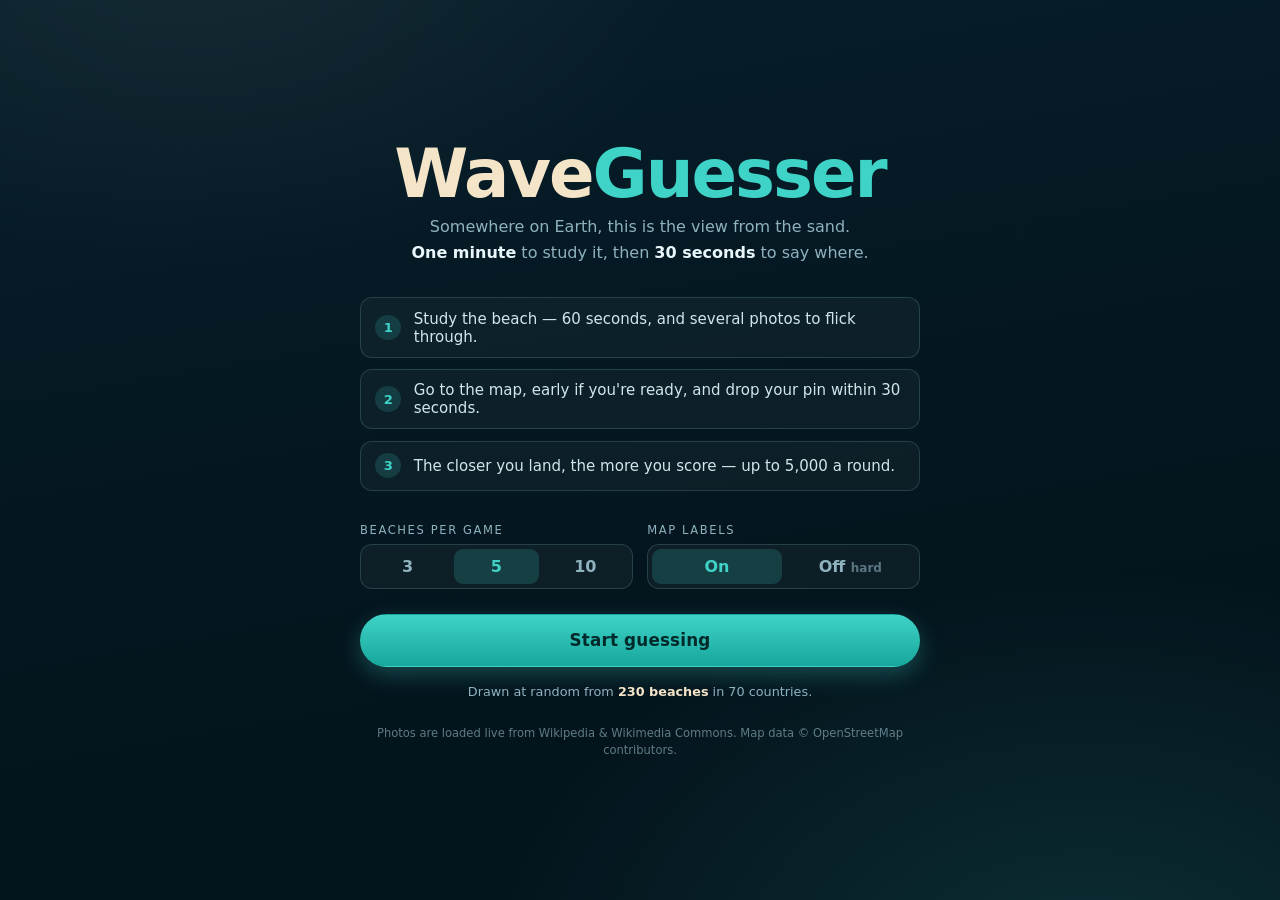
==== commit f6b18228: "Split rounds into look/guess phases, widen the pool to 230 beaches Rounds now run in two phases inst" ====
--- a/wave-guesser.html
+++ b/wave-guesser.html
@@ -881,6 +881,13 @@
   color: var(--surf);
 }
 
+.pool-note {
+  margin: 1.1rem 0 0;
+  font-size: 0.8rem;
+  color: var(--muted);
+}
+.pool-note b { color: var(--sand); }
+
 .best { margin: 1rem 0 0; color: var(--sand); font-size: 0.9rem; }
 .credit-note {
   margin: 1.6rem 0 0;
@@ -989,6 +996,7 @@
 /* ---------- HUD ---------- */
 
 .hud {
+  z-index: 700;
   position: absolute;
   top: 0;
   left: 0;
@@ -1013,6 +1021,21 @@
 }
 .hud__pill--score b { color: var(--sand); margin-left: 0.25rem; }
 
+.hud__clock { display: grid; justify-items: center; gap: 0.25rem; pointer-events: none; }
+.timer-label {
+  margin: 0;
+  font-size: 0.62rem;
+  text-transform: uppercase;
+  letter-spacing: 0.16em;
+  font-weight: 700;
+  color: var(--muted);
+  background: var(--panel);
+  border: 1px solid var(--line);
+  border-radius: 999px;
+  padding: 0.15rem 0.6rem;
+}
+.phase-guess .timer-label { color: var(--sand); }
+
 .timer {
   position: relative;
   width: 62px;
@@ -1048,6 +1071,8 @@
 /* ---------- map panel ---------- */
 
 .mappanel {
+  isolation: isolate;   /* contain Leaflet's own z-index stack */
+  z-index: 1;
   position: absolute;
   right: 1rem;
   bottom: 1rem;
@@ -1107,12 +1132,97 @@
 .hint { flex: 1; margin: 0; font-size: 0.78rem; color: var(--muted); }
 .mappanel__foot .btn { padding: 0.55rem 1.3rem; }
 
+
+/* ============================================================
+   ROUND PHASES
+   The look phase is photo-only; the guess phase hands the whole
+   screen to the map and parks the photo in the corner.
+   ============================================================ */
+
+.stage__skip {
+  position: absolute;
+  left: 50%;
+  bottom: 3.6rem;
+  transform: translateX(-50%);
+  z-index: 620;
+  white-space: nowrap;
+}
+.stage__peek {
+  position: absolute;
+  top: 0;
+  right: 0;
+  width: 34px;
+  height: 34px;
+  border: 0;
+  border-radius: 0 0 0 12px;
+  background: rgba(4, 20, 29, 0.72);
+  color: var(--foam);
+  cursor: pointer;
+  display: none;
+  z-index: 2;
+}
+.stage__peek::before { content: "⤢"; font-size: 0.95rem; }
+.is-peeking .stage__peek::before { content: "⤡"; }
+
+/* --- look phase --- */
+.phase-look .mappanel { display: none; }
+.phase-look .photo-credit { opacity: 0.75; }
+
+/* --- guess phase --- */
+.phase-guess .stage__skip { display: none; }
+.phase-guess .stage__scrim { display: none; }
+.phase-guess .photo-credit { display: none; }
+.phase-guess .mappanel__grip { display: none; }
+
+/* Full-screen map puts the zoom control under the round pill; drop it clear. */
+.phase-guess .leaflet-top.leaflet-left .leaflet-control { margin-top: 66px; }
+
+.phase-guess .mappanel {
+  inset: 0;
+  width: auto;
+  height: auto;
+  border: 0;
+  border-radius: 0;
+  box-shadow: none;
+  opacity: 1;
+}
+
+.phase-guess .stage {
+  inset: auto auto 5.2rem 1rem;
+  width: 300px;
+  height: 195px;
+  border-radius: 14px;
+  overflow: hidden;
+  border: 1px solid var(--line);
+  box-shadow: var(--shadow);
+  z-index: 600;
+  transition: width 0.25s cubic-bezier(0.2, 0.8, 0.2, 1),
+              height 0.25s cubic-bezier(0.2, 0.8, 0.2, 1);
+}
+.phase-guess .stage__peek { display: grid; place-items: center; }
+.phase-guess.is-peeking .stage {
+  width: min(52vw, 760px);
+  height: min(56vh, 520px);
+}
+.phase-guess .photo-nav {
+  bottom: 0.4rem;
+  transform: translateX(-50%) scale(0.82);
+  opacity: 0;
+  pointer-events: none;
+  transition: opacity 0.2s ease;
+}
+.phase-guess.is-peeking .photo-nav {
+  opacity: 1;
+  pointer-events: auto;
+  transform: translateX(-50%) scale(1);
+}
+
 /* ============================================================
    REVEAL
    ============================================================ */
 
 .screen--reveal.is-active { display: grid; grid-template-columns: 1fr min(400px, 34vw); }
-.reveal-map { height: 100%; background: var(--deep-2); }
+.reveal-map { height: 100%; background: var(--deep-2); isolation: isolate; }
 .reveal-card {
   background: var(--panel-solid);
   border-left: 1px solid var(--line);
@@ -1276,6 +1386,17 @@
   .photo-credit { left: 0.75rem; right: 0.75rem; bottom: 0.5rem; max-width: none; font-size: 0.62rem; }
   .photo-nav { bottom: 2.9rem; }
 
+  .phase-look .stage { bottom: 0; }
+  .stage__skip { bottom: 4.4rem; width: calc(100% - 2rem); }
+  .phase-guess .stage {
+    inset: auto auto 5rem 0.75rem;
+    width: 40vw;
+    max-width: 190px;
+    height: 26vw;
+    max-height: 125px;
+  }
+  .phase-guess.is-peeking .stage { width: calc(100% - 1.5rem); height: 42vh; }
+
   .screen--reveal.is-active { grid-template-columns: 1fr; grid-template-rows: 38vh 1fr; }
   .reveal-card { border-left: 0; border-top: 1px solid var(--line); }
   .reveal-card .btn--big { margin-top: 0.6rem; }
@@ -1300,17 +1421,17 @@
 <section class="screen screen--start is-active" id="screen-start">
   <div class="start-card">
     <h1 class="logo">Wave<span>Guesser</span></h1>
-    <p class="tagline">Somewhere on Earth, this is the view from the sand.<br>You have <strong>60 seconds</strong> to say where.</p>
+    <p class="tagline">Somewhere on Earth, this is the view from the sand.<br><strong>One minute</strong> to study it, then <strong>30 seconds</strong> to say where.</p>
 
     <ol class="how">
-      <li><span>1</span> Study the beach photo.</li>
-      <li><span>2</span> Drop a pin on the world map.</li>
+      <li><span>1</span> Study the beach — 60 seconds, and several photos to flick through.</li>
+      <li><span>2</span> Go to the map, early if you're ready, and drop your pin within 30 seconds.</li>
       <li><span>3</span> The closer you land, the more you score — up to 5,000 a round.</li>
     </ol>
 
     <div class="options">
       <fieldset class="opt">
-        <legend>Rounds</legend>
+        <legend>Beaches per game</legend>
         <div class="segmented" role="radiogroup" aria-label="Number of rounds">
           <button type="button" role="radio" class="seg" data-rounds="3">3</button>
           <button type="button" role="radio" class="seg is-on" data-rounds="5" aria-checked="true">5</button>
@@ -1329,6 +1450,7 @@
 
     <button class="btn btn--primary btn--big" id="btn-play">Start guessing</button>
     <p class="best" id="best-line" hidden></p>
+    <p class="pool-note" id="pool-note"></p>
     <p class="credit-note">Photos are loaded live from Wikipedia &amp; Wikimedia Commons. Map data © OpenStreetMap contributors.</p>
   </div>
 </section>
@@ -1356,17 +1478,23 @@
       <button class="iconbtn" id="photo-next" aria-label="Next photo of this beach">›</button>
     </div>
 
-    <p class="photo-credit" id="photo-credit"></p>
+    <p class="photo-credit" id="photo-credit">Photo from Wikimedia Commons &middot; full credit after you guess</p>
+
+    <button class="btn btn--primary stage__skip" id="btn-to-map">I'm ready &mdash; go to the map &rarr;</button>
+    <button class="stage__peek" id="stage-peek" aria-label="Enlarge the photo" aria-expanded="false"></button>
   </div>
 
   <header class="hud">
     <div class="hud__pill" id="round-pill">Round 1 / 5</div>
-    <div class="timer" id="timer" role="timer" aria-live="off">
-      <svg viewBox="0 0 44 44" aria-hidden="true">
-        <circle class="timer__track" cx="22" cy="22" r="19"></circle>
-        <circle class="timer__ring" id="timer-ring" cx="22" cy="22" r="19"></circle>
-      </svg>
-      <span id="timer-num">60</span>
+    <div class="hud__clock">
+      <div class="timer" id="timer" role="timer" aria-live="off">
+        <svg viewBox="0 0 44 44" aria-hidden="true">
+          <circle class="timer__track" cx="22" cy="22" r="19"></circle>
+          <circle class="timer__ring" id="timer-ring" cx="22" cy="22" r="19"></circle>
+        </svg>
+        <span id="timer-num">60</span>
+      </div>
+      <p class="timer-label" id="timer-label">Look</p>
     </div>
     <div class="hud__pill hud__pill--score">Score <b id="score-total">0</b></div>
   </header>
@@ -1433,143 +1561,489 @@
  * Each entry is the ground truth for one round:
  *   name      display name shown after the guess
  *   country   shown after the guess
- *   lat/lng   scoring truth — the distance from the player's pin is measured to here
+ *   lat/lng   scoring truth - the distance from the player's pin is measured to here
  *   wiki      English Wikipedia article title, used to pull public-domain / CC
  *             photos and their credits at runtime (see photos.js)
  *   fact      one line of trivia for the reveal card
  *
  * No photo URLs are stored here on purpose: they are resolved live from the
  * Wikimedia APIs so the credit line always matches the photo actually shown.
+ *
+ * A game never draws two beaches within MIN_SEPARATION_KM of each other, so
+ * near-neighbours in this list (Bondi and Coogee, Piha and Karekare) are safe.
  */
 const BEACHES = [
+  // ---- Oceania (63)
+  { name: "Bay of Fires", country: "Australia", lat: -41.0, lng: 148.28, wiki: "Bay of Fires",
+    fact: "The boulders are painted brilliant orange by lichen, against white sand and blue water." },
+  { name: "Bells Beach", country: "Australia", lat: -38.369, lng: 144.281, wiki: "Bells Beach, Victoria",
+    fact: "Home of the world's longest-running surfing competition, held every Easter since 1962." },
+  { name: "Bondi Beach", country: "Australia", lat: -33.8908, lng: 151.2743, wiki: "Bondi Beach",
+    fact: "'Bondi' comes from an Aboriginal word thought to mean water breaking over rocks." },
+  { name: "Burleigh Heads", country: "Australia", lat: -28.09, lng: 153.45, wiki: "Burleigh Heads, Queensland",
+    fact: "A world-class right-hand point break wrapping around a rainforested headland." },
+  { name: "Cable Beach", country: "Australia", lat: -17.9614, lng: 122.2081, wiki: "Cable Beach, Western Australia",
+    fact: "Named for the undersea telegraph cable laid from here to Java in 1889." },
+  { name: "Cape Tribulation", country: "Australia", lat: -16.085, lng: 145.464, wiki: "Cape Tribulation, Queensland",
+    fact: "One of the few places where two World Heritage areas — reef and rainforest — meet." },
+  { name: "Coogee Beach", country: "Australia", lat: -33.92, lng: 151.257, wiki: "Coogee, New South Wales",
+    fact: "A shark net was strung across the bay in the 1920s; the pylons still stand." },
+  { name: "Coral Bay", country: "Australia", lat: -23.143, lng: 113.765, wiki: "Coral Bay, Western Australia",
+    fact: "Whale sharks pass just offshore between March and July." },
+  { name: "Cottesloe Beach", country: "Australia", lat: -31.995, lng: 115.752, wiki: "Cottesloe Beach",
+    fact: "Perth's classic sunset beach, with Norfolk pines along the terrace above the sand." },
+  { name: "Four Mile Beach, Port Douglas", country: "Australia", lat: -16.48, lng: 145.47, wiki: "Port Douglas",
+    fact: "Rainforest meets reef here; stinger nets go up through the summer jellyfish season." },
+  { name: "Gibson Steps, Twelve Apostles", country: "Australia", lat: -38.6662, lng: 143.1044, wiki: "Twelve Apostles (Victoria)",
+    fact: "A staircase cut into the cliff drops you at the foot of the limestone stacks." },
+  { name: "Glenelg Beach", country: "Australia", lat: -34.98, lng: 138.514, wiki: "Glenelg, South Australia",
+    fact: "A vintage tram runs from the centre of Adelaide straight down to the jetty." },
+  { name: "Hyams Beach", country: "Australia", lat: -35.0975, lng: 150.693, wiki: "Hyams Beach",
+    fact: "Long claimed to have the whitest sand in the world, on Jervis Bay." },
+  { name: "Lucky Bay", country: "Australia", lat: -34.001, lng: 122.228, wiki: "Lucky Bay",
+    fact: "Kangaroos sunbathe on some of the whitest sand ever measured." },
+  { name: "Main Beach, Byron Bay", country: "Australia", lat: -28.64, lng: 153.615, wiki: "Byron Bay",
+    fact: "Just south is Cape Byron, the most easterly point of the Australian mainland." },
+  { name: "Manly Beach", country: "Australia", lat: -33.7969, lng: 151.288, wiki: "Manly Beach",
+    fact: "Australia's first surf lifesaving club patrolled here, and daylight bathing was once banned." },
+  { name: "Mindil Beach", country: "Australia", lat: -12.44, lng: 130.83, wiki: "Mindil Beach",
+    fact: "Darwin's sunset markets set up on the sand through the dry season." },
+  { name: "Mission Beach", country: "Australia", lat: -17.87, lng: 146.1, wiki: "Mission Beach, Queensland",
+    fact: "Cassowaries wander out of the rainforest and across the road to the sand." },
+  { name: "Noosa Main Beach", country: "Australia", lat: -26.39, lng: 153.09, wiki: "Noosa Heads, Queensland",
+    fact: "One of the few east-coast beaches that faces north, so it stays calm most of the year." },
+  { name: "Prevelly, Margaret River", country: "Australia", lat: -33.98, lng: 114.995, wiki: "Margaret River, Western Australia",
+    fact: "Big Atlantic-scale swell arrives here after crossing the Indian Ocean uninterrupted." },
+  { name: "Seventy-Five Mile Beach, K'gari", country: "Australia", lat: -25.25, lng: 153.2, wiki: "Fraser Island",
+    fact: "A beach highway on the world's largest sand island, used as a runway by light aircraft." },
+  { name: "Shell Beach, Shark Bay", country: "Australia", lat: -26.38, lng: 114.05, wiki: "Shell Beach, Western Australia",
+    fact: "There is no sand at all: the beach is metres of tiny cockle shells, compacted into rock below." },
+  { name: "Squeaky Beach, Wilsons Promontory", country: "Australia", lat: -39.03, lng: 146.29, wiki: "Wilsons Promontory",
+    fact: "The quartz grains are so uniform they squeak audibly underfoot." },
+  { name: "St Kilda Beach", country: "Australia", lat: -37.868, lng: 144.974, wiki: "St Kilda Beach",
+    fact: "Little penguins come ashore on the breakwater at dusk, in the middle of Melbourne." },
+  { name: "Surfers Paradise", country: "Australia", lat: -27.999, lng: 153.43, wiki: "Surfers Paradise, Queensland",
+    fact: "A wall of high-rise towers throws its shadow across the sand each afternoon." },
+  { name: "The Basin, Rottnest Island", country: "Australia", lat: -32.006, lng: 115.5, wiki: "Rottnest Island",
+    fact: "No cars on the island — you cycle between beaches, watched by quokkas." },
+  { name: "Turquoise Bay, Ningaloo", country: "Australia", lat: -22.1, lng: 113.89, wiki: "Ningaloo Coast",
+    fact: "You can snorkel onto a fringing reef straight off the beach, no boat needed." },
+  { name: "Twilight Beach, Esperance", country: "Australia", lat: -33.92, lng: 121.83, wiki: "Esperance, Western Australia",
+    fact: "Granite boulders sit offshore in water so clear it looks shallow from the road." },
   { name: "Whitehaven Beach", country: "Australia", lat: -20.2833, lng: 149.0333, wiki: "Whitehaven Beach",
     fact: "Its sand is 98% pure silica, so fine it squeaks underfoot and never gets hot." },
+  { name: "Wineglass Bay", country: "Australia", lat: -42.158, lng: 148.296, wiki: "Wineglass Bay",
+    fact: "Named for its curve — though it may also recall whaling that once turned the water red." },
+  { name: "Muri Beach, Rarotonga", country: "Cook Islands", lat: -21.25, lng: -159.73, wiki: "Rarotonga",
+    fact: "Four small motu sit in a lagoon shallow enough to wade between them." },
+  { name: "Natadola Beach", country: "Fiji", lat: -18.08, lng: 177.36, wiki: "Natadola Beach",
+    fact: "A crescent of sand on Viti Levu's Coral Coast, reachable by a sugar-cane railway." },
+  { name: "Matira Beach, Bora Bora", country: "French Polynesia", lat: -16.5464, lng: -151.75, wiki: "Bora Bora",
+    fact: "Bora Bora's only substantial public beach, on a lagoon inside a barrier reef." },
+  { name: "Temae Beach, Mo'orea", country: "French Polynesia", lat: -17.49, lng: -149.76, wiki: "Moorea",
+    fact: "The lagoon here is protected by a reef, with Tahiti visible across the channel." },
+  { name: "Tumon Bay", country: "Guam", lat: 13.51, lng: 144.8, wiki: "Tumon, Guam",
+    fact: "A protected reef bay backed by hotels, on the westernmost territory of the United States." },
+  { name: "Anse Vata, Nouméa", country: "New Caledonia", lat: -22.3, lng: 166.44, wiki: "Nouméa",
+    fact: "A French Pacific city on the world's second-largest barrier reef lagoon." },
+  { name: "Cathedral Cove", country: "New Zealand", lat: -36.8281, lng: 175.7911, wiki: "Cathedral Cove",
+    fact: "A vaulted stone archway joins two coves; you can only reach it on foot or by boat." },
+  { name: "Curio Bay", country: "New Zealand", lat: -46.657, lng: 169.101, wiki: "Curio Bay",
+    fact: "A 180-million-year-old petrified forest is exposed on the shore platform at low tide." },
+  { name: "Hokitika Beach", country: "New Zealand", lat: -42.716, lng: 170.956, wiki: "Hokitika",
+    fact: "Driftwood sculptures line a wild West Coast beach with the Southern Alps behind it." },
+  { name: "Hot Water Beach", country: "New Zealand", lat: -36.8886, lng: 175.8228, wiki: "Hot Water Beach",
+    fact: "Dig a hole near low tide and it fills with water from a geothermal spring below the sand." },
+  { name: "Kaiteriteri Beach", country: "New Zealand", lat: -41.033, lng: 173.017, wiki: "Kaiteriteri",
+    fact: "The golden-sand gateway to Abel Tasman, unusually sheltered for a New Zealand beach." },
+  { name: "Karekare Beach", country: "New Zealand", lat: -36.993, lng: 174.479, wiki: "Karekare",
+    fact: "The black ironsand beach where 'The Piano' was filmed, hemmed in by rainforest cliffs." },
+  { name: "Koekohe Beach (Moeraki Boulders)", country: "New Zealand", lat: -45.3456, lng: 170.8261, wiki: "Moeraki Boulders",
+    fact: "Spherical concretions up to two metres across, weathering out of the cliffs onto the sand." },
+  { name: "Manu Bay, Raglan", country: "New Zealand", lat: -37.829, lng: 174.811, wiki: "Raglan, New Zealand",
+    fact: "One of the longest and most consistent left-hand point breaks in the world." },
+  { name: "Marine Parade, Napier", country: "New Zealand", lat: -39.49, lng: 176.92, wiki: "Napier, New Zealand",
+    fact: "A pebble beach fronting a town rebuilt entirely in Art Deco after the 1931 earthquake." },
+  { name: "Mount Maunganui Beach", country: "New Zealand", lat: -37.635, lng: 176.183, wiki: "Mount Maunganui",
+    fact: "A long ocean beach running out to Mauao, the extinct cone at the tip of the peninsula." },
+  { name: "Muriwai Beach", country: "New Zealand", lat: -36.832, lng: 174.429, wiki: "Muriwai",
+    fact: "A gannet colony nests on the headland stacks, thousands of birds within metres of the path." },
+  { name: "Ninety Mile Beach", country: "New Zealand", lat: -34.95, lng: 173.0, wiki: "Ninety Mile Beach, New Zealand",
+    fact: "It is a legal highway, though it is about 88 km long rather than ninety miles." },
+  { name: "Oreti Beach", country: "New Zealand", lat: -46.46, lng: 168.27, wiki: "Oreti Beach",
+    fact: "A vast southern beach you can drive on, made famous by 'The World's Fastest Indian'." },
+  { name: "Oriental Bay, Wellington", country: "New Zealand", lat: -41.292, lng: 174.793, wiki: "Oriental Bay",
+    fact: "City-centre sand shipped in from Golden Bay, with the harbour ferries passing offshore." },
+  { name: "Piha Beach", country: "New Zealand", lat: -36.9553, lng: 174.468, wiki: "Piha",
+    fact: "Its black sand is iron-rich volcanic grit washed down from Taranaki, and the rips are notorious." },
+  { name: "Punakaiki (Pancake Rocks)", country: "New Zealand", lat: -42.114, lng: 171.327, wiki: "Punakaiki",
+    fact: "Limestone stacked in thin layers like pancakes, with blowholes that fire at high tide." },
+  { name: "St Clair Beach, Dunedin", country: "New Zealand", lat: -45.911, lng: 170.487, wiki: "St Clair, New Zealand",
+    fact: "A cold-water surf beach with a heated saltwater pool built into the esplanade." },
+  { name: "Tahunanui Beach, Nelson", country: "New Zealand", lat: -41.29, lng: 173.24, wiki: "Tahunanui",
+    fact: "Shallow, warm and enormous at low tide, in one of the sunniest spots in the country." },
+  { name: "Tapotupotu Bay, Cape Reinga", country: "New Zealand", lat: -34.4292, lng: 172.6811, wiki: "Cape Reinga",
+    fact: "Near the point where the Tasman Sea and the Pacific visibly collide in a line of surf." },
+  { name: "Totaranui, Abel Tasman", country: "New Zealand", lat: -40.82, lng: 173.008, wiki: "Abel Tasman National Park",
+    fact: "Golden granite sand backed by beech forest, on a coast track walked by thousands each summer." },
+  { name: "Tunnel Beach", country: "New Zealand", lat: -45.908, lng: 170.46, wiki: "Tunnel Beach",
+    fact: "A hand-cut tunnel through the sandstone leads down to a private cove, dug in the 1870s." },
+  { name: "Wainui Beach, Gisborne", country: "New Zealand", lat: -38.68, lng: 178.048, wiki: "Wainui Beach",
+    fact: "Among the first beaches on Earth to see the sunrise each day." },
+  { name: "Whangamatā Beach", country: "New Zealand", lat: -37.21, lng: 175.872, wiki: "Whangamatā",
+    fact: "A Coromandel surf town whose population multiplies several times over each New Year." },
+  { name: "Wharariki Beach", country: "New Zealand", lat: -40.503, lng: 172.672, wiki: "Wharariki Beach",
+    fact: "Reached across farmland and dunes; seal pups play in the pools between the Archway Islands." },
+  { name: "Ōhope Beach", country: "New Zealand", lat: -37.97, lng: 177.08, wiki: "Ōhope",
+    fact: "Eleven kilometres of sand voted New Zealand's best-loved beach more than once." },
+  { name: "Lalomanu Beach", country: "Samoa", lat: -14.025, lng: -171.43, wiki: "Lalomanu",
+    fact: "Open-sided beach fales stand right on the sand at the eastern tip of Upolu." },
+  { name: "Champagne Beach", country: "Vanuatu", lat: -15.16, lng: 167.12, wiki: "Champagne Beach",
+    fact: "Volcanic gas bubbles up through the sand at low tide, fizzing in the shallows." },
+
+  // ---- Asia (31)
+  { name: "Cox's Bazar", country: "Bangladesh", lat: 21.4272, lng: 92.0058, wiki: "Cox's Bazar",
+    fact: "At about 120 km, it's often called the longest natural sea beach in the world." },
+  { name: "Kovalam Beach", country: "India", lat: 8.4, lng: 76.978, wiki: "Kovalam",
+    fact: "A red-and-white lighthouse stands over the southernmost of its three crescents." },
+  { name: "Marina Beach, Chennai", country: "India", lat: 13.05, lng: 80.282, wiki: "Marina Beach",
+    fact: "One of the longest urban beaches in the world, though swimming is unsafe along it." },
+  { name: "Om Beach, Gokarna", country: "India", lat: 14.53, lng: 74.32, wiki: "Gokarna, Karnataka",
+    fact: "Two joined crescents form the shape of the sacred syllable 'Om'." },
+  { name: "Palolem Beach", country: "India", lat: 15.01, lng: 74.0233, wiki: "Palolem",
+    fact: "Its 'silent discos' use headphones so music doesn't break the local noise curfew." },
+  { name: "Radhanagar Beach", country: "India", lat: 11.9832, lng: 92.9482, wiki: "Havelock Island",
+    fact: "A two-kilometre curve of white sand backed by dense mahua forest." },
+  { name: "Varkala Beach", country: "India", lat: 8.733, lng: 76.716, wiki: "Varkala",
+    fact: "The only place in southern Kerala where cliffs meet the Arabian Sea." },
+  { name: "Gili Trawangan", country: "Indonesia", lat: -8.35, lng: 116.04, wiki: "Gili Trawangan",
+    fact: "No motor vehicles are allowed — transport is by bicycle or pony cart." },
+  { name: "Kelingking Beach, Nusa Penida", country: "Indonesia", lat: -8.75, lng: 115.4728, wiki: "Nusa Penida",
+    fact: "The headland above it is shaped uncannily like a T-rex dipping its head into the sea." },
+  { name: "Kuta Beach, Bali", country: "Indonesia", lat: -8.718, lng: 115.1686, wiki: "Kuta, Bali",
+    fact: "A fishing village until 1970s surfers arrived; now Bali's busiest stretch of sand." },
+  { name: "Raja Ampat", country: "Indonesia", lat: -0.5, lng: 130.5, wiki: "Raja Ampat Islands",
+    fact: "More coral species live here than anywhere else on Earth." },
+  { name: "Shirahama Beach", country: "Japan", lat: 33.68, lng: 135.34, wiki: "Shirahama, Wakayama",
+    fact: "White sand imported from Australia keeps this hot-spring resort beach pale." },
+  { name: "Yonaha Maehama Beach", country: "Japan", lat: 24.7239, lng: 125.2603, wiki: "Miyako-jima",
+    fact: "Seven kilometres of white sand with water shallow enough to wade far offshore." },
+  { name: "Yuigahama, Kamakura", country: "Japan", lat: 35.31, lng: 139.49, wiki: "Kamakura",
+    fact: "An hour from Tokyo, with the Great Buddha a short walk inland." },
+  { name: "Pantai Cenang, Langkawi", country: "Malaysia", lat: 6.29, lng: 99.725, wiki: "Pantai Cenang",
+    fact: "The main beach of a duty-free island archipelago in the Andaman Sea." },
+  { name: "Perhentian Islands", country: "Malaysia", lat: 5.91, lng: 102.73, wiki: "Perhentian Islands",
+    fact: "Green and hawksbill turtles nest on beaches that close to visitors in monsoon season." },
+  { name: "Ngapali Beach", country: "Myanmar", lat: 18.43, lng: 94.35, wiki: "Ngapali",
+    fact: "Fishing boats still work the beach between the palms and the Bay of Bengal." },
+  { name: "Alona Beach, Panglao", country: "Philippines", lat: 9.55, lng: 123.77, wiki: "Panglao",
+    fact: "The launching point for diving at Balicasag, one of the country's richest reefs." },
+  { name: "Cloud 9, Siargao", country: "Philippines", lat: 9.818, lng: 126.159, wiki: "Siargao",
+    fact: "A wooden boardwalk runs out over the reef to a famously hollow right-hander." },
+  { name: "Nacpan Beach, El Nido", country: "Philippines", lat: 11.3097, lng: 119.4139, wiki: "El Nido, Palawan",
+    fact: "Twin beaches meet at a headland locals call the Nacpan–Calitang 'twin beach'." },
+  { name: "White Beach, Boracay", country: "Philippines", lat: 11.96, lng: 121.925, wiki: "Boracay",
+    fact: "The island shut down entirely for six months in 2018 for an environmental clean-up." },
+  { name: "Haeundae Beach, Busan", country: "South Korea", lat: 35.1587, lng: 129.1604, wiki: "Haeundae Beach",
+    fact: "Parasols cover the sand so densely in August that photographs look like a mosaic." },
+  { name: "Mirissa", country: "Sri Lanka", lat: 5.944, lng: 80.459, wiki: "Mirissa",
+    fact: "Blue whales pass close to shore here between November and April." },
+  { name: "Unawatuna", country: "Sri Lanka", lat: 6.01, lng: 80.25, wiki: "Unawatuna",
+    fact: "A sheltered reef bay near Galle, backed by a temple on the headland." },
+  { name: "Chaweng Beach, Ko Samui", country: "Thailand", lat: 9.538, lng: 100.062, wiki: "Chaweng",
+    fact: "The longest beach on Samui, with a reef at the northern end and surf at the southern." },
+  { name: "Maya Bay", country: "Thailand", lat: 7.6783, lng: 98.7658, wiki: "Maya Bay",
+    fact: "Closed to visitors in 2018 to let the reef recover after the film 'The Beach' made it famous." },
+  { name: "Patong Beach", country: "Thailand", lat: 7.896, lng: 98.296, wiki: "Patong",
+    fact: "Phuket's busiest bay, rebuilt after the 2004 Indian Ocean tsunami." },
+  { name: "Railay Beach", country: "Thailand", lat: 8.0119, lng: 98.8375, wiki: "Railay Beach",
+    fact: "Limestone karsts cut it off from the mainland — you can only arrive by boat." },
+  { name: "My Khe Beach, Da Nang", country: "Vietnam", lat: 16.06, lng: 108.247, wiki: "Mỹ Khê Beach",
+    fact: "American servicemen called it 'China Beach' during the Vietnam War." },
+  { name: "Nha Trang Beach", country: "Vietnam", lat: 12.24, lng: 109.196, wiki: "Nha Trang",
+    fact: "Six kilometres of city beach curving around a bay dotted with islands." },
+  { name: "Sao Beach, Phú Quốc", country: "Vietnam", lat: 10.04, lng: 104.02, wiki: "Phú Quốc",
+    fact: "Powder-white sand on an island closer to Cambodia than to mainland Vietnam." },
+
+  // ---- Europe (54)
+  { name: "Banje Beach, Dubrovnik", country: "Croatia", lat: 42.642, lng: 18.116, wiki: "Dubrovnik",
+    fact: "The old city walls rise directly behind the pebbles." },
+  { name: "Zlatni Rat", country: "Croatia", lat: 43.2569, lng: 16.6353, wiki: "Zlatni Rat",
+    fact: "The pebble spit physically changes shape and direction with the wind and currents." },
+  { name: "Grenen, Skagen", country: "Denmark", lat: 57.7444, lng: 10.6403, wiki: "Grenen",
+    fact: "You can stand with one foot in the North Sea and one in the Baltic where they collide." },
+  { name: "Calanque d'En-Vau", country: "France", lat: 43.21, lng: 5.51, wiki: "Calanques",
+    fact: "A narrow limestone fjord near Marseille, an hour's walk down from the plateau." },
+  { name: "Deauville", country: "France", lat: 49.36, lng: 0.07, wiki: "Deauville",
+    fact: "Wooden boardwalks named after film stars run behind a beach of striped parasols." },
+  { name: "Grande Plage, Biarritz", country: "France", lat: 43.483, lng: -1.562, wiki: "Biarritz",
+    fact: "Surfing arrived in Europe on this beach in 1956, brought by a visiting screenwriter." },
+  { name: "Promenade des Anglais, Nice", country: "France", lat: 43.695, lng: 7.265, wiki: "Promenade des Anglais",
+    fact: "The Côte d'Azur's most famous seafront — and it is pebbles, not sand." },
+  { name: "Étretat", country: "France", lat: 49.7075, lng: 0.2011, wiki: "Étretat",
+    fact: "Monet painted its chalk arch more than a dozen times in different light." },
+  { name: "Westerland, Sylt", country: "Germany", lat: 54.907, lng: 8.304, wiki: "Sylt",
+    fact: "A North Sea island whose beach is lined with hooded wicker Strandkorb chairs." },
+  { name: "Balos Lagoon", country: "Greece", lat: 35.58, lng: 23.587, wiki: "Balos",
+    fact: "A shallow lagoon between Crete and two islets, reached on foot or by ferry." },
+  { name: "Elafonissi Beach", country: "Greece", lat: 35.2717, lng: 23.5397, wiki: "Elafonisi",
+    fact: "A shallow lagoon lets you wade across to the islet when the water is low." },
+  { name: "Myrtos Beach", country: "Greece", lat: 38.34, lng: 20.535, wiki: "Myrtos Beach",
+    fact: "White pebbles and a steep drop-off give the water an unusually vivid blue." },
+  { name: "Navagio (Shipwreck) Beach", country: "Greece", lat: 37.8594, lng: 20.6247, wiki: "Navagio",
+    fact: "The wreck is the MV Panagiotis, run aground in 1980 and left where it stopped." },
+  { name: "Porto Katsiki", country: "Greece", lat: 38.62, lng: 20.556, wiki: "Porto Katsiki",
+    fact: "Around 100 steps drop down a white cliff to the sand on Lefkada." },
+  { name: "Red Beach, Santorini", country: "Greece", lat: 36.348, lng: 25.393, wiki: "Santorini",
+    fact: "Iron-rich volcanic cliffs give the sand and the rock face a deep rust colour." },
+  { name: "Sarakiniko", country: "Greece", lat: 36.7444, lng: 24.4022, wiki: "Sarakiniko",
+    fact: "Wind and waves carved the white volcanic rock into a landscape people call lunar." },
+  { name: "Diamond Beach, Jökulsárlón", country: "Iceland", lat: 64.043, lng: -16.179, wiki: "Jökulsárlón",
+    fact: "Icebergs calved from a glacier wash back ashore and glitter on the black sand." },
+  { name: "Reynisfjara", country: "Iceland", lat: 63.4062, lng: -19.0448, wiki: "Reynisfjara",
+    fact: "The hexagonal basalt columns formed as lava cooled and cracked into near-perfect geometry." },
+  { name: "Cala Goloritzé", country: "Italy", lat: 40.1103, lng: 9.6511, wiki: "Cala Goloritzé",
+    fact: "Created by a landslide in 1962; a 143 m limestone spire towers over the cove." },
+  { name: "La Pelosa, Stintino", country: "Italy", lat: 40.92, lng: 8.205, wiki: "Stintino",
+    fact: "Water so shallow and clear that a watchtower offshore appears to float." },
+  { name: "Monterosso al Mare", country: "Italy", lat: 44.146, lng: 9.654, wiki: "Monterosso al Mare",
+    fact: "The only one of the five Cinque Terre villages with a proper sandy beach." },
+  { name: "Positano", country: "Italy", lat: 40.628, lng: 14.485, wiki: "Positano",
+    fact: "Pastel houses stack up the cliff behind a grey volcanic beach on the Amalfi Coast." },
+  { name: "San Vito Lo Capo", country: "Italy", lat: 38.174, lng: 12.736, wiki: "San Vito Lo Capo",
+    fact: "A white crescent under Monte Monaco, closer to Tunis than to Rome." },
+  { name: "Spiaggia dei Conigli", country: "Italy", lat: 35.5133, lng: 12.5544, wiki: "Isola dei Conigli",
+    fact: "Loggerhead turtles nest here, so the beach is closed at night in summer." },
+  { name: "Jūrmala", country: "Latvia", lat: 56.97, lng: 23.77, wiki: "Jūrmala",
+    fact: "White quartz sand and pine forest along the Gulf of Riga." },
+  { name: "Curonian Spit", country: "Lithuania", lat: 55.3, lng: 21.0, wiki: "Curonian Spit",
+    fact: "A 98-km sand spit of drifting dunes, split between Lithuania and Russia." },
+  { name: "Sveti Stefan", country: "Montenegro", lat: 42.255, lng: 18.892, wiki: "Sveti Stefan",
+    fact: "A fortified islet village joined to the shore by a narrow sand causeway." },
+  { name: "Scheveningen", country: "Netherlands", lat: 52.1083, lng: 4.275, wiki: "Scheveningen",
+    fact: "Its pronunciation was used as a shibboleth in WWII to identify Dutch speakers." },
+  { name: "Haukland Beach, Lofoten", country: "Norway", lat: 68.2011, lng: 13.5386, wiki: "Lofoten",
+    fact: "It sits above the Arctic Circle, where turquoise water meets snow-topped peaks." },
+  { name: "Sopot Beach", country: "Poland", lat: 54.447, lng: 18.57, wiki: "Sopot",
+    fact: "Europe's longest wooden pier reaches half a kilometre into the Baltic." },
+  { name: "Costa da Caparica", country: "Portugal", lat: 38.64, lng: -9.235, wiki: "Costa da Caparica",
+    fact: "Thirty kilometres of Atlantic beach, a short bridge crossing from Lisbon." },
+  { name: "Praia da Marinha", country: "Portugal", lat: 37.0894, lng: -8.4123, wiki: "Praia da Marinha",
+    fact: "The twin sea arches here are among the most photographed rock formations in Europe." },
+  { name: "Praia da Rocha", country: "Portugal", lat: 37.118, lng: -8.537, wiki: "Praia da Rocha",
+    fact: "Ochre sandstone stacks stand out on the sand below a clifftop promenade." },
+  { name: "Praia do Norte, Nazaré", country: "Portugal", lat: 39.6058, lng: -9.0847, wiki: "Praia do Norte, Nazaré",
+    fact: "An undersea canyon funnels swell here into the biggest surfable waves ever ridden — over 80 ft." },
+  { name: "Cala Comte, Ibiza", country: "Spain", lat: 38.96, lng: 1.228, wiki: "Cala Comte",
+    fact: "Rocky terraces step into water that turns turquoise over the sand patches." },
+  { name: "Cala Macarella", country: "Spain", lat: 39.935, lng: 3.9358, wiki: "Cala Macarella",
+    fact: "Reached on foot through a pine forest — no road runs down to the cove." },
+  { name: "Es Trenc, Mallorca", country: "Spain", lat: 39.348, lng: 3.008, wiki: "Es Trenc",
+    fact: "Undeveloped dunes and salt pans behind a beach with no hotels on it." },
+  { name: "La Concha, San Sebastián", country: "Spain", lat: 43.316, lng: -1.987, wiki: "La Concha (beach)",
+    fact: "A near-perfect shell-shaped bay, with an island sitting in its mouth." },
+  { name: "Maspalomas", country: "Spain", lat: 27.737, lng: -15.586, wiki: "Maspalomas",
+    fact: "A field of shifting dunes runs right down to the sea on Gran Canaria." },
+  { name: "Playa de Bolonia", country: "Spain", lat: 36.09, lng: -5.77, wiki: "Bolonia, Cádiz",
+    fact: "A 30-metre dune backs the beach, with Roman ruins at one end and Africa on the horizon." },
+  { name: "Playa de Las Teresitas", country: "Spain", lat: 28.51, lng: -16.19, wiki: "Playa de Las Teresitas",
+    fact: "Its golden sand was shipped from the Sahara; Tenerife's own sand is black." },
+  { name: "Playa de Sotavento", country: "Spain", lat: 28.14, lng: -14.23, wiki: "Playa de Sotavento",
+    fact: "A vast tidal lagoon on Fuerteventura, a world windsurfing venue." },
+  { name: "Playa de las Catedrales", country: "Spain", lat: 43.5533, lng: -7.1583, wiki: "As Catedrais Beach",
+    fact: "The stone arches are only walkable at low tide; at high tide the beach disappears." },
+  { name: "Ölüdeniz", country: "Turkey", lat: 36.5486, lng: 29.1156, wiki: "Ölüdeniz",
+    fact: "The name means 'dead sea' — the lagoon stays glassy even when the coast is rough." },
+  { name: "Bamburgh Beach", country: "United Kingdom", lat: 55.609, lng: -1.709, wiki: "Bamburgh",
+    fact: "A vast Northumberland beach beneath a castle on a basalt outcrop." },
+  { name: "Barafundle Bay", country: "United Kingdom", lat: 51.622, lng: -4.889, wiki: "Barafundle Bay",
+    fact: "No road reaches it — a half-mile walk from the nearest car park through dunes." },
+  { name: "Bournemouth Beach", country: "United Kingdom", lat: 50.716, lng: -1.876, wiki: "Bournemouth",
+    fact: "Seven miles of sand, with beach huts that regularly sell for six figures." },
+  { name: "Brighton Beach", country: "United Kingdom", lat: 50.8195, lng: -0.1357, wiki: "Brighton Beach",
+    fact: "It's pebbles, not sand — and the burnt West Pier still stands offshore." },
+  { name: "Durdle Door", country: "United Kingdom", lat: 50.6212, lng: -2.2766, wiki: "Durdle Door",
+    fact: "The limestone arch is around 140 million years old and still slowly eroding." },
+  { name: "Giant's Causeway", country: "United Kingdom", lat: 55.2408, lng: -6.5116, wiki: "Giant's Causeway",
+    fact: "Forty thousand interlocking basalt columns step down into the North Atlantic." },
+  { name: "Luskentyre Beach", country: "United Kingdom", lat: 57.8869, lng: -7.0231, wiki: "Luskentyre",
+    fact: "Caribbean-blue water off the Outer Hebrides — and rarely warmer than 13°C." },
+  { name: "Portstewart Strand", country: "United Kingdom", lat: 55.17, lng: -6.75, wiki: "Portstewart",
+    fact: "Two miles of dunes on the Causeway Coast, used as a location in 'Game of Thrones'." },
+  { name: "Rhossili Bay", country: "United Kingdom", lat: 51.568, lng: -4.293, wiki: "Rhossili",
+    fact: "Three miles of sand on the Gower, with the wreck of the Helvetia in the beach." },
+  { name: "Sandwood Bay", country: "United Kingdom", lat: 58.535, lng: -5.07, wiki: "Sandwood Bay",
+    fact: "Four miles from the nearest road, in the far north-west of Scotland." },
+
+  // ---- Africa & the Middle East (24)
+  { name: "Santa Maria", country: "Cape Verde", lat: 16.596, lng: -22.905, wiki: "Santa Maria, Cape Verde",
+    fact: "A long pier where the day's catch is landed on the sand at Sal's southern tip." },
+  { name: "Dahab", country: "Egypt", lat: 28.5, lng: 34.515, wiki: "Dahab",
+    fact: "A former Bedouin fishing village beside the Blue Hole, a notorious dive site." },
+  { name: "Naama Bay, Sharm el-Sheikh", country: "Egypt", lat: 27.91, lng: 34.33, wiki: "Naama Bay",
+    fact: "Red Sea reefs start metres from the shore at the tip of the Sinai." },
+  { name: "Tel Aviv Beach", country: "Israel", lat: 32.08, lng: 34.765, wiki: "Tel Aviv",
+    fact: "Matkat paddleball is played along the waterline almost every day of the year." },
+  { name: "Diani Beach", country: "Kenya", lat: -4.3167, lng: 39.5833, wiki: "Diani Beach",
+    fact: "Colobus monkeys cross the coast road on rope bridges built to keep them off the tarmac." },
+  { name: "Watamu", country: "Kenya", lat: -3.356, lng: 40.02, wiki: "Watamu",
+    fact: "A marine national park protects the coral gardens directly off the beach." },
+  { name: "Nosy Be", country: "Madagascar", lat: -13.32, lng: 48.26, wiki: "Nosy Be",
+    fact: "Ylang-ylang plantations scent the air on Madagascar's main resort island." },
+  { name: "Flic-en-Flac", country: "Mauritius", lat: -20.274, lng: 57.364, wiki: "Flic-en-Flac",
+    fact: "One of the island's longest beaches, with a reef break offshore at Tamarin." },
+  { name: "Le Morne", country: "Mauritius", lat: -20.46, lng: 57.31, wiki: "Le Morne Brabant",
+    fact: "A basalt monolith rises behind the lagoon; escaped slaves once sheltered on its summit." },
+  { name: "Agadir Beach", country: "Morocco", lat: 30.42, lng: -9.61, wiki: "Agadir",
+    fact: "A ten-kilometre bay rebuilt from nothing after the 1960 earthquake." },
+  { name: "Essaouira Beach", country: "Morocco", lat: 31.513, lng: -9.77, wiki: "Essaouira",
+    fact: "Reliable Atlantic trade winds make this a kitesurfing town behind 18th-century ramparts." },
+  { name: "Legzira Beach", country: "Morocco", lat: 29.42, lng: -10.03, wiki: "Legzira",
+    fact: "One of its two famous red sandstone arches collapsed suddenly in 2016." },
+  { name: "Bazaruto Archipelago", country: "Mozambique", lat: -21.6, lng: 35.4667, wiki: "Bazaruto Archipelago",
+    fact: "Enormous dunes on sand islands holding one of the last dugong populations in the region." },
+  { name: "Praia do Tofo", country: "Mozambique", lat: -23.856, lng: 35.545, wiki: "Praia do Tofo",
+    fact: "Manta rays and whale sharks feed year-round just beyond the surf." },
+  { name: "Anse Lazio, Praslin", country: "Seychelles", lat: -4.2986, lng: 55.6969, wiki: "Anse Lazio",
+    fact: "Granite headlands at either end frame takamaka trees leaning over the sand." },
+  { name: "Anse Source d'Argent", country: "Seychelles", lat: -4.3667, lng: 55.8258, wiki: "Anse Source d'Argent",
+    fact: "Its sculpted boulders are granite — unusual for a tropical island, which are usually volcanic or coral." },
+  { name: "Boulders Beach", country: "South Africa", lat: -34.1972, lng: 18.4519, wiki: "Boulders Beach",
+    fact: "A colony of African penguins settled here in 1982 and now numbers in the thousands." },
+  { name: "Camps Bay", country: "South Africa", lat: -33.9508, lng: 18.3775, wiki: "Camps Bay",
+    fact: "The Twelve Apostles ridge of Table Mountain rises straight up behind the sand." },
+  { name: "Durban Golden Mile", country: "South Africa", lat: -29.857, lng: 31.04, wiki: "Durban",
+    fact: "A warm Indian Ocean beachfront with shark nets and a paved promenade." },
+  { name: "Jeffreys Bay", country: "South Africa", lat: -34.049, lng: 24.916, wiki: "Jeffreys Bay",
+    fact: "Supertubes is regarded as one of the finest right-hand point breaks anywhere." },
+  { name: "Muizenberg", country: "South Africa", lat: -34.108, lng: 18.47, wiki: "Muizenberg",
+    fact: "A row of brightly painted Victorian bathing boxes stands on the sand." },
+  { name: "Nungwi Beach, Zanzibar", country: "Tanzania", lat: -5.7264, lng: 39.2966, wiki: "Nungwi",
+    fact: "One of the few Zanzibar beaches barely affected by the island's huge tidal swings." },
+  { name: "Hammamet", country: "Tunisia", lat: 36.4, lng: 10.62, wiki: "Hammamet, Tunisia",
+    fact: "Whitewashed walls and a seaside kasbah on the Gulf of Hammamet." },
+  { name: "Jumeirah Beach", country: "United Arab Emirates", lat: 25.14, lng: 55.19, wiki: "Jumeirah Beach",
+    fact: "The sail-shaped Burj Al Arab hotel stands on its own island just offshore." },
+
+  // ---- North America & the Caribbean (44)
+  { name: "Eagle Beach", country: "Aruba", lat: 12.5556, lng: -70.0525, wiki: "Eagle Beach",
+    fact: "Its wind-bent divi-divi trees always point southwest, thanks to the trade winds." },
+  { name: "Pink Sands Beach", country: "Bahamas", lat: 25.5, lng: -76.6167, wiki: "Harbour Island, Bahamas",
+    fact: "The blush colour comes from crushed shells of foraminifera, a single-celled marine organism." },
+  { name: "Bathsheba", country: "Barbados", lat: 13.213, lng: -59.524, wiki: "Bathsheba, Barbados",
+    fact: "The Atlantic side of the island — huge mushroom rocks and the 'Soup Bowl' surf break." },
+  { name: "Cavendish Beach", country: "Canada", lat: 46.5, lng: -63.4, wiki: "Cavendish, Prince Edward Island",
+    fact: "Red sandstone cliffs and dunes in the landscape of 'Anne of Green Gables'." },
+  { name: "Long Beach, Tofino", country: "Canada", lat: 49.05, lng: -125.75, wiki: "Long Beach (Vancouver Island)",
+    fact: "Winter storm-watching draws as many visitors as summer surfing does." },
+  { name: "Seven Mile Beach", country: "Cayman Islands", lat: 19.34, lng: -81.383, wiki: "Seven Mile Beach, Grand Cayman",
+    fact: "Despite the name it runs about 5.5 miles along Grand Cayman's west shore." },
+  { name: "Manuel Antonio Beach", country: "Costa Rica", lat: 9.39, lng: -84.15, wiki: "Manuel Antonio National Park",
+    fact: "Sloths, capuchins and squirrel monkeys live in the rainforest that runs right to the sand." },
+  { name: "Playa Conchal", country: "Costa Rica", lat: 10.393, lng: -85.828, wiki: "Playa Conchal",
+    fact: "The 'beach' is made of crushed seashells rather than sand." },
+  { name: "Santa Teresa", country: "Costa Rica", lat: 9.644, lng: -85.167, wiki: "Santa Teresa, Costa Rica",
+    fact: "A dirt-road surf town at the tip of the Nicoya Peninsula." },
+  { name: "Varadero", country: "Cuba", lat: 23.155, lng: -81.245, wiki: "Varadero",
+    fact: "A 20 km sandbar peninsula so narrow you can see water on both sides at once." },
+  { name: "Lover's Beach, Cabo San Lucas", country: "Mexico", lat: 22.873, lng: -109.907, wiki: "Cabo San Lucas",
+    fact: "A neck of sand between the Pacific and the Sea of Cortés, by the granite arch." },
+  { name: "Playa Balandra", country: "Mexico", lat: 24.32, lng: -110.335, wiki: "Balandra Beach",
+    fact: "The bay is so shallow you can walk across most of it at low tide." },
+  { name: "Playa Delfines, Cancún", country: "Mexico", lat: 21.07, lng: -86.77, wiki: "Cancún",
+    fact: "One of the few Cancún beaches with no hotel between the road and the sand." },
+  { name: "Playa del Carmen", country: "Mexico", lat: 20.627, lng: -87.074, wiki: "Playa del Carmen",
+    fact: "Ferries leave for Cozumel from a beach that was a fishing village 40 years ago." },
+  { name: "Sayulita", country: "Mexico", lat: 20.869, lng: -105.441, wiki: "Sayulita",
+    fact: "A Pacific surf town with Huichol beadwork sold along the beachfront." },
+  { name: "Tulum Beach", country: "Mexico", lat: 20.2114, lng: -87.429, wiki: "Tulum",
+    fact: "The only major Maya city built on the coast, its cliff temple watched over trade canoes." },
+  { name: "Zipolite", country: "Mexico", lat: 15.665, lng: -96.51, wiki: "Zipolite",
+    fact: "Mexico's first legally nude beach, on a wild stretch of the Oaxacan coast." },
+  { name: "Bocas del Toro", country: "Panama", lat: 9.34, lng: -82.24, wiki: "Bocas del Toro Province",
+    fact: "Caribbean islands of stilt houses, mangroves and red frogs." },
+  { name: "Guna Yala (San Blas)", country: "Panama", lat: 9.57, lng: -78.82, wiki: "Guna Yala",
+    fact: "An autonomous Indigenous territory of some 365 islands, most of them uninhabited." },
+  { name: "Playa Flamenco", country: "Puerto Rico", lat: 18.3269, lng: -65.3167, wiki: "Flamenco Beach",
+    fact: "Two rusting US Navy tanks from bombing-range days sit half-buried in the sand." },
+  { name: "Grace Bay", country: "Turks and Caicos", lat: 21.796, lng: -72.19, wiki: "Grace Bay",
+    fact: "A barrier reef offshore keeps the water flat and free of seaweed year-round." },
+  { name: "Trunk Bay", country: "U.S. Virgin Islands", lat: 18.3527, lng: -64.7686, wiki: "Trunk Bay",
+    fact: "It has an underwater snorkelling trail with plaques identifying the coral." },
+  { name: "Bandon Beach", country: "United States", lat: 43.117, lng: -124.434, wiki: "Bandon, Oregon",
+    fact: "Face Rock and its neighbouring monoliths stand offshore in the surf." },
+  { name: "Cannon Beach", country: "United States", lat: 45.8847, lng: -123.9686, wiki: "Cannon Beach, Oregon",
+    fact: "Haystack Rock rises 235 ft and is a protected nesting site for tufted puffins." },
+  { name: "Cape Hatteras", country: "United States", lat: 35.25, lng: -75.529, wiki: "Cape Hatteras",
+    fact: "The Outer Banks shoals have wrecked so many ships they are called the Graveyard of the Atlantic." },
+  { name: "Clearwater Beach", country: "United States", lat: 27.978, lng: -82.827, wiki: "Clearwater Beach",
+    fact: "A nightly sunset festival with buskers has run on the pier for decades." },
+  { name: "Coronado Beach", country: "United States", lat: 32.681, lng: -117.183, wiki: "Coronado, California",
+    fact: "Mica in the sand makes it sparkle in front of the Hotel del Coronado." },
+  { name: "Glass Beach", country: "United States", lat: 39.455, lng: -123.813, wiki: "Glass Beach (Fort Bragg, California)",
+    fact: "Decades of dumped bottles were tumbled by surf into smooth sea glass that now covers the shore." },
+  { name: "Hanalei Bay", country: "United States", lat: 22.205, lng: -159.5, wiki: "Hanalei Bay",
+    fact: "A two-mile crescent under green mountains that catch some of Earth's heaviest rainfall." },
+  { name: "Ka'anapali Beach", country: "United States", lat: 20.925, lng: -156.695, wiki: "Kaanapali, Hawaii",
+    fact: "A cliff-diving ceremony is performed off Black Rock at sunset each evening." },
+  { name: "La Jolla Cove", country: "United States", lat: 32.85, lng: -117.272, wiki: "La Jolla",
+    fact: "Sea lions haul out on the rocks in numbers, metres from swimmers." },
+  { name: "Lanikai Beach", country: "United States", lat: 21.393, lng: -157.715, wiki: "Lanikai Beach",
+    fact: "Two small islands, the Mokulua, sit just offshore from a half-mile of sand." },
+  { name: "Myrtle Beach", country: "United States", lat: 33.689, lng: -78.886, wiki: "Myrtle Beach, South Carolina",
+    fact: "The centre of a 60-mile arc of sand known as the Grand Strand." },
+  { name: "Papakōlea Green Sand Beach", country: "United States", lat: 18.936, lng: -155.646, wiki: "Papakōlea Beach",
+    fact: "One of only a handful of green sand beaches, coloured by olivine from a cinder cone." },
+  { name: "Pfeiffer Beach", country: "United States", lat: 36.238, lng: -121.8, wiki: "Pfeiffer Beach",
+    fact: "Purple manganese-garnet sand, and a keyhole rock the winter sun shines through." },
+  { name: "Punalu'u Black Sand Beach", country: "United States", lat: 19.136, lng: -155.504, wiki: "Punalu'u Beach",
+    fact: "Green sea turtles bask on sand made of lava shattered by the sea." },
+  { name: "Race Point, Cape Cod", country: "United States", lat: 42.07, lng: -70.24, wiki: "Cape Cod",
+    fact: "Right whales feed offshore in spring at the very tip of the Cape." },
+  { name: "Ruby Beach", country: "United States", lat: 47.71, lng: -124.416, wiki: "Ruby Beach",
+    fact: "Sea stacks and bleached driftwood logs on the Olympic Peninsula's rainforest coast." },
+  { name: "Siesta Key", country: "United States", lat: 27.267, lng: -82.55, wiki: "Siesta Key",
+    fact: "The sand is 99% quartz, so fine and reflective that it stays cool in full sun." },
+  { name: "South Beach, Miami", country: "United States", lat: 25.7825, lng: -80.13, wiki: "South Beach",
+    fact: "Its pastel lifeguard towers were rebuilt as art pieces after Hurricane Andrew." },
+  { name: "Sunset Beach, Oahu", country: "United States", lat: 21.6795, lng: -158.04, wiki: "Sunset Beach, Hawaii",
+    fact: "Flat as a lake in summer; in winter it hosts 30-foot North Shore surf." },
+  { name: "Venice Beach", country: "United States", lat: 33.985, lng: -118.4695, wiki: "Venice, Los Angeles",
+    fact: "The boardwalk's outdoor weight pen has been called Muscle Beach since the 1950s." },
+  { name: "Waikiki Beach", country: "United States", lat: 21.2767, lng: -157.8271, wiki: "Waikiki",
+    fact: "Much of its sand was barged in from elsewhere in Hawaii and California to widen the shore." },
+  { name: "Zuma Beach", country: "United States", lat: 34.017, lng: -118.825, wiki: "Zuma Beach",
+    fact: "Malibu's widest beach, and a stand-in for countless film and television shoots." },
+
+  // ---- South America (14)
+  { name: "Mar del Plata", country: "Argentina", lat: -38.0, lng: -57.54, wiki: "Mar del Plata",
+    fact: "Sea lions crowd the old fishing port at the end of the beachfront." },
+  { name: "Baía do Sancho", country: "Brazil", lat: -3.8583, lng: -32.4444, wiki: "Baía do Sancho",
+    fact: "Reached by a ladder bolted into a crack in the cliff face." },
   { name: "Copacabana", country: "Brazil", lat: -22.9711, lng: -43.1822, wiki: "Copacabana, Rio de Janeiro",
     fact: "The black-and-white wave pattern on the promenade is a Portuguese calçada design laid in 1970." },
-  { name: "Bondi Beach", country: "Australia", lat: -33.8908, lng: 151.2743, wiki: "Bondi Beach",
-    fact: "'Bondi' comes from an Aboriginal word thought to mean water breaking over rocks." },
-  { name: "Navagio (Shipwreck) Beach", country: "Greece", lat: 37.8594, lng: 20.6247, wiki: "Navagio",
-    fact: "The wreck is the MV Panagiotis, run aground in 1980 and left where it stopped." },
-  { name: "Anse Source d'Argent", country: "Seychelles", lat: -4.3667, lng: 55.8258, wiki: "Anse Source d'Argent",
-    fact: "Its sculpted boulders are granite — unusual for a tropical island, which are usually volcanic or coral." },
-  { name: "Reynisfjara", country: "Iceland", lat: 63.4062, lng: -19.0448, wiki: "Reynisfjara",
-    fact: "The hexagonal basalt columns formed as lava cooled and cracked into near-perfect geometry." },
-  { name: "Praia da Marinha", country: "Portugal", lat: 37.0894, lng: -8.4123, wiki: "Praia da Marinha",
-    fact: "The twin sea arches here are among the most photographed rock formations in Europe." },
-  { name: "Maya Bay", country: "Thailand", lat: 7.6783, lng: 98.7658, wiki: "Maya Bay",
-    fact: "Closed to visitors in 2018 to let the reef recover after the film 'The Beach' made it famous." },
-  { name: "Waikiki Beach", country: "United States", lat: 21.2767, lng: -157.8271, wiki: "Waikiki",
-    fact: "Much of its sand was barged in from elsewhere in Hawaii and California to widen the shore." },
-  { name: "Cannon Beach", country: "United States", lat: 45.8847, lng: -123.9686, wiki: "Cannon Beach, Oregon",
-    fact: "Haystack Rock rises 235 ft and is a protected nesting site for tufted puffins." },
-  { name: "Praia do Norte, Nazaré", country: "Portugal", lat: 39.6058, lng: -9.0847, wiki: "Praia do Norte, Nazaré",
-    fact: "An undersea canyon funnels swell here into the biggest surfable waves ever ridden — over 80 ft." },
-  { name: "Railay Beach", country: "Thailand", lat: 8.0119, lng: 98.8375, wiki: "Railay Beach",
-    fact: "Limestone karsts cut it off from the mainland — you can only arrive by boat." },
-  { name: "Pink Sands Beach", country: "Bahamas", lat: 25.5000, lng: -76.6167, wiki: "Harbour Island, Bahamas",
-    fact: "The blush colour comes from crushed shells of foraminifera, a single-celled marine organism." },
-  { name: "Glass Beach", country: "United States", lat: 39.4550, lng: -123.8130, wiki: "Glass Beach (Fort Bragg, California)",
-    fact: "Decades of dumped bottles were tumbled by surf into smooth sea glass that now covers the shore." },
-  { name: "Cable Beach", country: "Australia", lat: -17.9614, lng: 122.2081, wiki: "Cable Beach, Western Australia",
-    fact: "Named for the undersea telegraph cable laid from here to Java in 1889." },
-  { name: "Diani Beach", country: "Kenya", lat: -4.3167, lng: 39.5833, wiki: "Diani Beach",
-    fact: "Colobus monkeys cross the coast road on rope bridges built to keep them off the tarmac." },
-  { name: "Boulders Beach", country: "South Africa", lat: -34.1972, lng: 18.4519, wiki: "Boulders Beach",
-    fact: "A colony of African penguins settled here in 1982 and now numbers in the thousands." },
-  { name: "Tulum Beach", country: "Mexico", lat: 20.2114, lng: -87.4290, wiki: "Tulum",
-    fact: "The only major Maya city built on the coast, its cliff temple watched over trade canoes." },
-  { name: "Haukland Beach, Lofoten", country: "Norway", lat: 68.2011, lng: 13.5386, wiki: "Lofoten",
-    fact: "It sits above the Arctic Circle, where turquoise water meets snow-topped peaks." },
-  { name: "Nungwi Beach, Zanzibar", country: "Tanzania", lat: -5.7264, lng: 39.2966, wiki: "Nungwi",
-    fact: "One of the few Zanzibar beaches barely affected by the island's huge tidal swings." },
-  { name: "Elafonissi Beach", country: "Greece", lat: 35.2717, lng: 23.5397, wiki: "Elafonisi",
-    fact: "A shallow lagoon lets you wade across to the islet when the water is low." },
-  { name: "Cala Macarella", country: "Spain", lat: 39.9350, lng: 3.9358, wiki: "Cala Macarella",
-    fact: "Reached on foot through a pine forest — no road runs down to the cove." },
-  { name: "Piha Beach", country: "New Zealand", lat: -36.9553, lng: 174.4680, wiki: "Piha",
-    fact: "Its black sand is iron-rich volcanic grit washed down from Taranaki, and the rips are notorious." },
-  { name: "Playa de las Catedrales", country: "Spain", lat: 43.5533, lng: -7.1583, wiki: "As Catedrais Beach",
-    fact: "The stone arches are only walkable at low tide; at high tide the beach disappears." },
-  { name: "Étretat", country: "France", lat: 49.7075, lng: 0.2011, wiki: "Étretat",
-    fact: "Monet painted its chalk arch more than a dozen times in different light." },
-  { name: "Durdle Door", country: "United Kingdom", lat: 50.6212, lng: -2.2766, wiki: "Durdle Door",
-    fact: "The limestone arch is around 140 million years old and still slowly eroding." },
-  { name: "South Beach, Miami", country: "United States", lat: 25.7825, lng: -80.1300, wiki: "South Beach",
-    fact: "Its pastel lifeguard towers were rebuilt as art pieces after Hurricane Andrew." },
-  { name: "Varadero", country: "Cuba", lat: 23.1550, lng: -81.2450, wiki: "Varadero",
-    fact: "A 20 km sandbar peninsula so narrow you can see water on both sides at once." },
-  { name: "Grace Bay", country: "Turks and Caicos", lat: 21.7960, lng: -72.1900, wiki: "Grace Bay",
-    fact: "A barrier reef offshore keeps the water flat and free of seaweed year-round." },
-  { name: "Diamond Beach, Jökulsárlón", country: "Iceland", lat: 64.0430, lng: -16.1790, wiki: "Jökulsárlón",
-    fact: "Icebergs calved from a glacier wash back ashore and glitter on the black sand." },
-  { name: "Manuel Antonio Beach", country: "Costa Rica", lat: 9.3900, lng: -84.1500, wiki: "Manuel Antonio National Park",
-    fact: "Sloths, capuchins and squirrel monkeys live in the rainforest that runs right to the sand." },
-  { name: "Kelingking Beach, Nusa Penida", country: "Indonesia", lat: -8.7500, lng: 115.4728, wiki: "Nusa Penida",
-    fact: "The headland above it is shaped uncannily like a T-rex dipping its head into the sea." },
-  { name: "Kuta Beach, Bali", country: "Indonesia", lat: -8.7180, lng: 115.1686, wiki: "Kuta, Bali",
-    fact: "A fishing village until 1970s surfers arrived; now Bali's busiest stretch of sand." },
-  { name: "Yonaha Maehama Beach", country: "Japan", lat: 24.7239, lng: 125.2603, wiki: "Miyako-jima",
-    fact: "Seven kilometres of white sand with water shallow enough to wade far offshore." },
-  { name: "Nacpan Beach, El Nido", country: "Philippines", lat: 11.3097, lng: 119.4139, wiki: "El Nido, Palawan",
-    fact: "Twin beaches meet at a headland locals call the Nacpan–Calitang 'twin beach'." },
-  { name: "White Beach, Boracay", country: "Philippines", lat: 11.9600, lng: 121.9250, wiki: "Boracay",
-    fact: "The island shut down entirely for six months in 2018 for an environmental clean-up." },
-  { name: "Baía do Sancho", country: "Brazil", lat: -3.8583, lng: -32.4444, wiki: "Baía do Sancho",
-    fact: "Reached by a ladder bolted into a crack in the cliff face." },
-  { name: "Luskentyre Beach", country: "United Kingdom", lat: 57.8869, lng: -7.0231, wiki: "Luskentyre",
-    fact: "Caribbean-blue water off the Outer Hebrides — and rarely warmer than 13°C." },
-  { name: "Radhanagar Beach", country: "India", lat: 11.9832, lng: 92.9482, wiki: "Havelock Island",
-    fact: "A two-kilometre curve of white sand backed by dense mahua forest." },
-  { name: "Palolem Beach", country: "India", lat: 15.0100, lng: 74.0233, wiki: "Palolem",
-    fact: "Its 'silent discos' use headphones so music doesn't break the local noise curfew." },
-  { name: "Long Beach, Tofino", country: "Canada", lat: 49.0500, lng: -125.7500, wiki: "Long Beach (Vancouver Island)",
-    fact: "Winter storm-watching draws as many visitors as summer surfing does." },
-  { name: "Matira Beach, Bora Bora", country: "French Polynesia", lat: -16.5464, lng: -151.7500, wiki: "Bora Bora",
-    fact: "Bora Bora's only substantial public beach, on a lagoon inside a barrier reef." },
+  { name: "Ipanema", country: "Brazil", lat: -22.9868, lng: -43.2064, wiki: "Ipanema",
+    fact: "The bossa nova standard 'The Girl from Ipanema' was written about a girl walking to this beach." },
+  { name: "Jericoacoara", country: "Brazil", lat: -2.7961, lng: -40.5122, wiki: "Jericoacoara",
+    fact: "There are no paved streets — you get there across dunes by 4x4." },
+  { name: "Praia da Joaquina", country: "Brazil", lat: -27.627, lng: -48.447, wiki: "Florianópolis",
+    fact: "Sandboarding down the dunes behind the beach is as popular as the surf." },
+  { name: "Praia do Forte", country: "Brazil", lat: -12.58, lng: -38.0, wiki: "Praia do Forte",
+    fact: "A sea turtle conservation project releases hatchlings from this Bahian beach." },
   { name: "Anakena", country: "Chile", lat: -27.0728, lng: -109.3239, wiki: "Anakena",
     fact: "Seven restored moai stand on the platform behind the sand on Easter Island." },
-  { name: "Sarakiniko", country: "Greece", lat: 36.7444, lng: 24.4022, wiki: "Sarakiniko",
-    fact: "Wind and waves carved the white volcanic rock into a landscape people call lunar." },
-  { name: "Playa Balandra", country: "Mexico", lat: 24.3200, lng: -110.3350, wiki: "Balandra Beach",
-    fact: "The bay is so shallow you can walk across most of it at low tide." },
-  { name: "Trunk Bay", country: "U.S. Virgin Islands", lat: 18.3527, lng: -64.7686, wiki: "Trunk Bay",
-    fact: "It has an underwater snorkelling trail with plaques identifying the coral." },
-  { name: "Eagle Beach", country: "Aruba", lat: 12.5556, lng: -70.0525, wiki: "Eagle Beach",
-    fact: "Its wind-bent divi-divi trees always point southwest, thanks to the trade winds." },
-  { name: "Ölüdeniz", country: "Turkey", lat: 36.5486, lng: 29.1156, wiki: "Ölüdeniz",
-    fact: "The name means 'dead sea' — the lagoon stays glassy even when the coast is rough." },
-  { name: "Zlatni Rat", country: "Croatia", lat: 43.2569, lng: 16.6353, wiki: "Zlatni Rat",
-    fact: "The pebble spit physically changes shape and direction with the wind and currents." },
-  { name: "Spiaggia dei Conigli", country: "Italy", lat: 35.5133, lng: 12.5544, wiki: "Isola dei Conigli",
-    fact: "Loggerhead turtles nest here, so the beach is closed at night in summer." },
-  { name: "Cala Goloritzé", country: "Italy", lat: 40.1103, lng: 9.6511, wiki: "Cala Goloritzé",
-    fact: "Created by a landslide in 1962; a 143 m limestone spire towers over the cove." },
-  { name: "Bathsheba", country: "Barbados", lat: 13.2130, lng: -59.5240, wiki: "Bathsheba, Barbados",
-    fact: "The Atlantic side of the island — huge mushroom rocks and the 'Soup Bowl' surf break." },
-  { name: "Seven Mile Beach", country: "Cayman Islands", lat: 19.3400, lng: -81.3830, wiki: "Seven Mile Beach, Grand Cayman",
-    fact: "Despite the name it runs about 5.5 miles along Grand Cayman's west shore." },
-  { name: "My Khe Beach, Da Nang", country: "Vietnam", lat: 16.0600, lng: 108.2470, wiki: "Mỹ Khê Beach",
-    fact: "American servicemen called it 'China Beach' during the Vietnam War." },
-  { name: "Legzira Beach", country: "Morocco", lat: 29.4200, lng: -10.0300, wiki: "Legzira",
-    fact: "One of its two famous red sandstone arches collapsed suddenly in 2016." },
-  { name: "Camps Bay", country: "South Africa", lat: -33.9508, lng: 18.3775, wiki: "Camps Bay",
-    fact: "The Twelve Apostles ridge of Table Mountain rises straight up behind the sand." },
-  { name: "Jericoacoara", country: "Brazil", lat: -2.7961, lng: -40.5122, wiki: "Jericoacoara",
-    fact: "There are no paved streets — you get there across dunes by 4x4." },
-  { name: "Wineglass Bay", country: "Australia", lat: -42.1580, lng: 148.2960, wiki: "Wineglass Bay",
-    fact: "Named for its curve — though it may also recall whaling that once turned the water red." },
-  { name: "Scheveningen", country: "Netherlands", lat: 52.1083, lng: 4.2750, wiki: "Scheveningen",
-    fact: "Its pronunciation was used as a shibboleth in WWII to identify Dutch speakers." },
-  { name: "Grenen, Skagen", country: "Denmark", lat: 57.7444, lng: 10.6403, wiki: "Grenen",
-    fact: "You can stand with one foot in the North Sea and one in the Baltic where they collide." },
-  { name: "Brighton Beach", country: "United Kingdom", lat: 50.8195, lng: -0.1357, wiki: "Brighton Beach",
-    fact: "It's pebbles, not sand — and the burnt West Pier still stands offshore." },
-  { name: "Cox's Bazar", country: "Bangladesh", lat: 21.4272, lng: 92.0058, wiki: "Cox's Bazar",
-    fact: "At about 120 km, it's often called the longest natural sea beach in the world." },
-  { name: "Playa Flamenco", country: "Puerto Rico", lat: 18.3269, lng: -65.3167, wiki: "Flamenco Beach",
-    fact: "Two rusting US Navy tanks from bombing-range days sit half-buried in the sand." },
-  { name: "Sunset Beach, Oahu", country: "United States", lat: 21.6795, lng: -158.0400, wiki: "Sunset Beach, Hawaii",
-    fact: "Flat as a lake in summer; in winter it hosts 30-foot North Shore surf." }
+  { name: "Viña del Mar", country: "Chile", lat: -33.01, lng: -71.55, wiki: "Viña del Mar",
+    fact: "A flower clock and cold Humboldt Current water define Chile's 'Garden City'." },
+  { name: "Playa Blanca, Cartagena", country: "Colombia", lat: 10.17, lng: -75.67, wiki: "Cartagena, Colombia",
+    fact: "White sand on Barú, an hour by boat from a walled colonial city." },
+  { name: "Tayrona", country: "Colombia", lat: 11.31, lng: -74.07, wiki: "Tayrona National Natural Park",
+    fact: "Jungle and boulders meet the Caribbean below the Sierra Nevada de Santa Marta." },
+  { name: "Tortuga Bay", country: "Ecuador", lat: -0.766, lng: -90.33, wiki: "Tortuga Bay",
+    fact: "Marine iguanas and reef sharks share the sand, a 40-minute walk from Puerto Ayora." },
+  { name: "Máncora", country: "Peru", lat: -4.105, lng: -81.05, wiki: "Máncora",
+    fact: "Warm water year-round on a desert coast, with a long left-hand point break." },
+  { name: "Punta del Este", country: "Uruguay", lat: -34.96, lng: -54.94, wiki: "Punta del Este",
+    fact: "A giant sculpted hand emerges from the sand at Playa Brava." }
 ];
 
 if (typeof module !== "undefined") { module.exports = BEACHES; }
@@ -1598,7 +2072,7 @@
   const COMMONS_API = "https://commons.wikimedia.org/w/api.php";
   const REQUEST_TIMEOUT_MS = 15000;
   const TARGET_WIDTH = 1600;
-  const MAX_PHOTOS_PER_BEACH = 4;
+  const MAX_PHOTOS_PER_BEACH = 8;
 
   /** Files whose names give them away as non-photographic page furniture. */
   const REJECT_NAME = new RegExp([
@@ -1664,13 +2138,13 @@
 
     const w = info.width, h = info.height;
     if (!w || !h) return false;
-    if (w < 900 || h < 500) return false;          // too small to fill a stage
+    if (w < 700 || h < 400) return false;           // too small to fill a stage
     const ratio = w / h;
-    if (ratio < 0.9 || ratio > 3.2) return false;  // panoramas and tall crops
+    if (ratio < 0.75 || ratio > 3.4) return false;  // extreme panoramas and tall crops
     return true;
   }
 
-  function toPhoto(page, isLead) {
+  function toPhoto(page, isLead, source) {
     const info = page.imageinfo[0];
     const meta = info.extmetadata || {};
     const value = (k) => (meta[k] && meta[k].value) || "";
@@ -1680,6 +2154,7 @@
       width: info.thumbwidth || info.width,
       height: info.thumbheight || info.height,
       isLead: !!isLead,
+      source: source,
       credit: {
         title: page.title.replace(/^File:/, ""),
         author: plainText(value("Artist")) || "Unknown author",
@@ -1691,10 +2166,15 @@
     };
   }
 
-  /** Best photo first: article lead image, then big landscape shots. */
+  /**
+   * Best photo first: the article's lead image, then the rest of the article's
+   * images, then geo-tagged finds from Commons; big landscape shots ahead of
+   * small or oddly-shaped ones within each tier.
+   */
   function rank(photos) {
+    const tier = (p) => (p.isLead ? 0 : p.source === "article" ? 1 : 2);
     return photos.sort((a, b) => {
-      if (a.isLead !== b.isLead) return a.isLead ? -1 : 1;
+      if (tier(a) !== tier(b)) return tier(a) - tier(b);
       const score = (p) => {
         const ratio = p.width / p.height;
         const landscape = ratio >= 1.2 && ratio <= 2.2 ? 1.35 : 1;
@@ -1732,7 +2212,7 @@
       pages.filter(usable).map((p) => {
         const bare = p.title.replace(/^File:/, "").replace(/ /g, "_");
         const leadMatch = leadName && bare === leadName.replace(/ /g, "_");
-        return toPhoto(p, leadMatch);
+        return toPhoto(p, leadMatch, "article");
       })
     );
   }
@@ -1751,7 +2231,7 @@
       iiextmetadatafilter: "Artist|LicenseShortName|LicenseUrl|Credit"
     });
     const pages = (res.query && res.query.pages) || [];
-    return rank(pages.filter(usable).map((p) => toPhoto(p, false)));
+    return rank(pages.filter(usable).map((p) => toPhoto(p, false, "geo")));
   }
 
   /* ------------------------------------------------------------------ */
@@ -1770,19 +2250,25 @@
   }
 
   async function resolve(beach) {
-    let photos = [];
-    try {
-      photos = await fromArticle(beach.wiki);
-    } catch (err) {
-      console.warn("article lookup failed for", beach.wiki, err);
-    }
-    if (photos.length === 0) {
-      try {
-        photos = await fromGeoSearch(beach);
-      } catch (err) {
+    const [fromArticleResult, fromGeoResult] = await Promise.all([
+      fromArticle(beach.wiki).catch((err) => {
+        console.warn("article lookup failed for", beach.wiki, err);
+        return [];
+      }),
+      fromGeoSearch(beach).catch((err) => {
         console.warn("geo-search failed for", beach.name, err);
-      }
-    }
+        return [];
+      })
+    ]);
+
+    // Commons files often appear in both sets; keep the article's copy.
+    const seen = new Set();
+    const photos = rank(fromArticleResult.concat(fromGeoResult).filter((p) => {
+      if (seen.has(p.credit.title)) return false;
+      seen.add(p.credit.title);
+      return true;
+    }));
+
     if (photos.length === 0) throw new Error("no usable photo for " + beach.name);
 
     // Confirm one photo decodes so the round is guaranteed to render, then
@@ -1831,7 +2317,10 @@
   /* config                                                            */
   /* ---------------------------------------------------------------- */
 
-  const ROUND_SECONDS = 60;
+  // A round runs in two phases: study the photo, then place the pin.
+  // The player can end the look phase early with "go to the map".
+  const LOOK_SECONDS = 60;
+  const GUESS_SECONDS = 30;
   const MAX_POINTS = 5000;
   const PERFECT_KM = 25;          // anything this close is a bullseye
   const DECAY_KM = 1500;          // how fast points fall off with distance
@@ -1870,6 +2359,7 @@
     photoPrev: $("photo-prev"), photoNext: $("photo-next"), photoCount: $("photo-count"),
     roundPill: $("round-pill"), timer: $("timer"), timerRing: $("timer-ring"),
     timerNum: $("timer-num"), scoreTotal: $("score-total"),
+    timerLabel: $("timer-label"), toMap: $("btn-to-map"), peek: $("stage-peek"),
     mappanel: $("mappanel"), mapToggle: $("map-toggle"),
     guessHint: $("guess-hint"), guessBtn: $("btn-guess"),
     revealEyebrow: $("reveal-eyebrow"), revealName: $("reveal-name"),
@@ -1880,6 +2370,7 @@
     finalPoints: $("final-points"), finalMax: $("final-max"),
     finalRank: $("final-rank"), breakdown: $("breakdown"),
     again: $("btn-again"), home: $("btn-home"), best: $("best-line"),
+    poolNote: $("pool-note"),
     toast: $("toast")
   };
 
@@ -2018,7 +2509,9 @@
       worldCopyJump: true,
       zoomControl: true,
       attributionControl: true,
-      minZoom: 0
+      minZoom: 0,
+      zoomSnap: 0,
+      zoomDelta: 1
     }).setView([20, 0], 1);
     guessLayer = baseLayer().addTo(guessMap);
 
@@ -2026,7 +2519,7 @@
     guessMap.on("zoomstart movestart", () => { if (!framing) playerFramed = true; });
 
     guessMap.on("click", (e) => {
-      if (!round || round.submitted) return;
+      if (!round || round.submitted || round.phase !== "guess") return;
       const pos = normalise(e.latlng);
       if (guessMarker) {
         guessMarker.setLatLng(e.latlng);
@@ -2049,7 +2542,9 @@
       worldCopyJump: true,
       zoomControl: true,
       attributionControl: true,
-      minZoom: 0
+      minZoom: 0,
+      zoomSnap: 0,
+      zoomDelta: 1
     }).setView([20, 0], 2);
     resultBase = baseLayer().addTo(resultMap);
   }
@@ -2062,6 +2557,10 @@
 
   /** Fits the whole world to whatever size the panel currently is. */
   function frameWorld() {
+    // During the look phase the panel is display:none, so it has no size to
+    // fit bounds to. Entering the guess phase reframes it once it is visible.
+    const box = guessMap.getContainer();
+    if (!box.clientWidth || !box.clientHeight) return;
     framing = true;
     guessMap.invalidateSize({ animate: false });
     guessMap.fitBounds(WORLD_VIEW, { animate: false });
@@ -2078,6 +2577,7 @@
   }
 
   function setMapOpen(open) {
+    if (round && round.phase === "guess") return;  // the map is already full-screen
     el.mappanel.classList.toggle("is-open", open);
     el.mapToggle.setAttribute("aria-expanded", String(open));
     el.mapToggle.setAttribute("aria-label", open ? "Shrink map" : "Expand map");
@@ -2166,13 +2666,15 @@
       photos: entry.photos,
       photoIndex: 0,
       guess: null,
-      submitted: false
+      submitted: false,
+      phase: "look",
+      phaseSeconds: LOOK_SECONDS
     };
 
     el.roundPill.textContent = "Round " + (game.index + 1) + " / " + game.rounds.length;
     showPhoto(0);
     resetGuessMap();
-    startTimer();
+    setPhase("look");
 
     // Warm the next round's photo while this one is being played.
     const next = game.rounds[game.index + 1];
@@ -2193,24 +2695,46 @@
     };
     el.photo.src = photo.src;
     el.photo.alt = "An unidentified beach — round " + (game.index + 1);
-    el.photoCredit.innerHTML = creditHTML(photo);
+    // Deliberately no filename or author here: Commons titles usually contain
+    // the beach's name, which would hand the player the answer. The full
+    // credit appears on the reveal screen instead.
 
     const many = photos.length > 1;
     el.photoNav.hidden = !many;
     el.photoCount.textContent = (round.photoIndex + 1) + " / " + photos.length;
   }
 
-  function startTimer() {
-    const ring = el.timerRing;
-    const circumference = 2 * Math.PI * 19;
-    ring.style.strokeDasharray = circumference;
-    ring.style.strokeDashoffset = "0";
+  /**
+   * "look" shows the photo full-screen with no map; "guess" hands the screen
+   * over to the map. Entering a phase always restarts its own clock, so
+   * skipping the look phase early still leaves the full guessing time.
+   */
+  function setPhase(name) {
+    if (!round || round.submitted) return;
+    round.phase = name;
+    round.phaseSeconds = name === "look" ? LOOK_SECONDS : GUESS_SECONDS;
+    round.deadline = Date.now() + round.phaseSeconds * 1000;
+
+    screens.play.classList.toggle("phase-look", name === "look");
+    screens.play.classList.toggle("phase-guess", name === "guess");
+    setPeek(false);
+
+    el.timerLabel.textContent = name === "look" ? "Look" : "Guess";
     el.timer.classList.remove("is-warn", "is-urgent");
-    el.timerNum.textContent = ROUND_SECONDS;
-
-    round.deadline = Date.now() + ROUND_SECONDS * 1000;
+    el.timerRing.style.strokeDasharray = 2 * Math.PI * 19;
+    el.timerRing.style.strokeDashoffset = "0";
+    el.timerNum.textContent = round.phaseSeconds;
+
+    if (name === "guess") {
+      // The panel is now full-screen, so the map has to be re-measured.
+      if (playerFramed) guessMap.invalidateSize({ animate: false });
+      else frameWorld();
+      el.guessBtn.focus();
+    }
+
     clearInterval(ticker);
     ticker = setInterval(tick, 200);
+    tick();
   }
 
   function tick() {
@@ -2220,13 +2744,21 @@
     el.timerNum.textContent = seconds;
 
     const circumference = 2 * Math.PI * 19;
-    const fraction = 1 - remaining / (ROUND_SECONDS * 1000);
+    const fraction = 1 - remaining / (round.phaseSeconds * 1000);
     el.timerRing.style.strokeDashoffset = (circumference * fraction).toFixed(2);
 
     el.timer.classList.toggle("is-warn", seconds <= 20 && seconds > 10);
     el.timer.classList.toggle("is-urgent", seconds <= 10);
 
-    if (remaining <= 0) submitGuess(true);
+    if (remaining > 0) return;
+    if (round.phase === "look") setPhase("guess");
+    else submitGuess(true);
+  }
+
+  /** Enlarges the photo thumbnail that sits over the map while guessing. */
+  function setPeek(open) {
+    screens.play.classList.toggle("is-peeking", open);
+    el.peek.setAttribute("aria-expanded", String(open));
   }
 
   function submitGuess(timedOut) {
@@ -2399,6 +2931,10 @@
   el.home.addEventListener("click", () => show("start"));
   el.nextBtn.addEventListener("click", advance);
   el.guessBtn.addEventListener("click", () => submitGuess(false));
+  el.toMap.addEventListener("click", () => setPhase("guess"));
+  el.peek.addEventListener("click", () => {
+    setPeek(!screens.play.classList.contains("is-peeking"));
+  });
   el.mapToggle.addEventListener("click", () => {
     setMapOpen(!el.mappanel.classList.contains("is-open"));
   });
@@ -2408,9 +2944,17 @@
 
   document.addEventListener("keydown", (e) => {
     if (screens.play.classList.contains("is-active")) {
-      if (e.key === "Enter" && !el.guessBtn.disabled) { e.preventDefault(); submitGuess(false); }
-      if (e.key === "m" || e.key === "M") setMapOpen(!el.mappanel.classList.contains("is-open"));
-      if (e.key === "Escape") setMapOpen(false);
+      const looking = round && round.phase === "look";
+      if (e.key === "Enter") {
+        e.preventDefault();
+        if (looking) setPhase("guess");
+        else if (!el.guessBtn.disabled) submitGuess(false);
+      }
+      if (e.key === "m" || e.key === "M") {
+        if (looking) setPhase("guess");
+        else setPeek(!screens.play.classList.contains("is-peeking"));
+      }
+      if (e.key === "Escape") setPeek(false);
       if (e.key === "ArrowLeft" && round && round.photos.length > 1) showPhoto(round.photoIndex - 1);
       if (e.key === "ArrowRight" && round && round.photos.length > 1) showPhoto(round.photoIndex + 1);
     } else if (screens.reveal.classList.contains("is-active") && e.key === "Enter") {
@@ -2424,6 +2968,11 @@
     if (!document.hidden && round && !round.submitted) tick();
   });
 
+  // Make it clear the round count is a per-game setting, not the whole pool.
+  el.poolNote.innerHTML = "Drawn at random from <b>" + nf(BEACHES.length) +
+    " beaches</b> in " + nf(new Set(BEACHES.map(function (b) { return b.country; })).size) +
+    " countries.";
+
   renderBest();
 })();
 
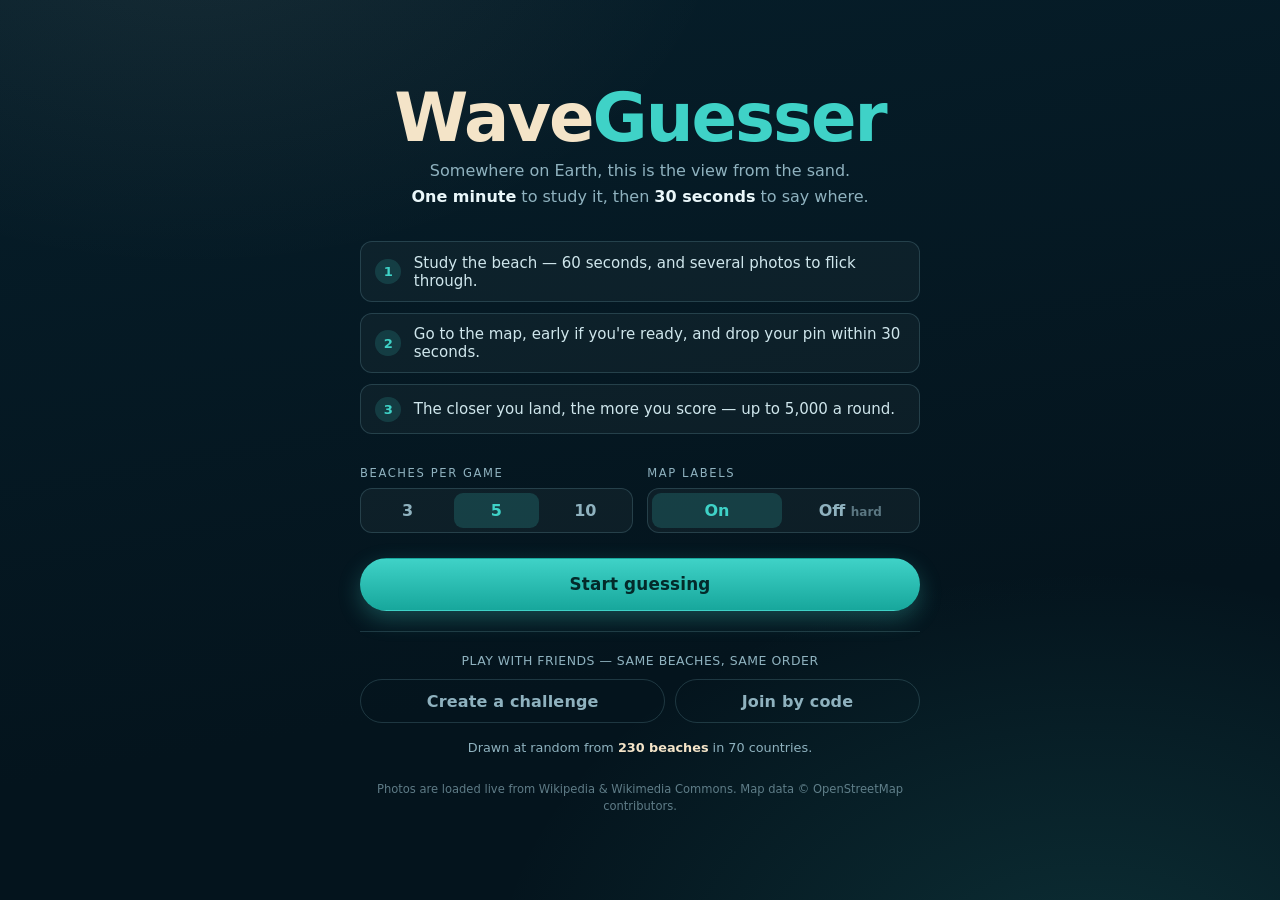
==== commit 66653391: "Add GeoGuessr-style challenge mode (shared-seed multiplayer) Players can now compete on the identica" ====
--- a/wave-guesser.html
+++ b/wave-guesser.html
@@ -703,6 +703,9 @@
 
 * { box-sizing: border-box; }
 
+/* The hidden attribute must win over any display rule below (flex rows etc.). */
+[hidden] { display: none !important; }
+
 html, body {
   height: 100%;
   margin: 0;
@@ -889,6 +892,78 @@
 .pool-note b { color: var(--sand); }
 
 .best { margin: 1rem 0 0; color: var(--sand); font-size: 0.9rem; }
+
+/* ---- challenges (shared-seed multiplayer) ---- */
+.invite {
+  margin: 0 0 1.3rem;
+  padding: 0.7rem 0.9rem;
+  border: 1px solid var(--surf);
+  border-radius: var(--radius);
+  background: rgba(63, 210, 199, 0.1);
+  color: var(--foam);
+  font-size: 0.86rem;
+  line-height: 1.5;
+}
+.invite b { color: var(--surf); }
+
+.friends {
+  margin: 1.3rem 0 0;
+  padding-top: 1.3rem;
+  border-top: 1px solid var(--line);
+}
+.friends__lead {
+  margin: 0 0 0.7rem;
+  font-size: 0.78rem;
+  letter-spacing: 0.04em;
+  text-transform: uppercase;
+  color: var(--muted);
+}
+.friends__actions {
+  display: flex;
+  gap: 0.6rem;
+  flex-wrap: wrap;
+}
+.friends__actions .btn { flex: 1 1 auto; }
+.friends__join {
+  display: flex;
+  gap: 0.6rem;
+  margin-top: 0.7rem;
+}
+.friends__join input {
+  flex: 1 1 auto;
+  min-width: 0;
+  padding: 0.7rem 1rem;
+  border: 1px solid var(--line);
+  border-radius: 999px;
+  background: rgba(4, 20, 29, 0.6);
+  color: var(--foam);
+  font: inherit;
+}
+.friends__join input:focus {
+  outline: none;
+  border-color: var(--surf);
+}
+.friends__join input::placeholder { color: var(--muted); }
+.friends__share { margin-top: 0.9rem; }
+.friends__code {
+  margin: 0 0 0.7rem;
+  color: var(--foam);
+  font-size: 0.9rem;
+}
+.friends__code b {
+  color: var(--sand);
+  letter-spacing: 0.08em;
+  font-variant-numeric: tabular-nums;
+}
+.friends__note { margin: 0.7rem 0 0; font-size: 0.76rem; line-height: 1.5; }
+
+.final-share {
+  margin: 0.4rem 0 1.2rem;
+  padding-top: 1.1rem;
+  border-top: 1px solid var(--line);
+}
+.final-share .friends__actions { margin-top: 0.2rem; }
+
 .credit-note {
   margin: 1.6rem 0 0;
   font-size: 0.72rem;
@@ -1423,6 +1498,8 @@
     <h1 class="logo">Wave<span>Guesser</span></h1>
     <p class="tagline">Somewhere on Earth, this is the view from the sand.<br><strong>One minute</strong> to study it, then <strong>30 seconds</strong> to say where.</p>
 
+    <p class="invite" id="invite" hidden></p>
+
     <ol class="how">
       <li><span>1</span> Study the beach — 60 seconds, and several photos to flick through.</li>
       <li><span>2</span> Go to the map, early if you're ready, and drop your pin within 30 seconds.</li>
@@ -1449,6 +1526,27 @@
     </div>
 
     <button class="btn btn--primary btn--big" id="btn-play">Start guessing</button>
+
+    <div class="friends">
+      <p class="friends__lead">Play with friends — same beaches, same order</p>
+      <div class="friends__actions">
+        <button type="button" class="btn btn--ghost" id="btn-create-challenge">Create a challenge</button>
+        <button type="button" class="btn btn--ghost" id="btn-join-toggle">Join by code</button>
+      </div>
+      <form class="friends__join" id="join-row" hidden>
+        <input id="join-code" type="text" autocomplete="off" autocapitalize="characters" spellcheck="false" placeholder="Paste challenge link or code" aria-label="Challenge link or code">
+        <button type="submit" class="btn btn--primary" id="btn-join">Join</button>
+      </form>
+      <div class="friends__share" id="share-box" hidden>
+        <p class="friends__code">Challenge code <b id="share-code">—</b></p>
+        <div class="friends__actions">
+          <button type="button" class="btn btn--ghost" id="btn-copy-link">Copy link</button>
+          <button type="button" class="btn btn--ghost" id="btn-copy-code">Copy code</button>
+        </div>
+        <p class="muted friends__note">Send this to friends. Everyone plays the same beaches, then compares scores at the end.</p>
+      </div>
+    </div>
+
     <p class="best" id="best-line" hidden></p>
     <p class="pool-note" id="pool-note"></p>
     <p class="credit-note">Photos are loaded live from Wikipedia &amp; Wikimedia Commons. Map data © OpenStreetMap contributors.</p>
@@ -1536,6 +1634,13 @@
     <h2 class="final-score"><b id="final-points">0</b><span id="final-max">/ 25,000</span></h2>
     <p class="final-rank" id="final-rank"></p>
     <ul class="breakdown" id="breakdown"></ul>
+    <div class="final-share" id="final-share" hidden>
+      <p class="friends__code">Challenge <b id="final-code">—</b> · compare with your friends</p>
+      <div class="friends__actions">
+        <button type="button" class="btn btn--ghost" id="btn-copy-result">Copy my result</button>
+        <button type="button" class="btn btn--ghost" id="btn-copy-challenge">Copy challenge link</button>
+      </div>
+    </div>
     <div class="final-actions">
       <button class="btn btn--primary btn--big" id="btn-again">Play again</button>
       <button class="btn btn--ghost" id="btn-home">Change settings</button>
@@ -2371,7 +2476,16 @@
     finalRank: $("final-rank"), breakdown: $("breakdown"),
     again: $("btn-again"), home: $("btn-home"), best: $("best-line"),
     poolNote: $("pool-note"),
-    toast: $("toast")
+    toast: $("toast"),
+    // Challenge (shared-seed multiplayer) controls.
+    invite: $("invite"),
+    createChallenge: $("btn-create-challenge"),
+    joinToggle: $("btn-join-toggle"),
+    joinRow: $("join-row"), joinCode: $("join-code"), joinBtn: $("btn-join"),
+    shareBox: $("share-box"), shareCode: $("share-code"),
+    copyLink: $("btn-copy-link"), copyCode: $("btn-copy-code"),
+    finalShare: $("final-share"), finalCode: $("final-code"),
+    copyResult: $("btn-copy-result"), copyChallenge: $("btn-copy-challenge")
   };
 
   /* ---------------------------------------------------------------- */
@@ -2379,6 +2493,10 @@
   /* ---------------------------------------------------------------- */
 
   const settings = { rounds: 5, labels: "on" };
+
+  // When a challenge is active every player draws the same beaches in the same
+  // order from a shared seed. null means an ordinary random game.
+  let challenge = null; // { code, seed, rounds, labels }
 
   let game = null;      // { beaches, results, index, total }
   let round = null;     // { beach, photos, photoIndex, guess, deadline }
@@ -2438,18 +2556,84 @@
     return { lat: latlng.lat, lng: lng };
   }
 
-  function shuffled(list) {
+  /* ---------------------------------------------------------------- */
+  /* challenges — same beaches for everyone from a shared seed          */
+  /* ---------------------------------------------------------------- */
+
+  // Map the round-count setting to a single character so it fits in the code.
+  const ROUNDS_CODE = { 3: "3", 5: "5", 10: "X" };
+  const CODE_ROUNDS = { "3": 3, "5": 5, "X": 10 };
+
+  /** A tiny seeded PRNG (mulberry32). Same seed → same sequence everywhere. */
+  function mulberry32(seed) {
+    let a = seed >>> 0;
+    return function () {
+      a |= 0; a = (a + 0x6d2b79f5) | 0;
+      let t = Math.imul(a ^ (a >>> 15), 1 | a);
+      t = (t + Math.imul(t ^ (t >>> 7), 61 | t)) ^ t;
+      return ((t ^ (t >>> 14)) >>> 0) / 4294967296;
+    };
+  }
+
+  /** The RNG a game draws from: seeded inside a challenge, random otherwise. */
+  function gameRng() {
+    return challenge ? mulberry32(challenge.seed) : Math.random;
+  }
+
+  /** Builds the shareable code that carries the seed, round count and labels. */
+  function encodeChallenge(c) {
+    const seed = (c.seed >>> 0).toString(36).toUpperCase();
+    return ROUNDS_CODE[c.rounds] + (c.labels === "off" ? "N" : "L") + "-" + seed;
+  }
+
+  /**
+   * Reads a challenge back out of a pasted code or a full challenge link.
+   * Lenient about case, spaces and the hyphen; returns null if it can't.
+   */
+  function parseChallenge(text) {
+    if (!text) return null;
+    let raw = String(text).trim();
+    const m = raw.match(/[?&]g=([^&\s]+)/i); // a pasted link
+    if (m) raw = decodeURIComponent(m[1]);
+    raw = raw.replace(/[\s-]/g, "").toUpperCase();
+    if (raw.length < 3) return null;
+    const rounds = CODE_ROUNDS[raw[0]];
+    const labels = raw[1] === "N" ? "off" : raw[1] === "L" ? "on" : null;
+    const seed = parseInt(raw.slice(2), 36);
+    if (!rounds || !labels || !Number.isFinite(seed)) return null;
+    const c = { seed: seed >>> 0, rounds: rounds, labels: labels };
+    c.code = encodeChallenge(c);
+    return c;
+  }
+
+  /** The full link that opens straight into a challenge. */
+  function challengeLink(c) {
+    // Opened from a file:// build there is no shareable origin; fall back to the
+    // hosted site so the copied link still works for whoever receives it.
+    const base = location.protocol === "file:"
+      ? "https://ifountain1002-bit.github.io/wave-guesser/"
+      : location.origin + location.pathname;
+    return base + "?g=" + c.code;
+  }
+
+  /** replaceState throws on a file:// page; the address bar just won't update. */
+  function setUrl(url) {
+    try { history.replaceState(null, "", url); } catch (err) { /* file:// */ }
+  }
+
+  function shuffled(list, rng) {
+    const rand = rng || Math.random;
     const copy = list.slice();
     for (let i = copy.length - 1; i > 0; i--) {
-      const j = Math.floor(Math.random() * (i + 1));
+      const j = Math.floor(rand() * (i + 1));
       [copy[i], copy[j]] = [copy[j], copy[i]];
     }
     return copy;
   }
 
   /** Picks the round line-up, avoiding two beaches that sit on top of each other. */
-  function pickBeaches(count) {
-    const pool = shuffled(BEACHES);
+  function pickBeaches(count, rng) {
+    const pool = shuffled(BEACHES, rng);
     const chosen = [];
     for (const candidate of pool) {
       if (chosen.length >= count) break;
@@ -2634,7 +2818,10 @@
     el.loadStatus.textContent = "Contacting Wikimedia…";
 
     const wanted = settings.rounds;
-    const queue = pickBeaches(Math.min(BEACHES.length, wanted + 6)); // spares for failures
+    // Inside a challenge the seeded RNG makes this line-up identical for every
+    // player; the spares (drawn in the same deterministic order) only stand in
+    // when a photo fails to load.
+    const queue = pickBeaches(Math.min(BEACHES.length, wanted + 6), gameRng());
     const ready = await loadRounds(queue, wanted);
 
     if (loadAbandoned) return;
@@ -2884,7 +3071,20 @@
       el.breakdown.appendChild(li);
     });
 
+    if (el.finalShare) {
+      el.finalShare.hidden = !challenge;
+      if (challenge) el.finalCode.textContent = challenge.code;
+    }
+
     saveBest(game.total, max);
+  }
+
+  /** A one-line result to paste into a chat, plus the link to try to beat it. */
+  function resultText() {
+    const max = game.rounds.length * MAX_POINTS;
+    return "🌊 Wave Guesser challenge " + challenge.code + " — " +
+      nf(game.total) + " / " + nf(max) + " (" + rankFor(game.total / max) +
+      "). Same beaches, beat me: " + challengeLink(challenge);
   }
 
   function saveBest(total, max) {
@@ -2908,6 +3108,61 @@
   }
 
   /* ---------------------------------------------------------------- */
+  /* challenge UI                                                       */
+  /* ---------------------------------------------------------------- */
+
+  /** Moves the "is-on" state of the segmented controls to match `settings`. */
+  function reflectSettings() {
+    document.querySelectorAll(".segmented .seg").forEach((b) => {
+      const on = (b.dataset.rounds && Number(b.dataset.rounds) === settings.rounds) ||
+        (b.dataset.labels && b.dataset.labels === settings.labels);
+      b.classList.toggle("is-on", !!on);
+      b.setAttribute("aria-checked", on ? "true" : "false");
+    });
+  }
+
+  function updatePlayButton() {
+    el.play.textContent = challenge ? "Start challenge" : "Start guessing";
+  }
+
+  /** Enters a challenge: locks settings to it and reflects it on the start screen. */
+  function enterChallenge(c) {
+    challenge = c;
+    settings.rounds = c.rounds;
+    settings.labels = c.labels;
+    reflectSettings();
+    refreshTiles();
+    if (el.shareBox) {
+      el.shareCode.textContent = c.code;
+      el.shareBox.hidden = false;
+    }
+    if (el.joinRow) el.joinRow.hidden = true;
+    updatePlayButton();
+  }
+
+  /** Leaves challenge mode — the player is back to an ordinary random game. */
+  function clearChallenge() {
+    if (!challenge) return;
+    challenge = null;
+    if (el.shareBox) el.shareBox.hidden = true;
+    if (el.invite) el.invite.hidden = true;
+    updatePlayButton();
+    // Drop ?g= so a reload doesn't drag the player back into the challenge.
+    if (location.search) {
+      setUrl(location.origin + location.pathname);
+    }
+  }
+
+  function copyText(text, okMsg) {
+    const done = () => toast(okMsg || "Copied to clipboard.", 2600);
+    if (navigator.clipboard && navigator.clipboard.writeText) {
+      navigator.clipboard.writeText(text).then(done, () => prompt("Copy this:", text));
+    } else {
+      prompt("Copy this:", text);
+    }
+  }
+
+  /* ---------------------------------------------------------------- */
   /* wiring                                                            */
   /* ---------------------------------------------------------------- */
 
@@ -2915,6 +3170,8 @@
     group.addEventListener("click", (e) => {
       const btn = e.target.closest(".seg");
       if (!btn) return;
+      // Hand-tuning the settings means you're building your own game now.
+      clearChallenge();
       group.querySelectorAll(".seg").forEach((b) => {
         b.classList.remove("is-on");
         b.setAttribute("aria-checked", "false");
@@ -2926,9 +3183,43 @@
     });
   });
 
+  if (el.createChallenge) {
+    el.createChallenge.addEventListener("click", () => {
+      const seed = (Math.random() * 0x100000000) >>> 0;
+      const c = { seed: seed, rounds: settings.rounds, labels: settings.labels };
+      c.code = encodeChallenge(c);
+      enterChallenge(c);
+      setUrl(challengeLink(c));
+      toast("Challenge ready — share the link, then start when you like.", 4200);
+    });
+  }
+
+  if (el.joinToggle) {
+    el.joinToggle.addEventListener("click", () => {
+      el.joinRow.hidden = !el.joinRow.hidden;
+      if (!el.joinRow.hidden) el.joinCode.focus();
+    });
+  }
+
+  if (el.joinRow) {
+    el.joinRow.addEventListener("submit", (e) => {
+      e.preventDefault();
+      const c = parseChallenge(el.joinCode.value);
+      if (!c) { toast("That doesn't look like a challenge code. Paste the link or code you were sent.", 5000); return; }
+      enterChallenge(c);
+      setUrl(challengeLink(c));
+      startGame();
+    });
+  }
+
+  if (el.copyLink) el.copyLink.addEventListener("click", () => challenge && copyText(challengeLink(challenge), "Challenge link copied."));
+  if (el.copyCode) el.copyCode.addEventListener("click", () => challenge && copyText(challenge.code, "Challenge code copied."));
+
   el.play.addEventListener("click", startGame);
   el.again.addEventListener("click", startGame);
   el.home.addEventListener("click", () => show("start"));
+  if (el.copyResult) el.copyResult.addEventListener("click", () => challenge && copyText(resultText(), "Result copied — paste it to your friends."));
+  if (el.copyChallenge) el.copyChallenge.addEventListener("click", () => challenge && copyText(challengeLink(challenge), "Challenge link copied."));
   el.nextBtn.addEventListener("click", advance);
   el.guessBtn.addEventListener("click", () => submitGuess(false));
   el.toMap.addEventListener("click", () => setPhase("guess"));
@@ -2974,6 +3265,19 @@
     " countries.";
 
   renderBest();
+
+  // Opened from a shared challenge link? Load it and invite the player in.
+  (function bootChallenge() {
+    const params = new URLSearchParams(location.search);
+    const c = parseChallenge(params.get("g"));
+    if (!c) return;
+    enterChallenge(c);
+    if (el.invite) {
+      el.invite.innerHTML = "You've been invited to a challenge — the same " +
+        c.rounds + " beaches everyone else is guessing. Press <b>Start challenge</b>.";
+      el.invite.hidden = false;
+    }
+  })();
 })();
 
 </script>
